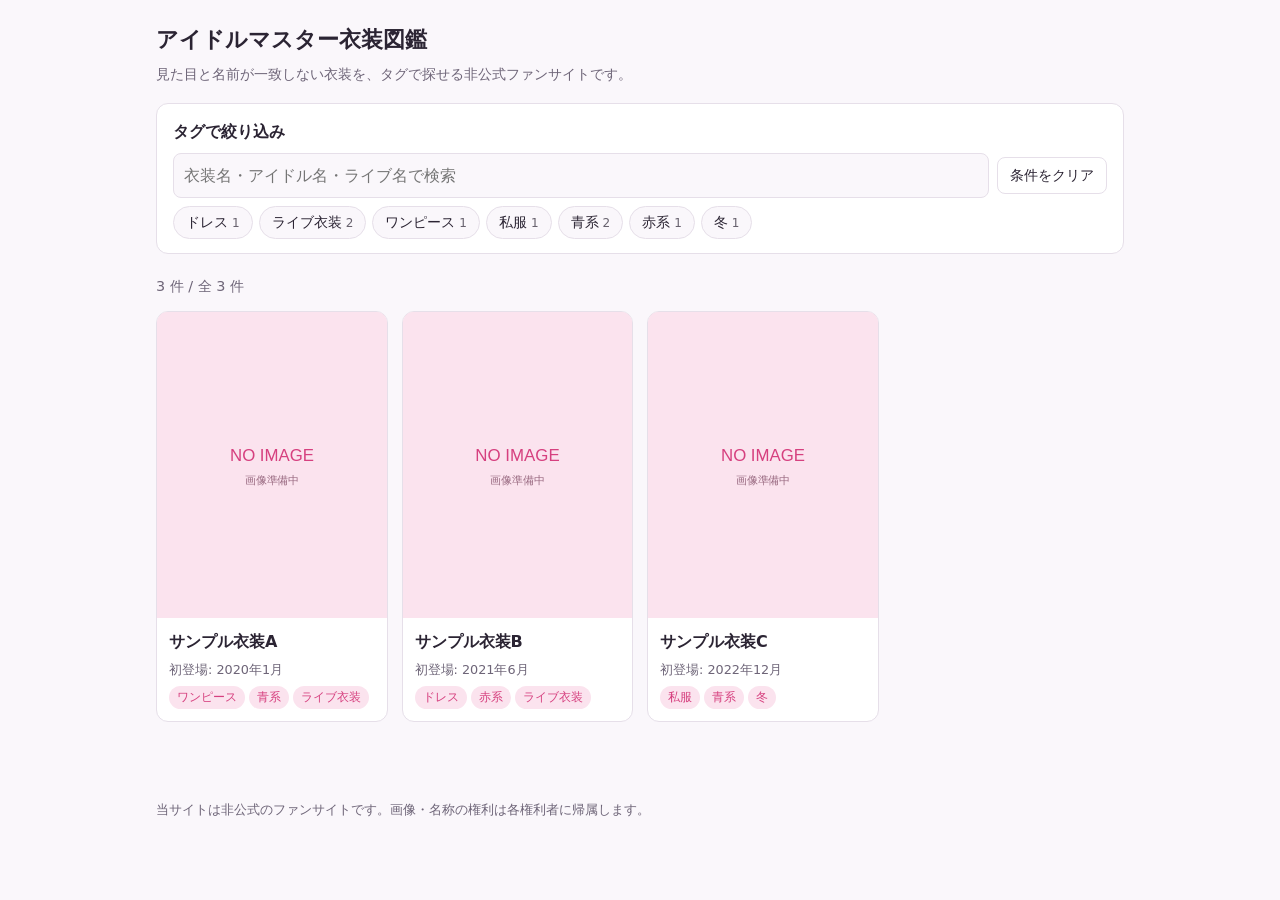
==== index.html @ 552bf9fc "ひな形の追加" ====
<!doctype html>
<html lang="ja">
<head>
  <meta charset="utf-8">
  <meta name="viewport" content="width=device-width, initial-scale=1">
  <title>アイドルマスター衣装図鑑</title>
  <link rel="stylesheet" href="css/style.css">
</head>
<body>
  <header class="site">
    <h1><a href="index.html">アイドルマスター衣装図鑑</a></h1>
    <p>見た目と名前が一致しない衣装を、タグで探せる非公式ファンサイトです。</p>
  </header>

  <main id="app">
    <section class="filter" aria-label="絞り込み">
      <h2>タグで絞り込み</h2>
      <div class="row">
        <input id="search" type="search" placeholder="衣装名・アイドル名・ライブ名で検索">
        <button id="clear" class="btn" type="button">条件をクリア</button>
      </div>
      <div id="chips" class="chips"></div>
    </section>

    <p id="count" class="count"></p>
    <div id="grid" class="grid"></div>
  </main>

  <footer>
    <p>当サイトは非公式のファンサイトです。画像・名称の権利は各権利者に帰属します。</p>
  </footer>

  <script src="js/common.js"></script>
  <script src="js/index.js"></script>
</body>
</html>
---- css/style.css ----
/* アイドルマスター衣装紹介サイト 共通スタイル */
:root {
  --bg: #faf7fb;
  --fg: #2b2433;
  --muted: #6e6578;
  --card: #ffffff;
  --accent: #d6407f;
  --accent-soft: #fbe3ee;
  --border: #e6dfe9;
}
@media (prefers-color-scheme: dark) {
  :root {
    --bg: #19151e;
    --fg: #f0eaf3;
    --muted: #a89fb2;
    --card: #241f2b;
    --accent: #ff6fa5;
    --accent-soft: #3a2332;
    --border: #3a3344;
  }
}
* { box-sizing: border-box; }
body {
  margin: 0;
  background: var(--bg);
  color: var(--fg);
  font-family: "Hiragino Sans", "Yu Gothic", "Noto Sans JP", system-ui, sans-serif;
  line-height: 1.7;
}
a { color: var(--accent); }
header.site {
  padding: 20px 16px 8px;
  max-width: 1000px;
  margin: 0 auto;
}
header.site h1 { margin: 0; font-size: 1.4rem; }
header.site h1 a { color: inherit; text-decoration: none; }
header.site p { margin: 4px 0 0; color: var(--muted); font-size: .9rem; }
main { max-width: 1000px; margin: 0 auto; padding: 8px 16px 48px; }
footer { max-width: 1000px; margin: 0 auto; padding: 16px; color: var(--muted); font-size: .8rem; }

/* タグ絞り込み */
.filter {
  background: var(--card);
  border: 1px solid var(--border);
  border-radius: 12px;
  padding: 14px 16px;
  margin-bottom: 20px;
}
.filter h2 { margin: 0 0 8px; font-size: 1rem; }
.filter .row { display: flex; gap: 8px; flex-wrap: wrap; align-items: center; margin-bottom: 8px; }
.filter input[type="search"] {
  flex: 1; min-width: 180px; padding: 8px 10px;
  border: 1px solid var(--border); border-radius: 8px;
  background: var(--bg); color: var(--fg); font: inherit;
}
.chips { display: flex; flex-wrap: wrap; gap: 6px; }
.chip {
  border: 1px solid var(--border); background: var(--bg); color: var(--fg);
  border-radius: 999px; padding: 4px 12px; font: inherit; font-size: .85rem; cursor: pointer;
}
.chip[aria-pressed="true"] { background: var(--accent); border-color: var(--accent); color: #fff; }
.chip .n { opacity: .7; margin-left: 4px; font-size: .75rem; }
.btn {
  border: 1px solid var(--border); background: var(--card); color: var(--fg);
  border-radius: 8px; padding: 6px 12px; font: inherit; font-size: .85rem; cursor: pointer;
}
.count { color: var(--muted); font-size: .9rem; margin: 0 0 12px; }

/* 一覧 */
.grid { display: grid; grid-template-columns: repeat(auto-fill, minmax(200px, 1fr)); gap: 14px; }
.card {
  display: block; text-decoration: none; color: inherit;
  background: var(--card); border: 1px solid var(--border); border-radius: 12px; overflow: hidden;
  transition: transform .15s, box-shadow .15s;
}
.card:hover { transform: translateY(-2px); box-shadow: 0 6px 16px rgba(0,0,0,.12); }
.card img { width: 100%; aspect-ratio: 3 / 4; object-fit: cover; display: block; background: var(--accent-soft); }
.card .body { padding: 10px 12px 12px; }
.card .name { font-weight: 700; margin: 0 0 4px; }
.card .meta { font-size: .8rem; color: var(--muted); margin: 0 0 6px; }
.tags { display: flex; flex-wrap: wrap; gap: 4px; }
.tag {
  font-size: .75rem; background: var(--accent-soft); color: var(--accent);
  border-radius: 999px; padding: 1px 8px; text-decoration: none;
}
.empty { padding: 32px; text-align: center; color: var(--muted); }

/* 衣装紹介ページ */
.back { display: inline-block; margin: 8px 0 12px; }
.costume h2.title { font-size: 1.6rem; margin: 0 0 16px; }
.costume .illust {
  text-align: center; background: var(--card); border: 1px solid var(--border);
  border-radius: 12px; padding: 16px; margin-bottom: 24px;
}
.costume .illust img { max-width: 100%; max-height: 70vh; }
.costume section { margin-bottom: 28px; }
.costume section h3 { border-left: 4px solid var(--accent); padding-left: 10px; font-size: 1.1rem; }
table.data { width: 100%; border-collapse: collapse; background: var(--card); border: 1px solid var(--border); }
table.data th, table.data td { text-align: left; padding: 10px 12px; border-bottom: 1px solid var(--border); vertical-align: top; }
table.data th { width: 9em; color: var(--muted); font-weight: 600; white-space: nowrap; }
ul.plain { margin: 0; padding-left: 1.2em; }
.tweets { display: flex; flex-wrap: wrap; gap: 16px; }
.muted { color: var(--muted); }

/* ===== アニメーション ===== */
@keyframes fade-down { from { opacity: 0; transform: translateY(-10px); } to { opacity: 1; transform: none; } }
@keyframes rise      { from { opacity: 0; transform: translateY(16px); }  to { opacity: 1; transform: none; } }
@keyframes pop-in    { 0% { opacity: 0; transform: translateY(14px) scale(.92); }
                       70% { opacity: 1; transform: translateY(-2px) scale(1.02); }
                       100% { opacity: 1; transform: none; } }
@keyframes chip-pop  { 0% { transform: scale(1); } 40% { transform: scale(1.18); } 100% { transform: scale(1); } }
@keyframes bump      { 0% { transform: scale(1); } 40% { transform: scale(1.12); color: var(--accent); } 100% { transform: scale(1); } }
@keyframes tag-pop   { from { opacity: 0; transform: scale(.7); } to { opacity: 1; transform: none; } }

/* ヘッダーとフィルターは上から */
header.site { animation: fade-down .45s ease-out both; }
.filter { animation: rise .45s .08s ease-out both; }

/* 一覧カード: 順番にポップイン(--i は js/index.js が付与) */
.card {
  animation: pop-in .5s calc(var(--i, 0) * 45ms) cubic-bezier(.2, .8, .3, 1) both;
}
.card:hover { transform: translateY(-4px) rotate(-.4deg); box-shadow: 0 10px 22px rgba(0,0,0,.16); }
.card:active { transform: scale(.97); transition-duration: .08s; }
.card img { transition: transform .35s ease; }
.card:hover img { transform: scale(1.05); }
.card { overflow: hidden; }

/* タグボタン */
.chip { transition: transform .15s, background .2s, color .2s, border-color .2s; }
.chip:hover { transform: translateY(-2px); border-color: var(--accent); }
.chip:active { transform: scale(.94); }
.chip.pop { animation: chip-pop .3s ease-out; }
.btn { transition: transform .15s, border-color .2s; }
.btn:hover { transform: translateY(-1px); border-color: var(--accent); }
.btn:active { transform: scale(.95); }

/* 件数が変わったときに軽く跳ねる */
.count.bump { animation: bump .3s ease-out; display: inline-block; }

/* 衣装紹介ページ: 上から順にふわっと表示 */
.costume > * { animation: rise .55s ease-out both; }
.costume > :nth-child(1) { animation-delay: .05s; }
.costume > :nth-child(2) { animation-delay: .15s; }
.costume > :nth-child(3) { animation-delay: .27s; }
.costume > :nth-child(4) { animation-delay: .39s; }
.costume .illust img { animation: pop-in .6s .2s cubic-bezier(.2, .8, .3, 1) both; }
.costume .tags .tag { animation: tag-pop .3s ease-out both; }
.costume .tags .tag:nth-child(1) { animation-delay: .45s; }
.costume .tags .tag:nth-child(2) { animation-delay: .52s; }
.costume .tags .tag:nth-child(3) { animation-delay: .59s; }
.costume .tags .tag:nth-child(n+4) { animation-delay: .66s; }
a.tag { transition: transform .15s, background .2s, color .2s; }
a.tag:hover { transform: translateY(-2px); background: var(--accent); color: #fff; }

/* 戻るリンクの矢印が左に動く */
.back { transition: transform .2s; }
.back:hover { transform: translateX(-4px); }

/* 動きを減らす設定のときはアニメーションを止める */
@media (prefers-reduced-motion: reduce) {
  *, *::before, *::after {
    animation: none !important;
    transition: none !important;
  }
}
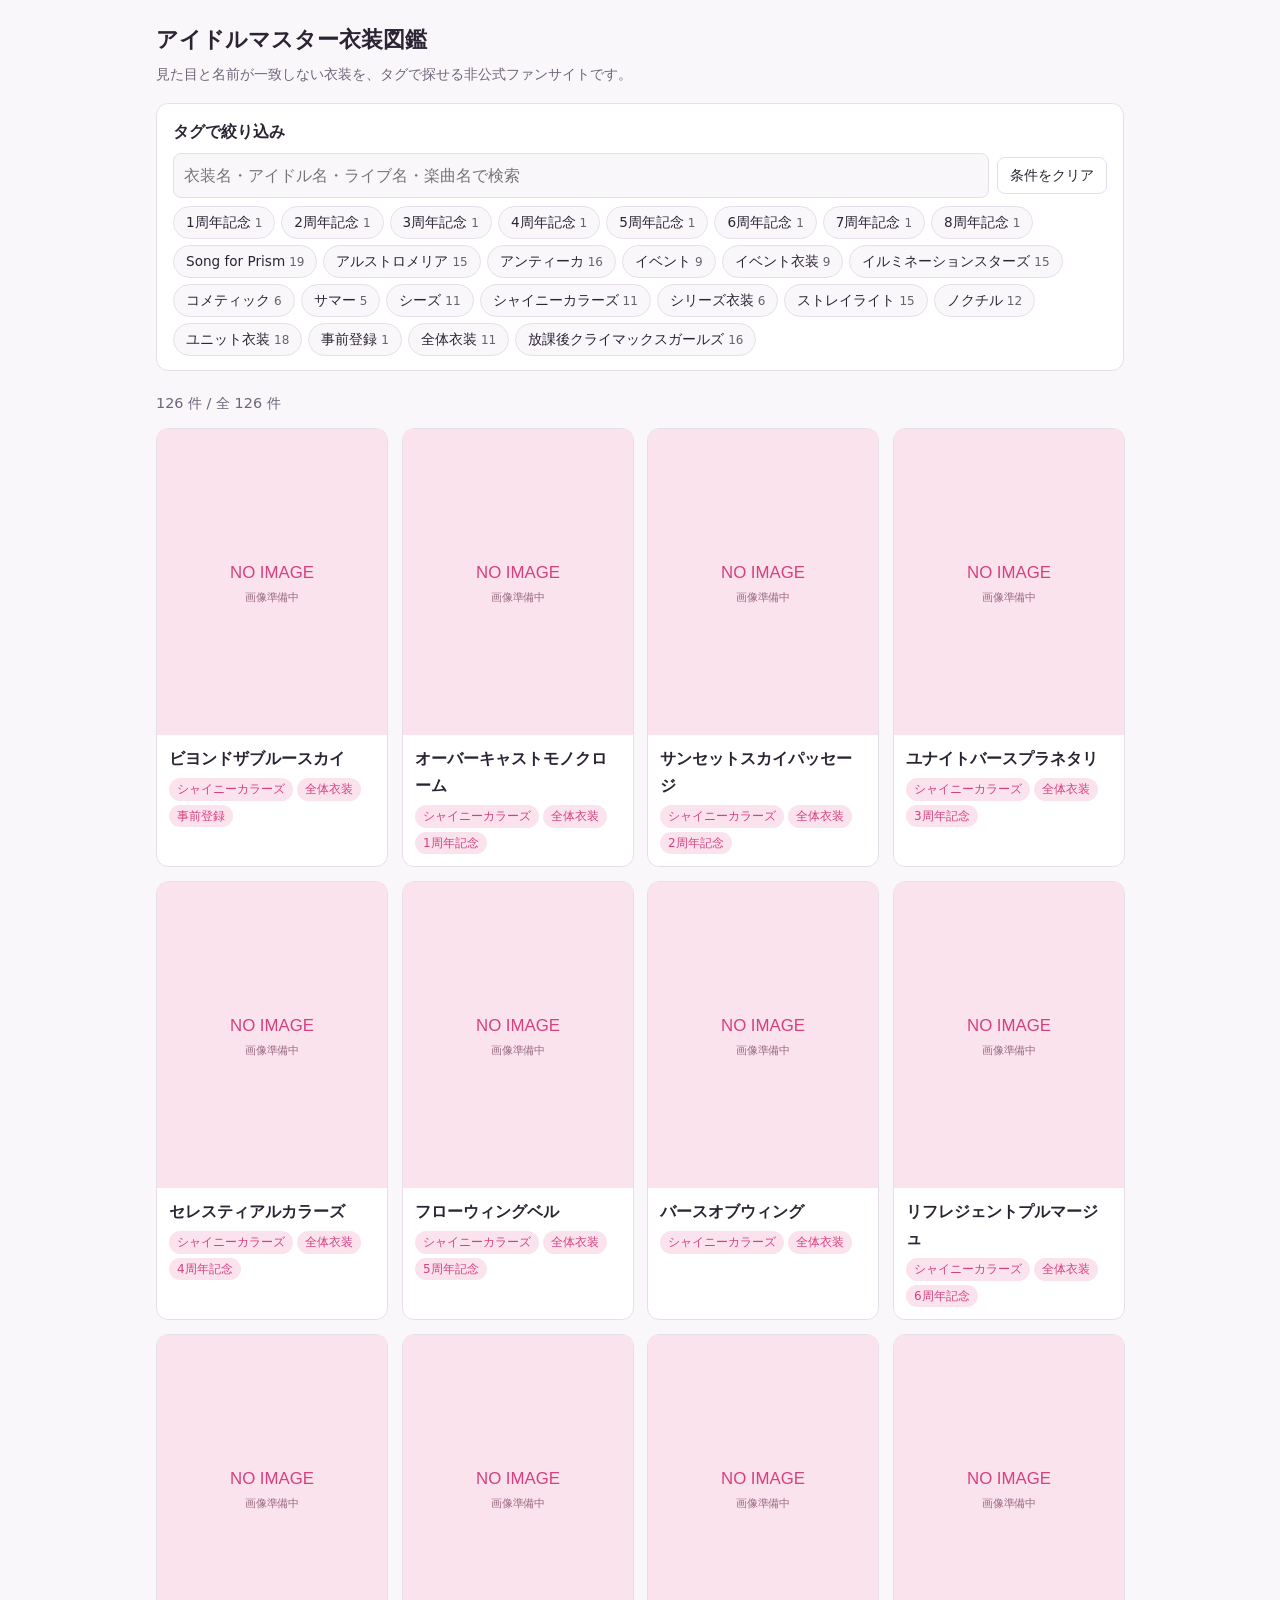
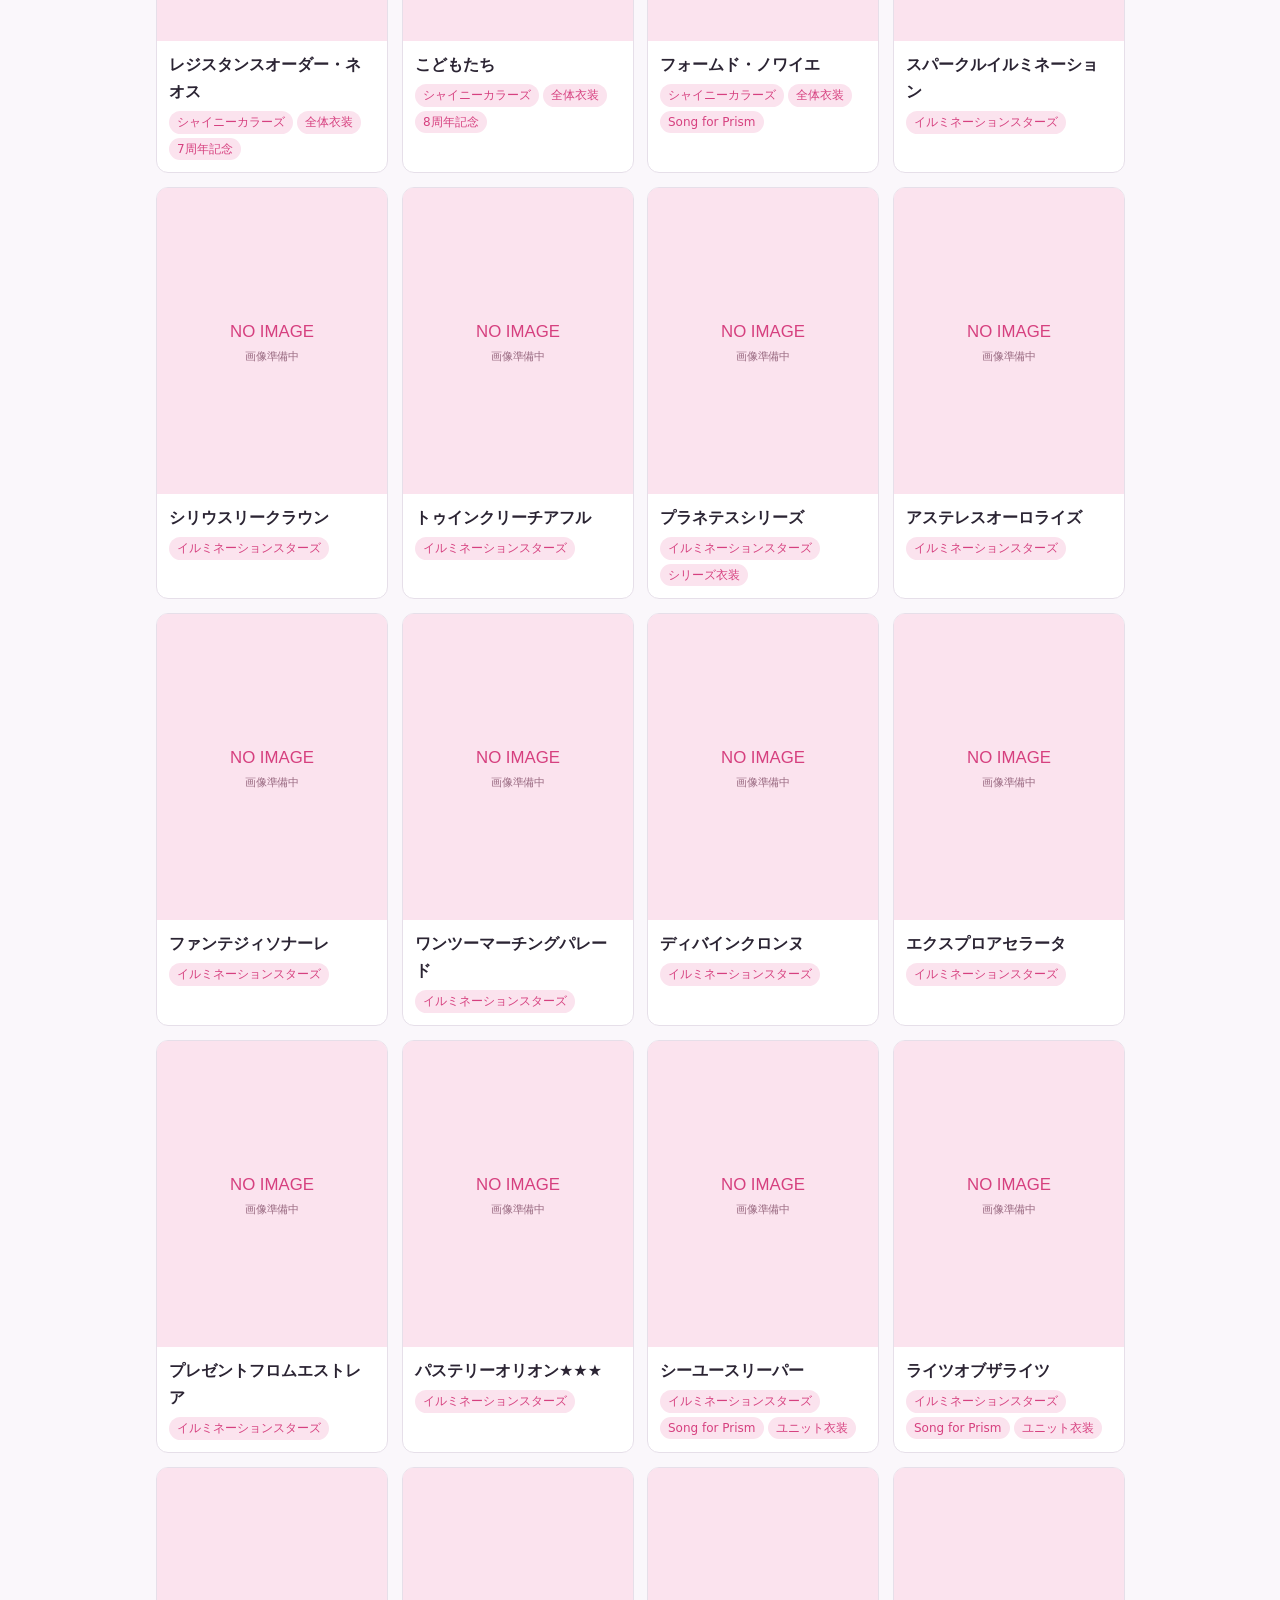
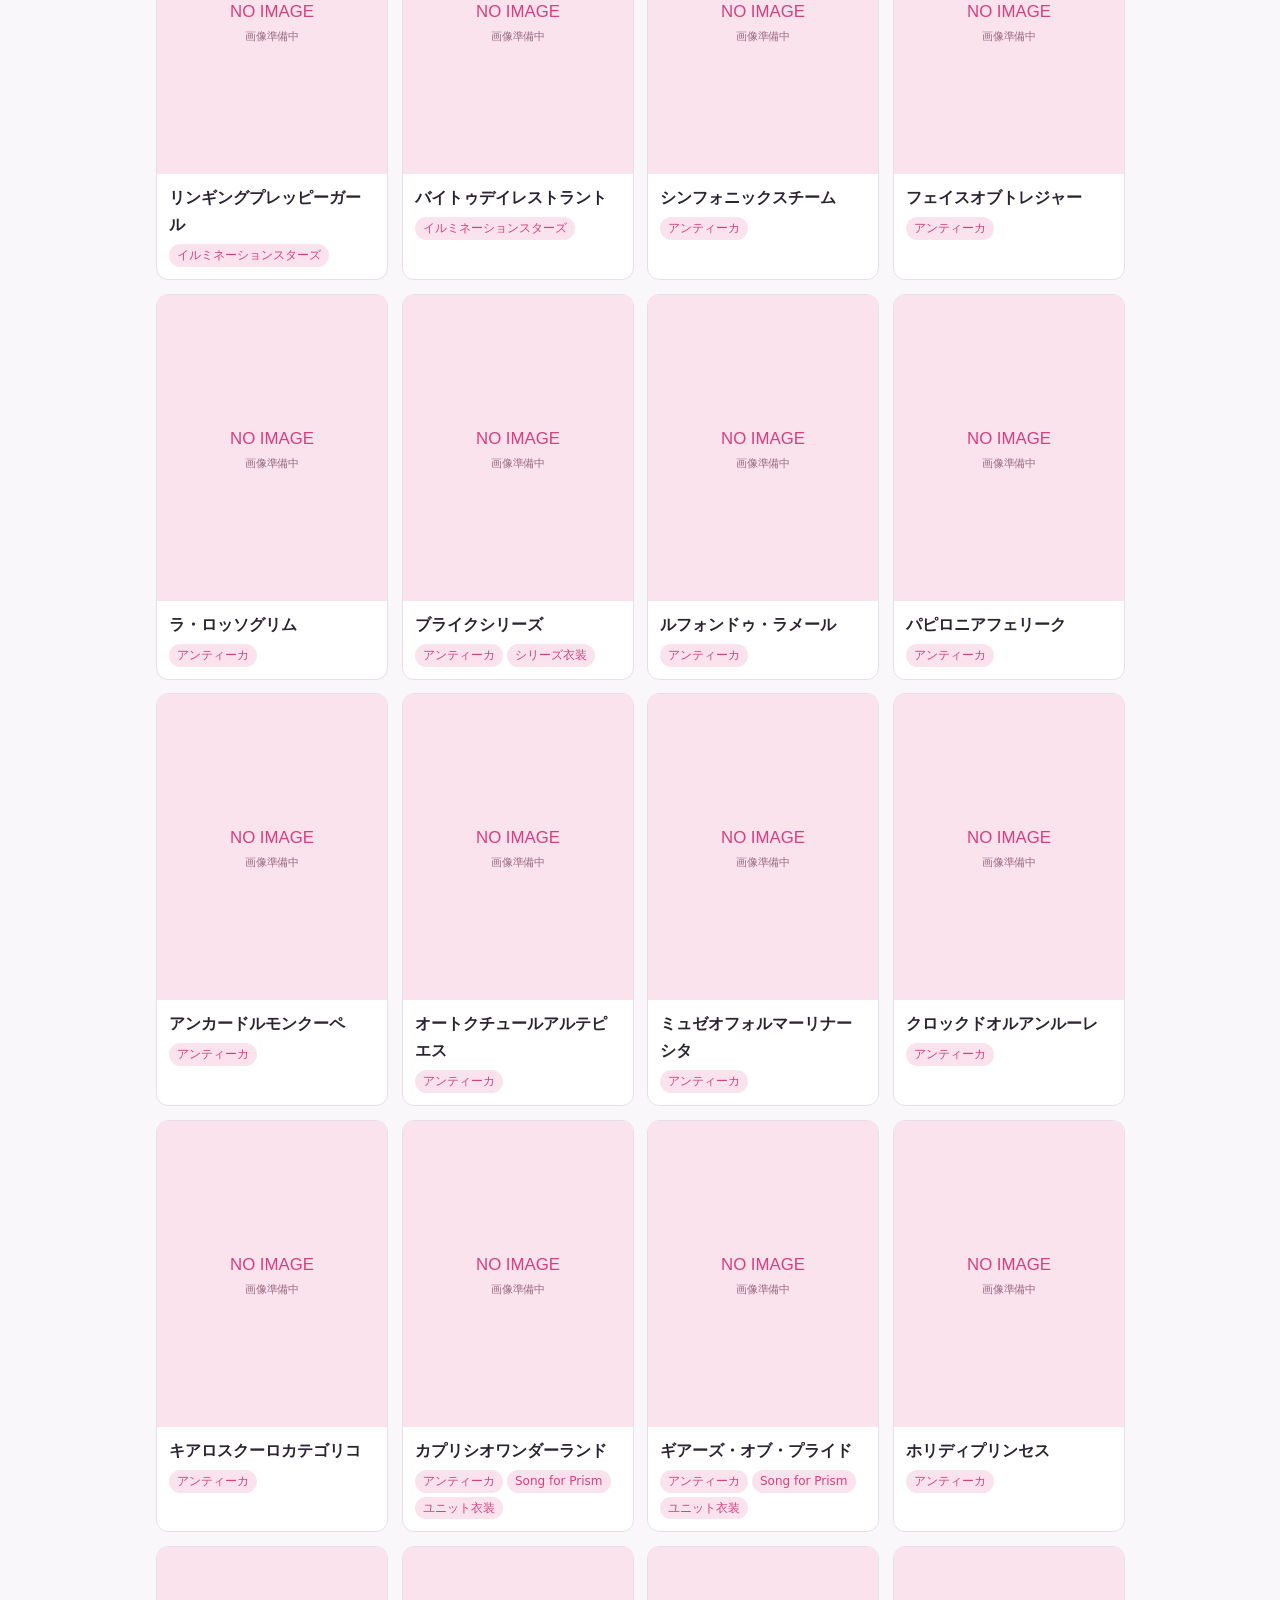
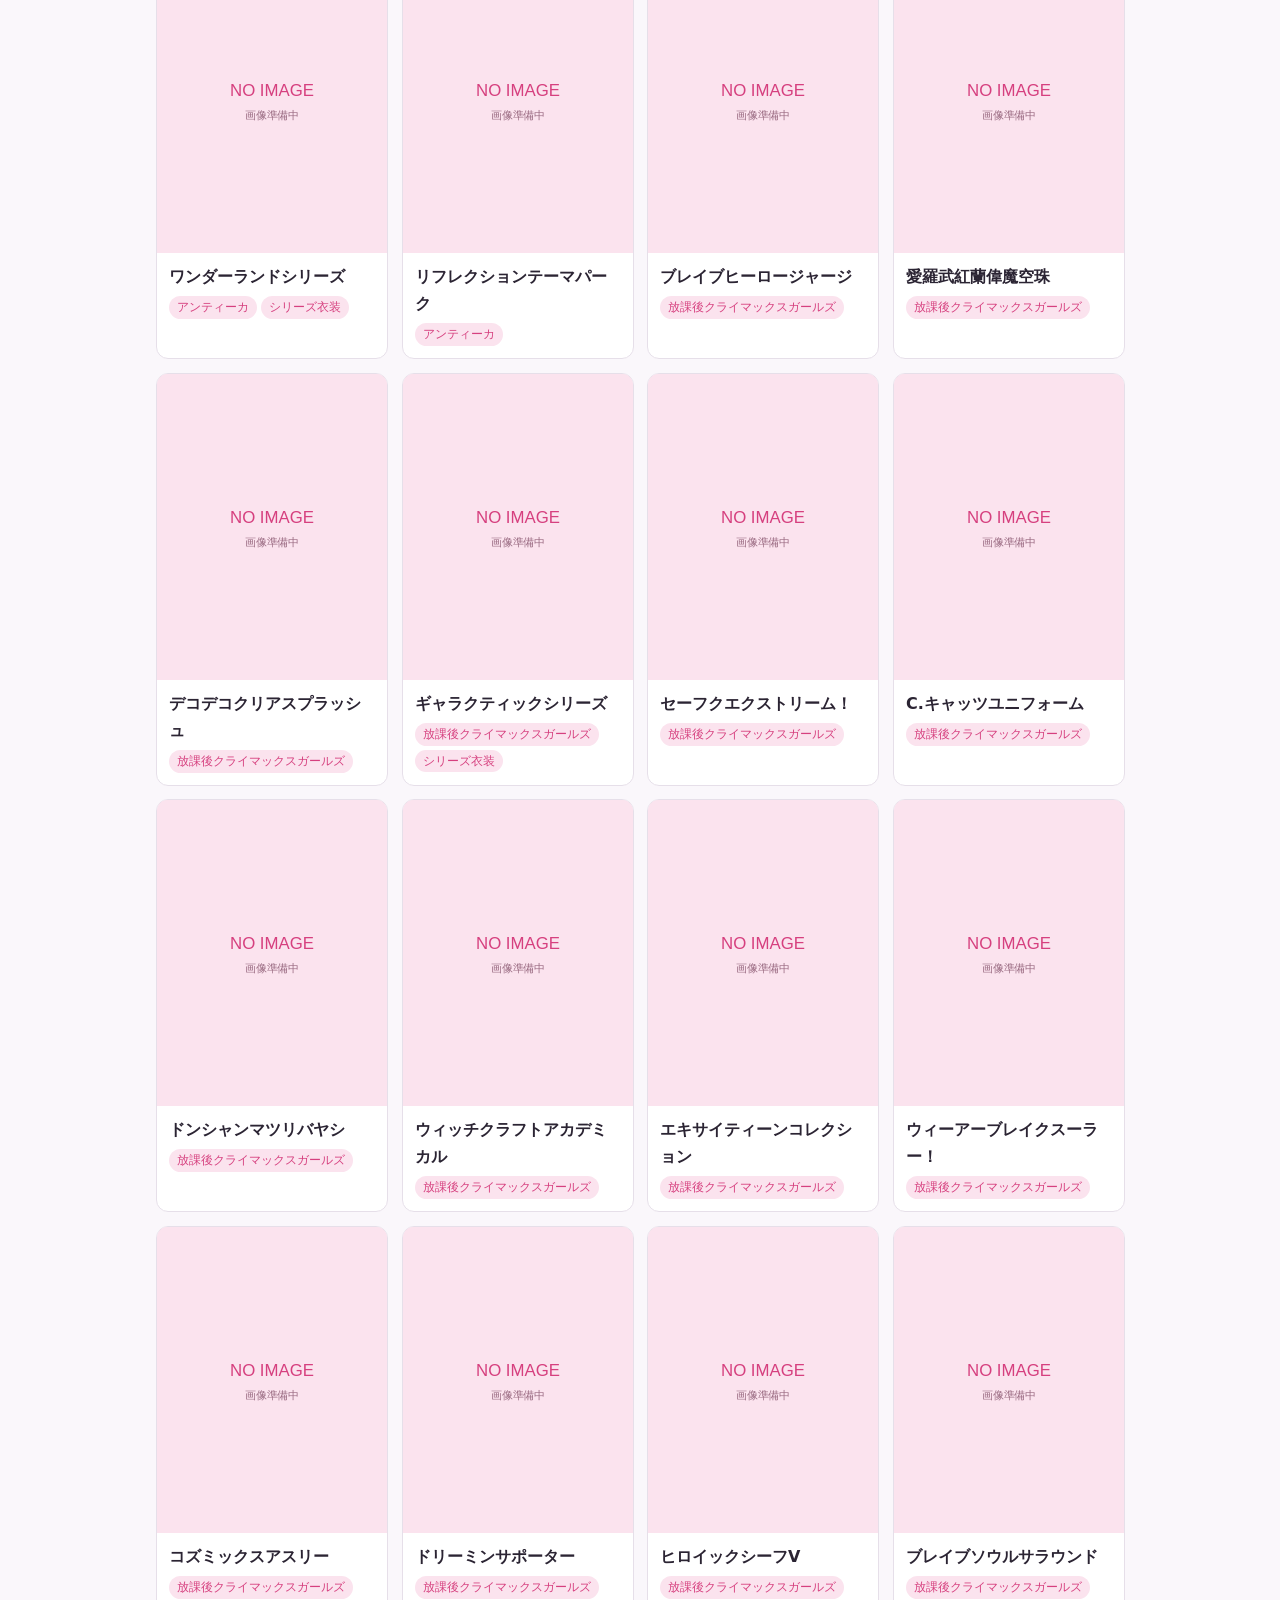
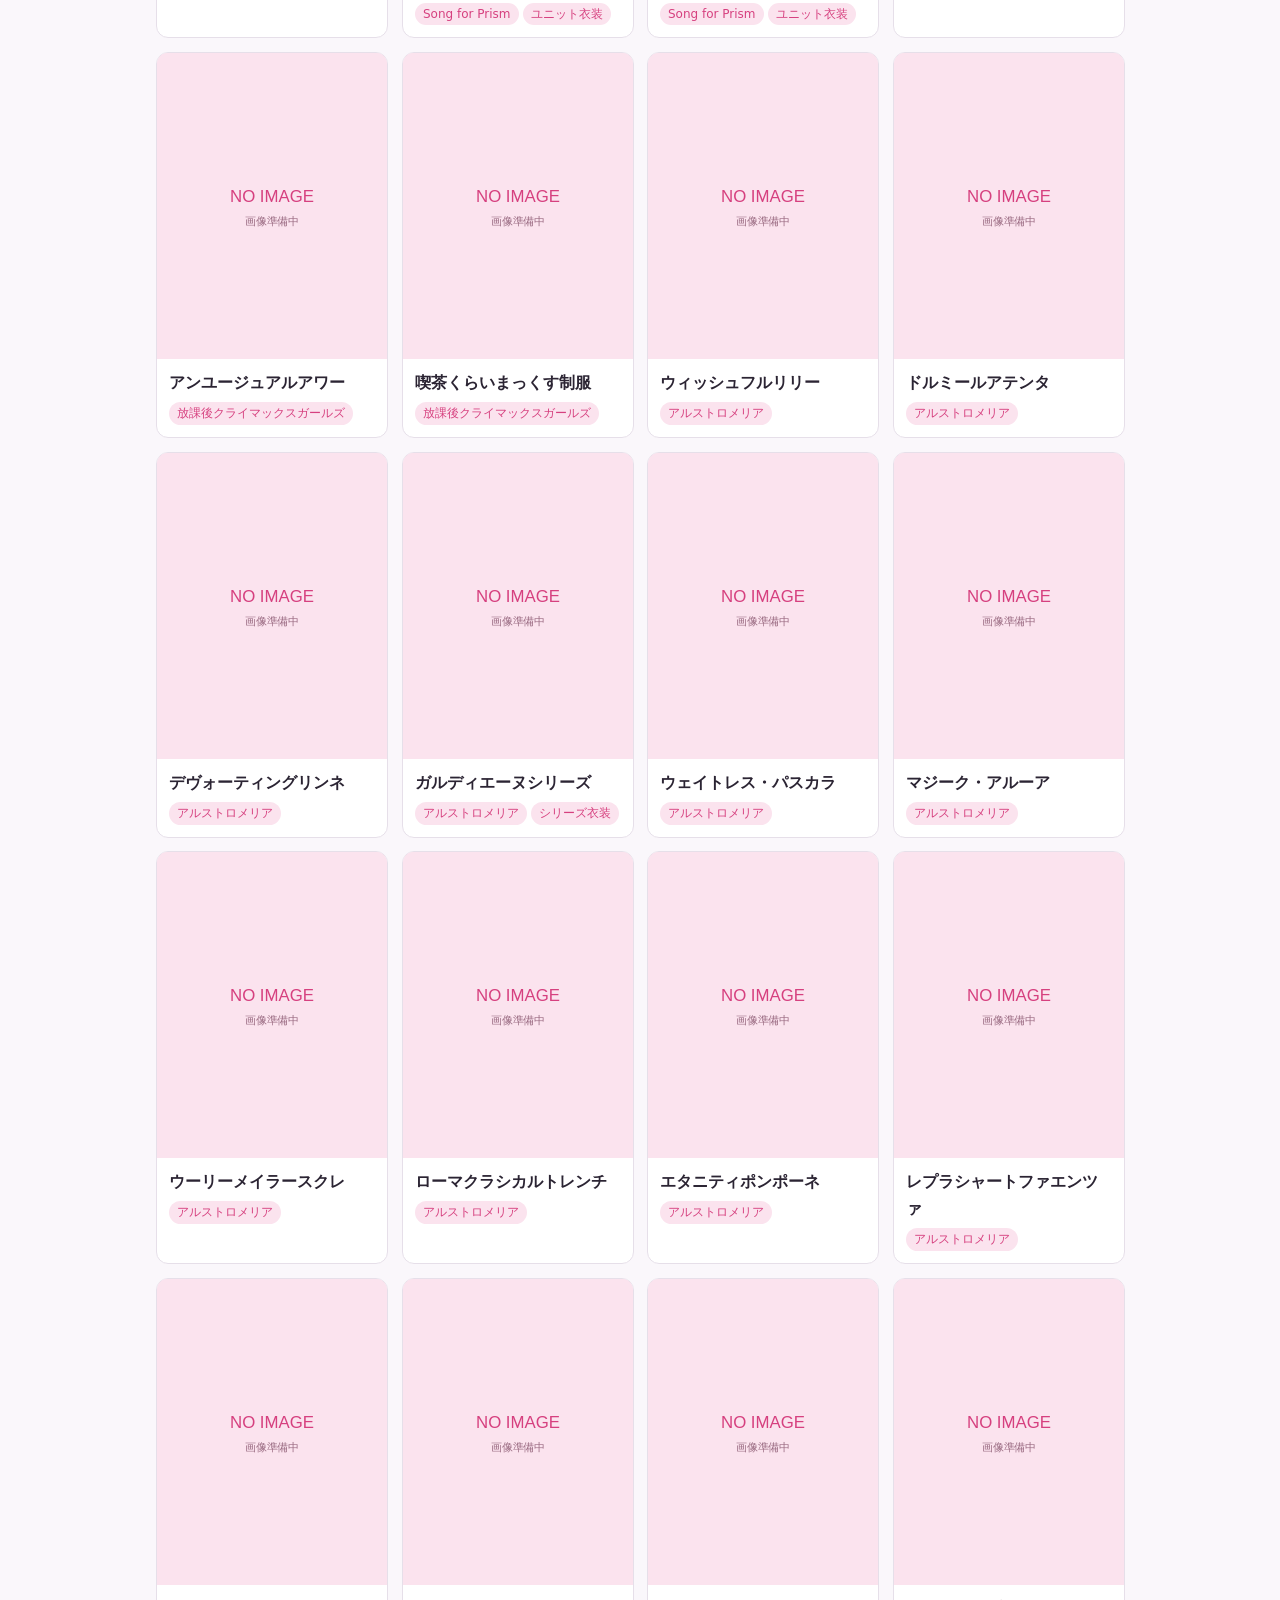
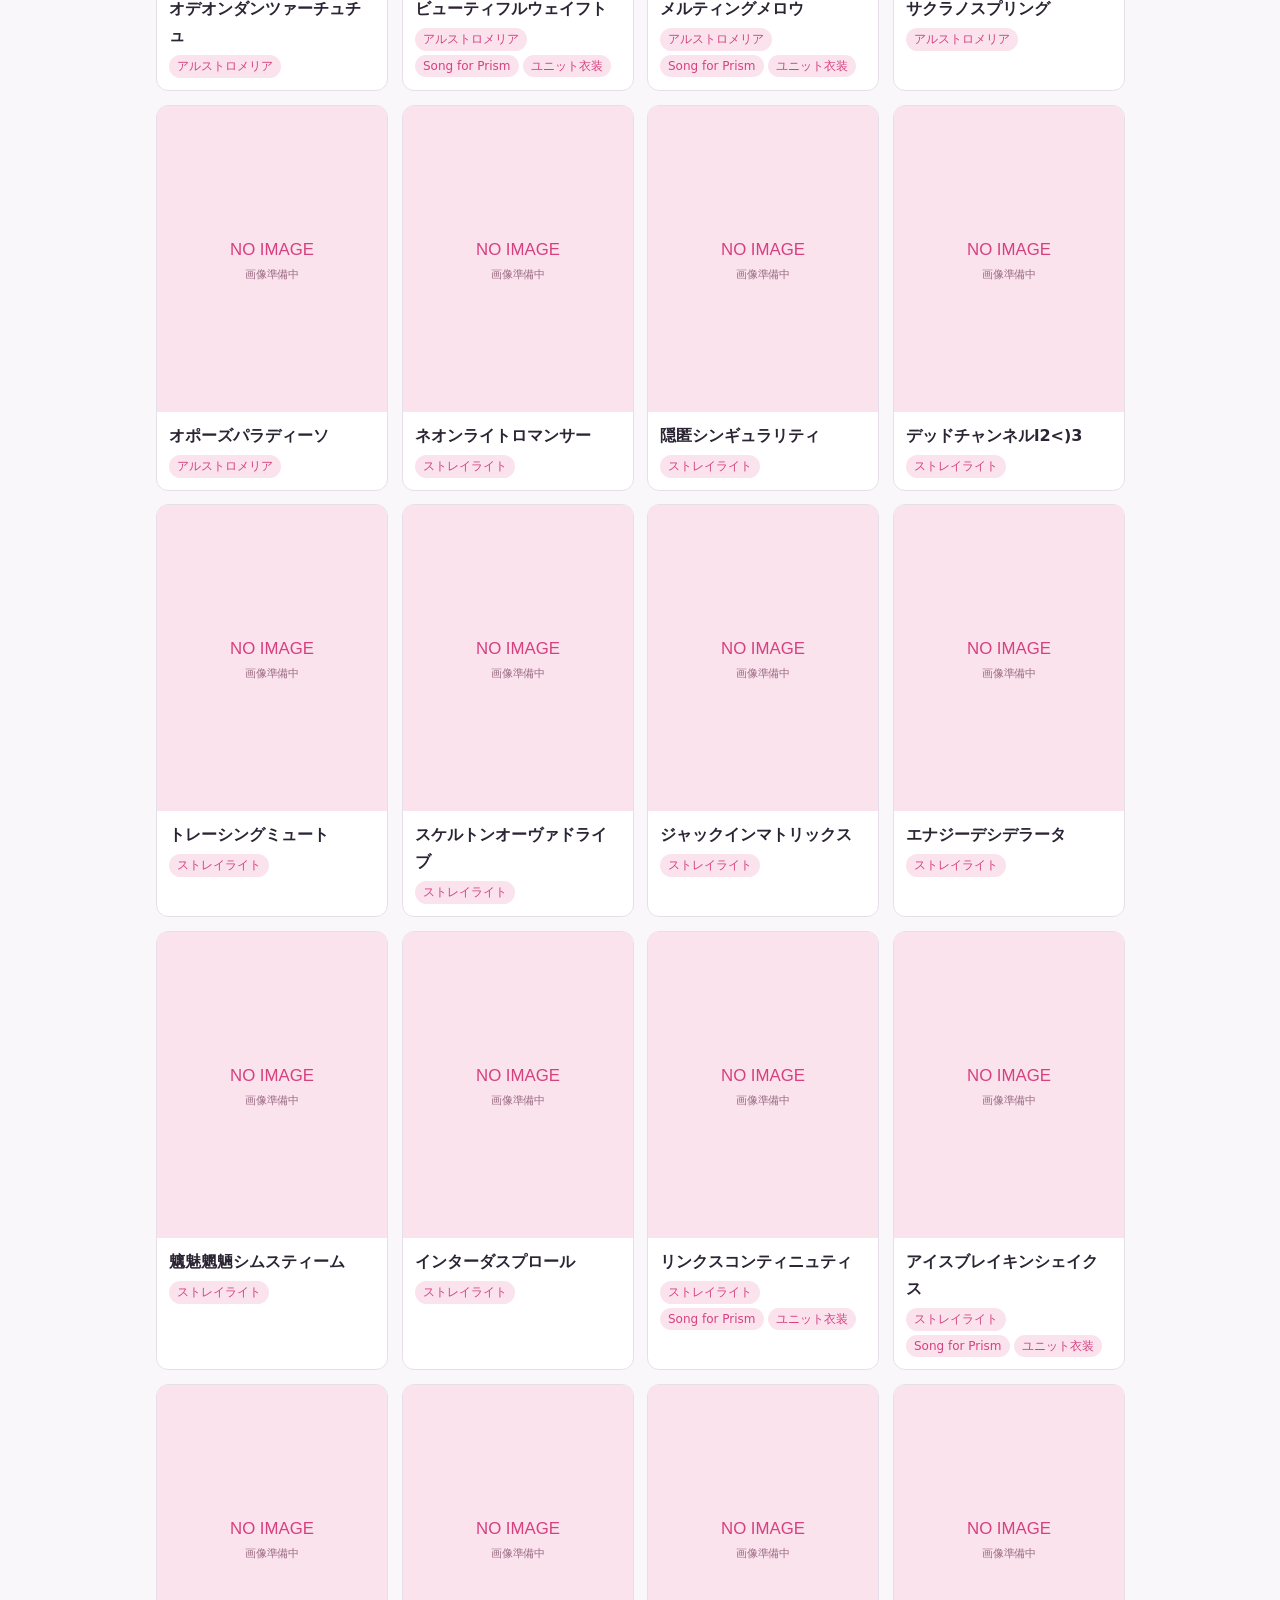
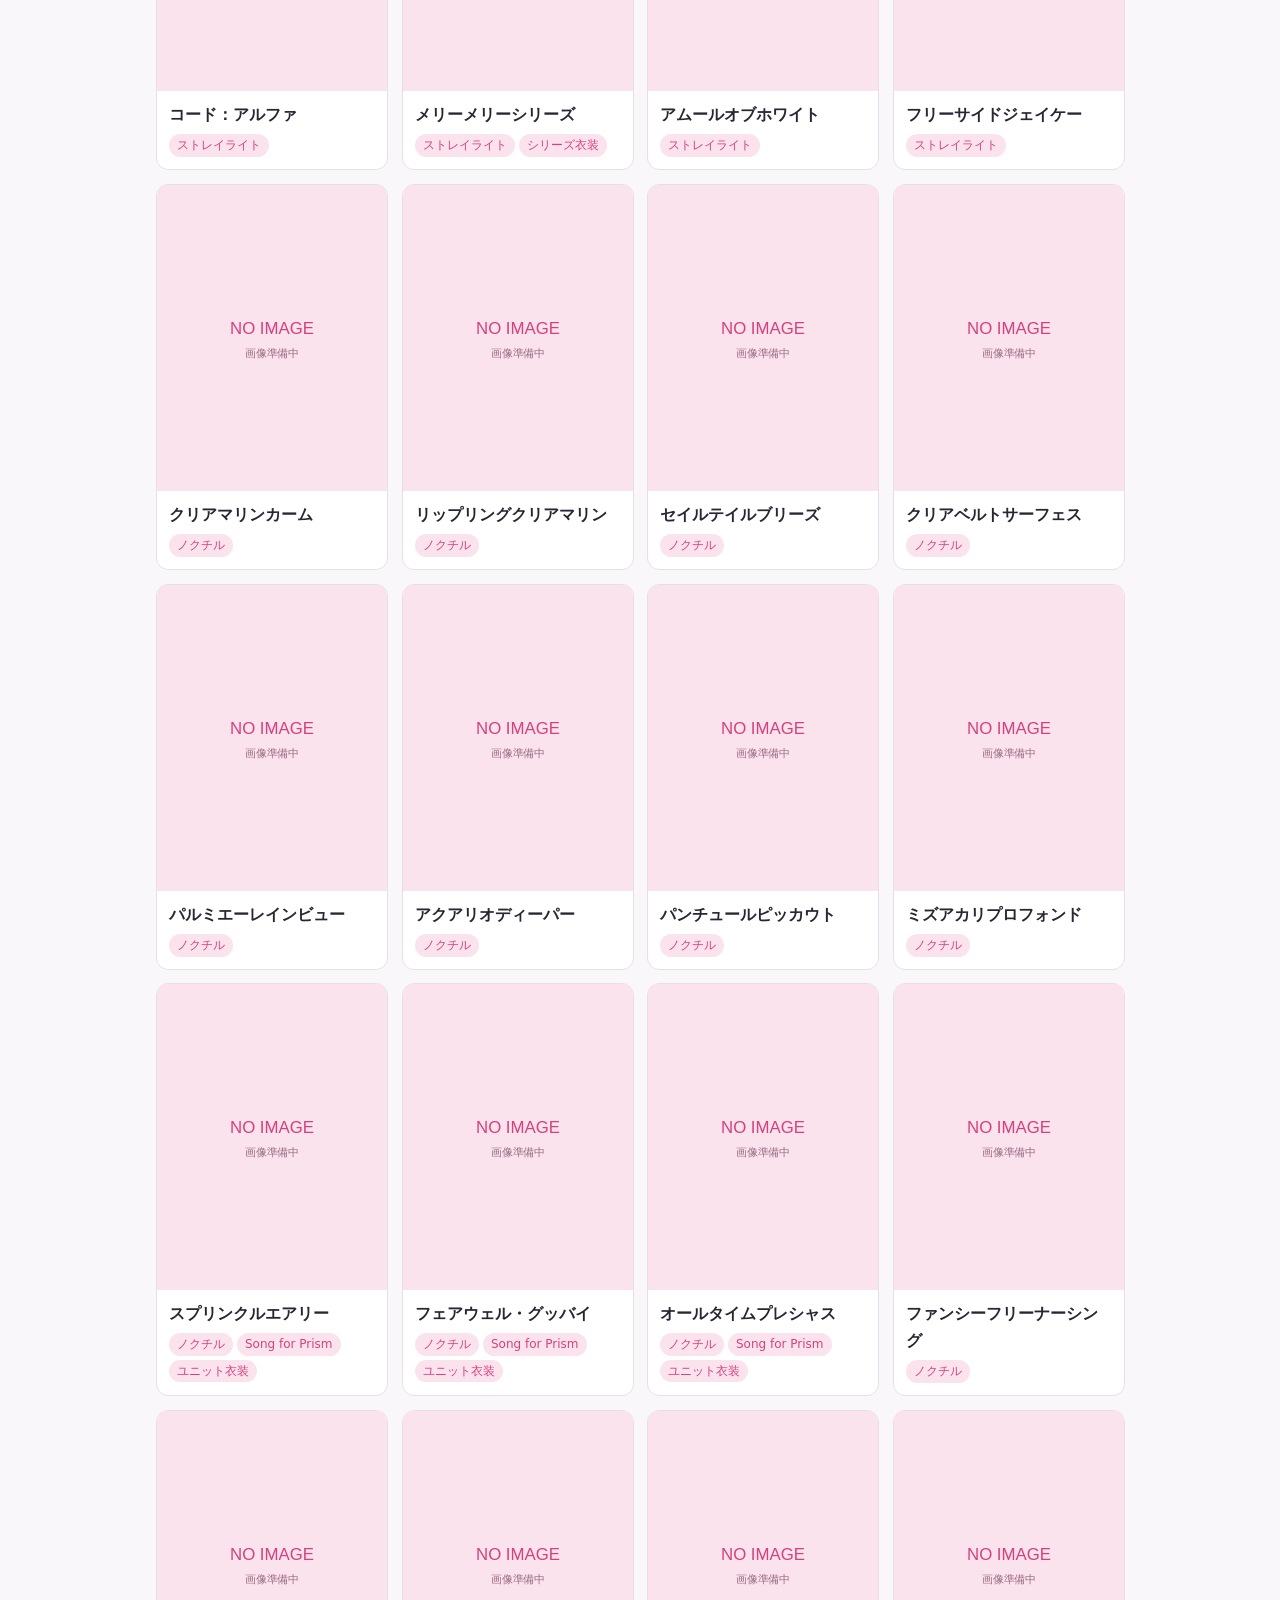
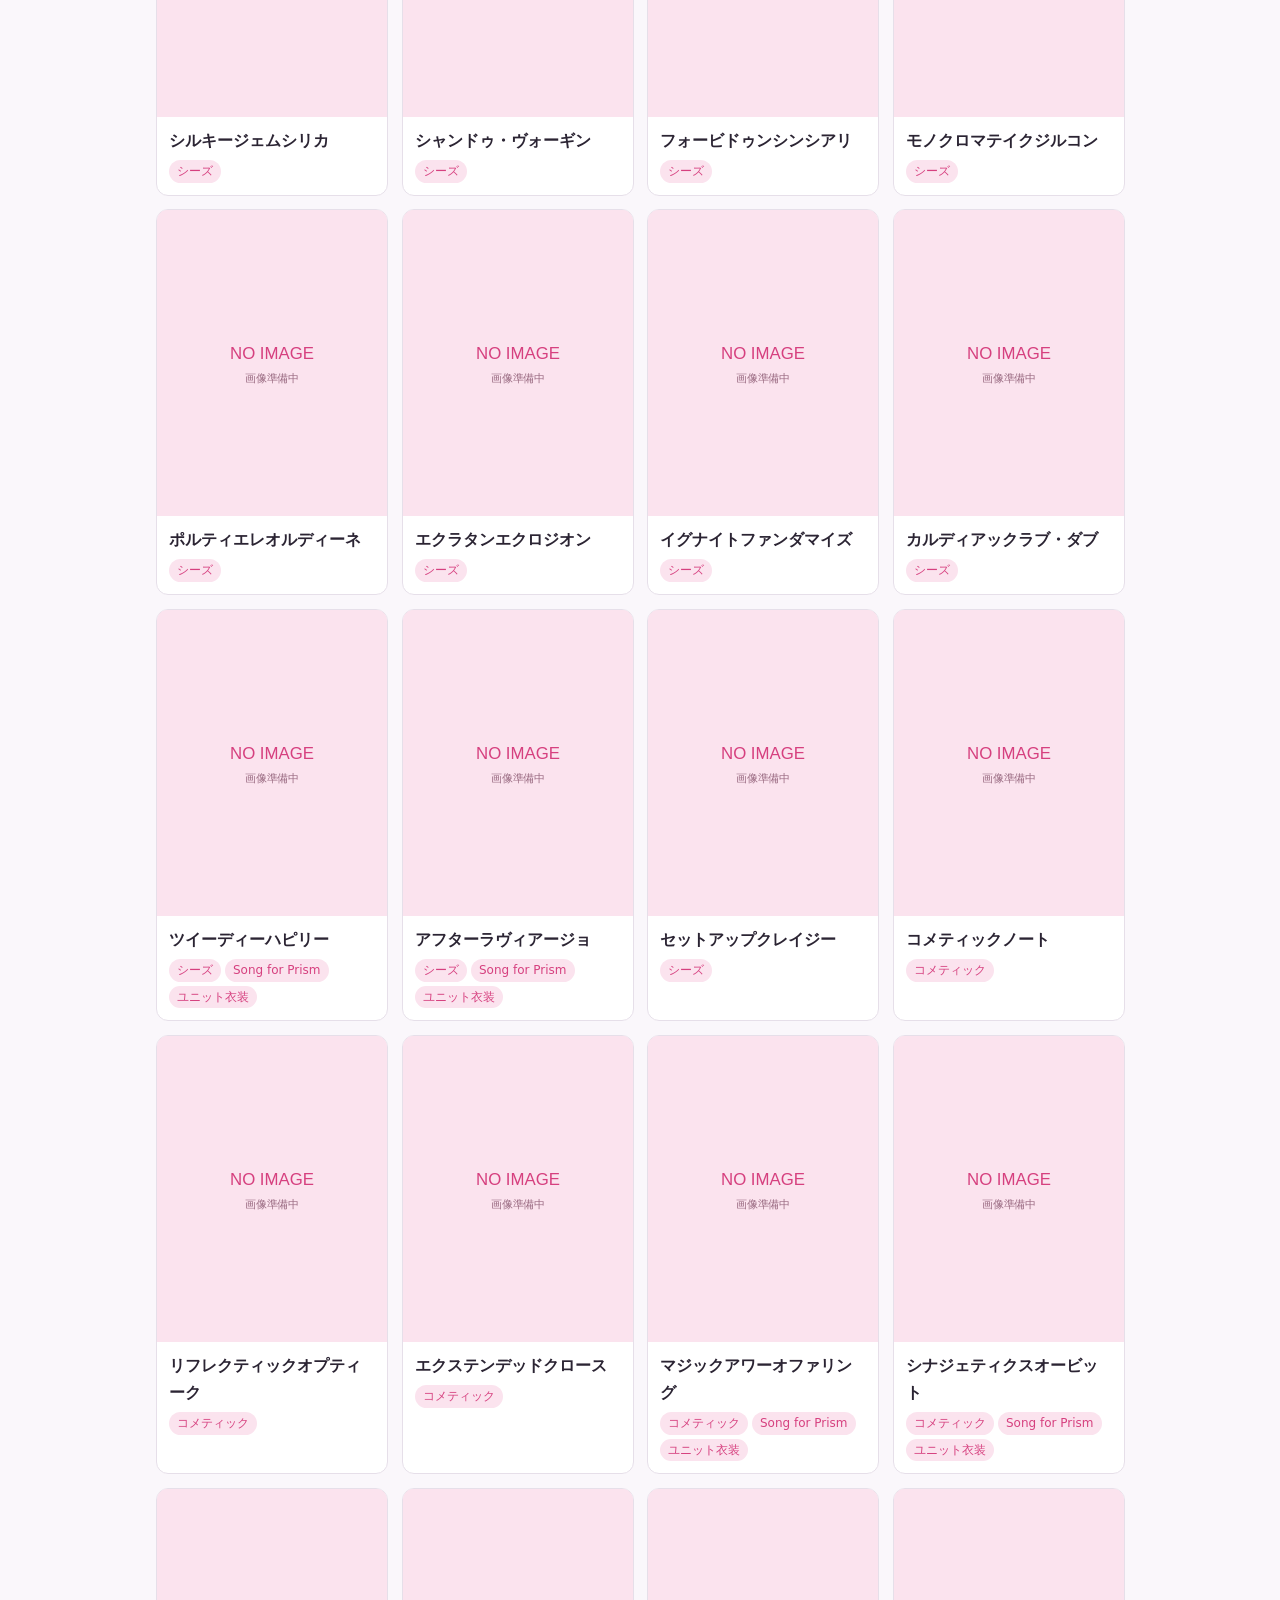
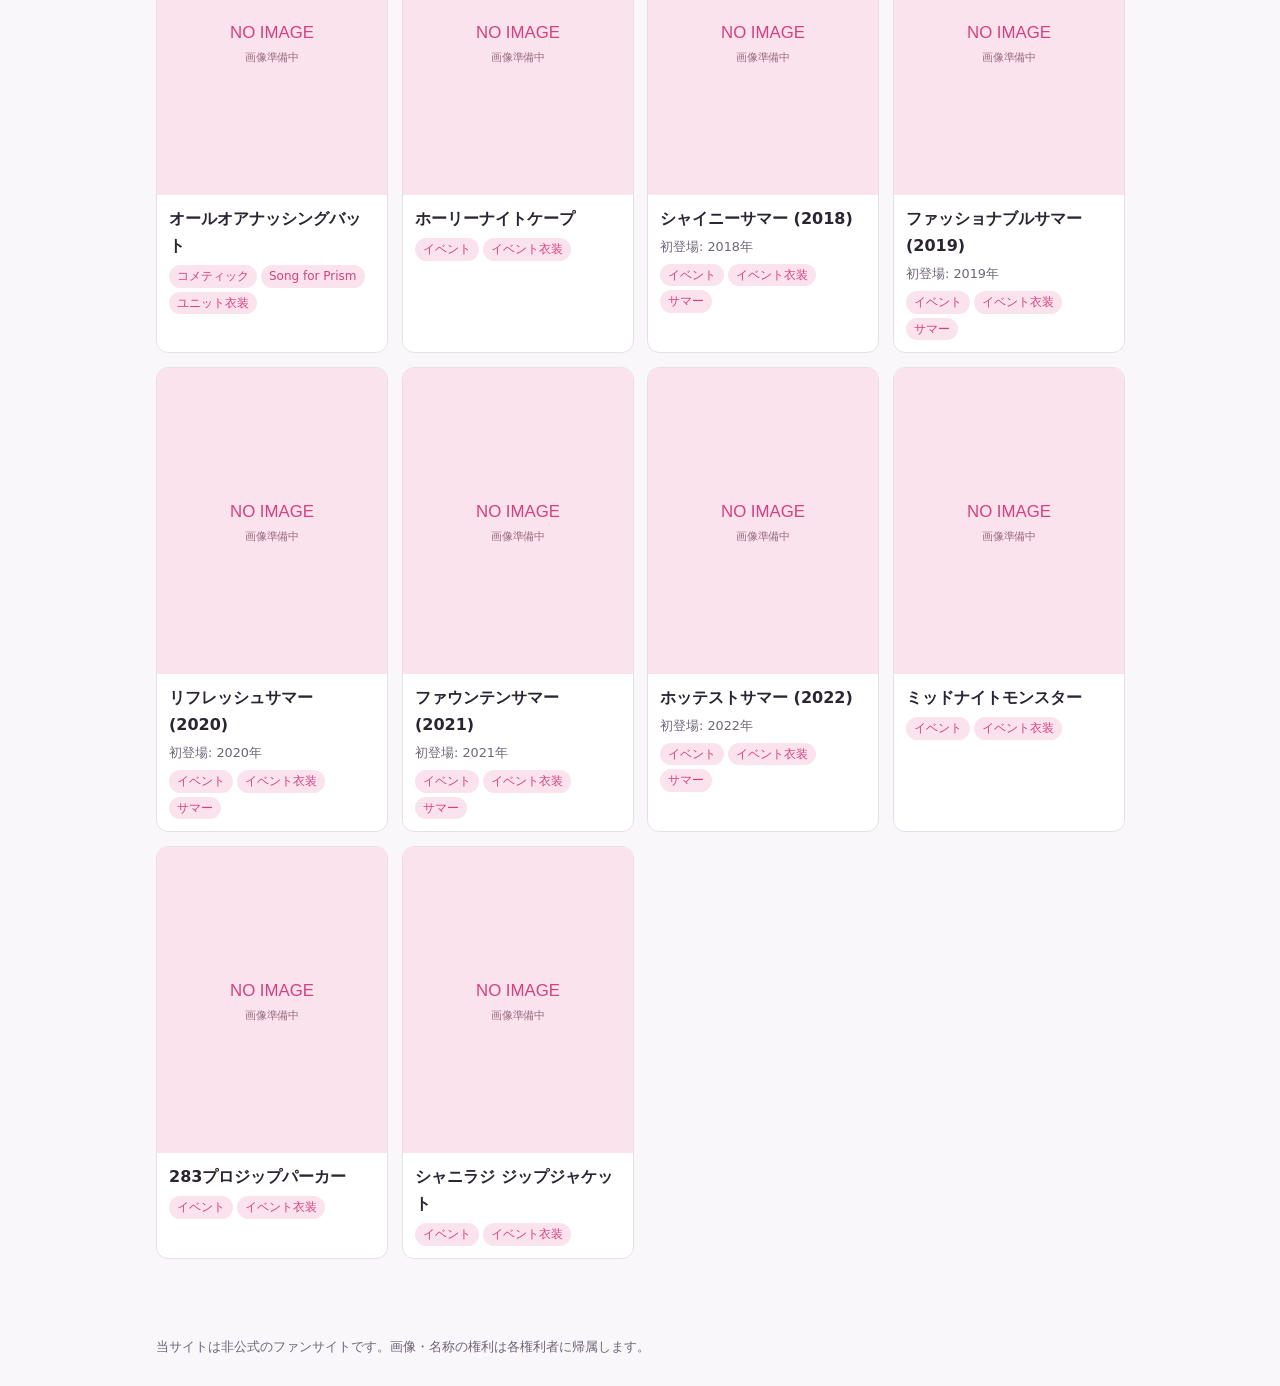
==== commit 5864a7c6: "シャニマス衣装の追加" ====
--- a/index.html
+++ b/index.html
@@ -16,7 +16,7 @@
     <section class="filter" aria-label="絞り込み">
       <h2>タグで絞り込み</h2>
       <div class="row">
-        <input id="search" type="search" placeholder="衣装名・アイドル名・ライブ名で検索">
+        <input id="search" type="search" placeholder="衣装名・アイドル名・ライブ名・楽曲名で検索">
         <button id="clear" class="btn" type="button">条件をクリア</button>
       </div>
       <div id="chips" class="chips"></div>
--- a/css/style.css
+++ b/css/style.css
@@ -109,7 +109,6 @@
 @keyframes pop-in    { 0% { opacity: 0; transform: translateY(14px) scale(.92); }
                        70% { opacity: 1; transform: translateY(-2px) scale(1.02); }
                        100% { opacity: 1; transform: none; } }
-@keyframes chip-pop  { 0% { transform: scale(1); } 40% { transform: scale(1.18); } 100% { transform: scale(1); } }
 @keyframes bump      { 0% { transform: scale(1); } 40% { transform: scale(1.12); color: var(--accent); } 100% { transform: scale(1); } }
 @keyframes tag-pop   { from { opacity: 0; transform: scale(.7); } to { opacity: 1; transform: none; } }
 
@@ -128,10 +127,9 @@
 .card { overflow: hidden; }
 
 /* タグボタン */
-.chip { transition: transform .15s, background .2s, color .2s, border-color .2s; }
-.chip:hover { transform: translateY(-2px); border-color: var(--accent); }
-.chip:active { transform: scale(.94); }
-.chip.pop { animation: chip-pop .3s ease-out; }
+/* タグボタンは動かさない(色の変化のみ) */
+.chip { transition: none; }
+.chip:hover { border-color: var(--accent); }
 .btn { transition: transform .15s, border-color .2s; }
 .btn:hover { transform: translateY(-1px); border-color: var(--accent); }
 .btn:active { transform: scale(.95); }
@@ -158,6 +156,59 @@
 .back { transition: transform .2s; }
 .back:hover { transform: translateX(-4px); }
 
+/* ===== レスポンシブ ===== */
+img { max-width: 100%; }
+.tweets > *, .twitter-tweet { max-width: 100%; }
+
+/* タブレット */
+@media (max-width: 900px) {
+  .grid { grid-template-columns: repeat(auto-fill, minmax(170px, 1fr)); }
+}
+
+/* スマホ */
+@media (max-width: 600px) {
+  header.site { padding: 14px 12px 4px; }
+  header.site h1 { font-size: 1.15rem; }
+  header.site p { font-size: .8rem; }
+  main { padding: 8px 12px 36px; }
+  footer { padding: 12px; }
+
+  /* フィルター: 縦積み、タグは高さ制限してスクロール */
+  .filter { padding: 12px; border-radius: 10px; }
+  .filter .row { flex-direction: column; align-items: stretch; }
+  .filter input[type="search"] { min-width: 0; font-size: 16px; } /* iOSの自動ズーム防止 */
+  .chips { max-height: 9.5rem; overflow-y: auto; -webkit-overflow-scrolling: touch; }
+  .chip { padding: 6px 12px; }
+  .btn { padding: 10px 12px; }
+
+  /* 一覧: 2列 */
+  .grid { grid-template-columns: repeat(2, 1fr); gap: 10px; }
+  .card .body { padding: 8px 10px 10px; }
+  .card .name { font-size: .9rem; }
+
+  /* 衣装紹介ページ */
+  .back { padding: 8px 0; }
+  .costume h2.title { font-size: 1.3rem; }
+  .costume .illust { padding: 8px; }
+  table.data, table.data tbody, table.data tr, table.data th, table.data td {
+    display: block; width: 100%;
+  }
+  table.data th { padding: 8px 12px 0; border-bottom: none; font-size: .8rem; }
+  table.data td { padding: 2px 12px 10px; }
+}
+
+/* 極小画面は1列 */
+@media (max-width: 360px) {
+  .grid { grid-template-columns: 1fr; }
+}
+
+/* タッチ端末ではホバー演出を無効化(タップ後に残るのを防ぐ) */
+@media (hover: none) {
+  .card:hover { transform: none; box-shadow: none; }
+  .card:hover img { transform: none; }
+  .chip:hover, .btn:hover, a.tag:hover, .back:hover { transform: none; }
+}
+
 /* 動きを減らす設定のときはアニメーションを止める */
 @media (prefers-reduced-motion: reduce) {
   *, *::before, *::after {
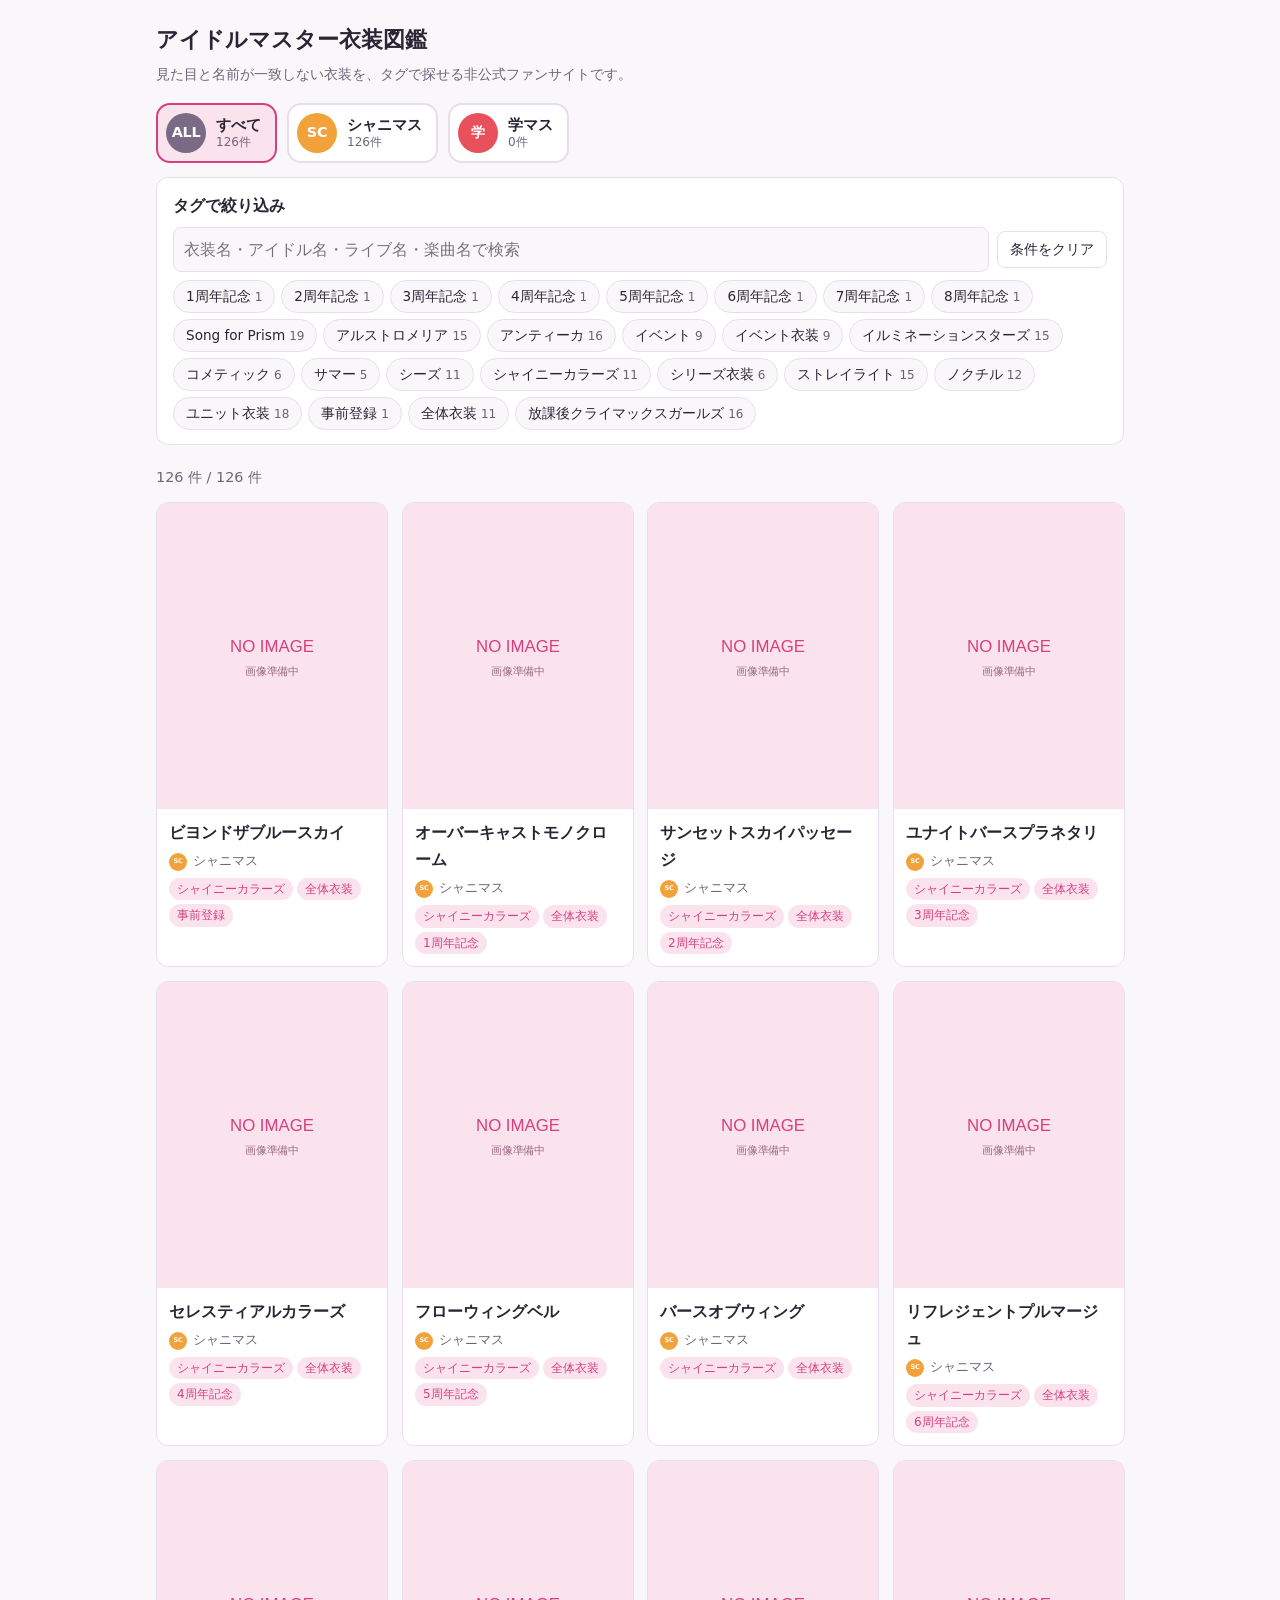
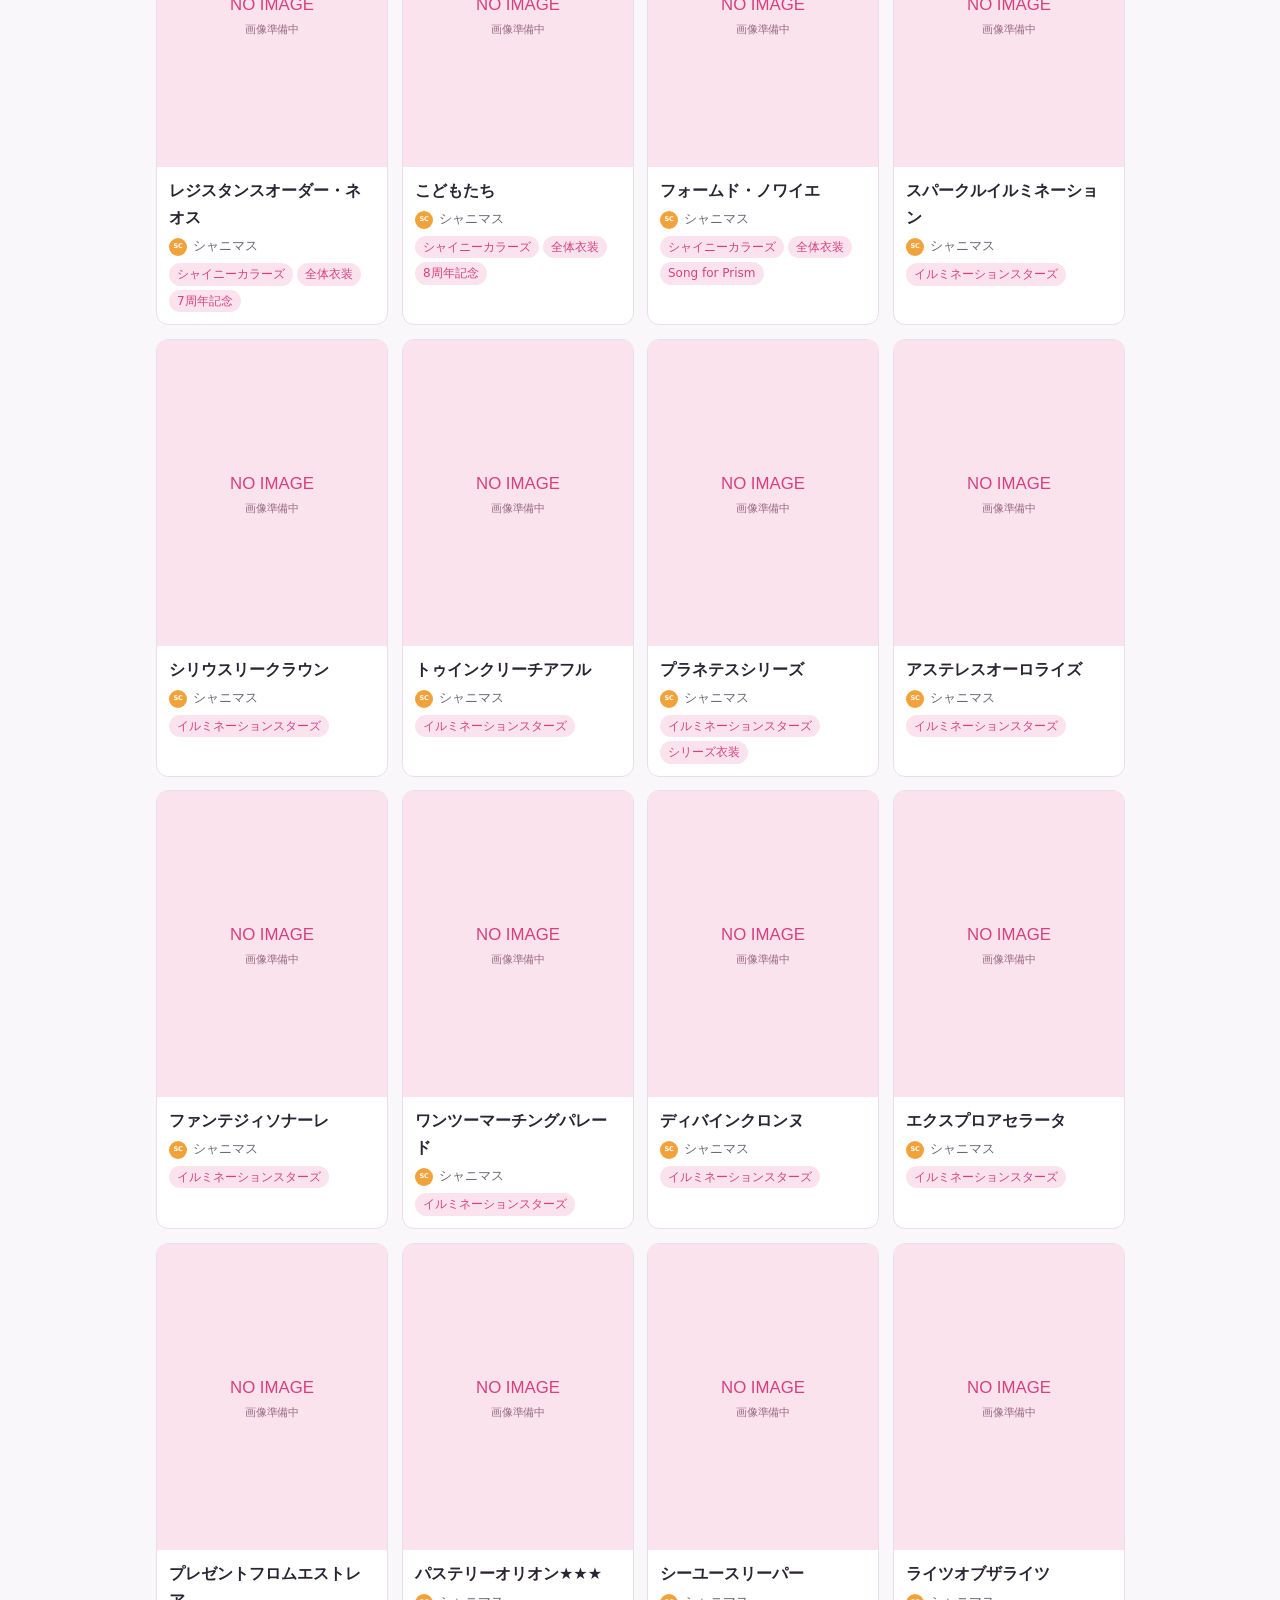
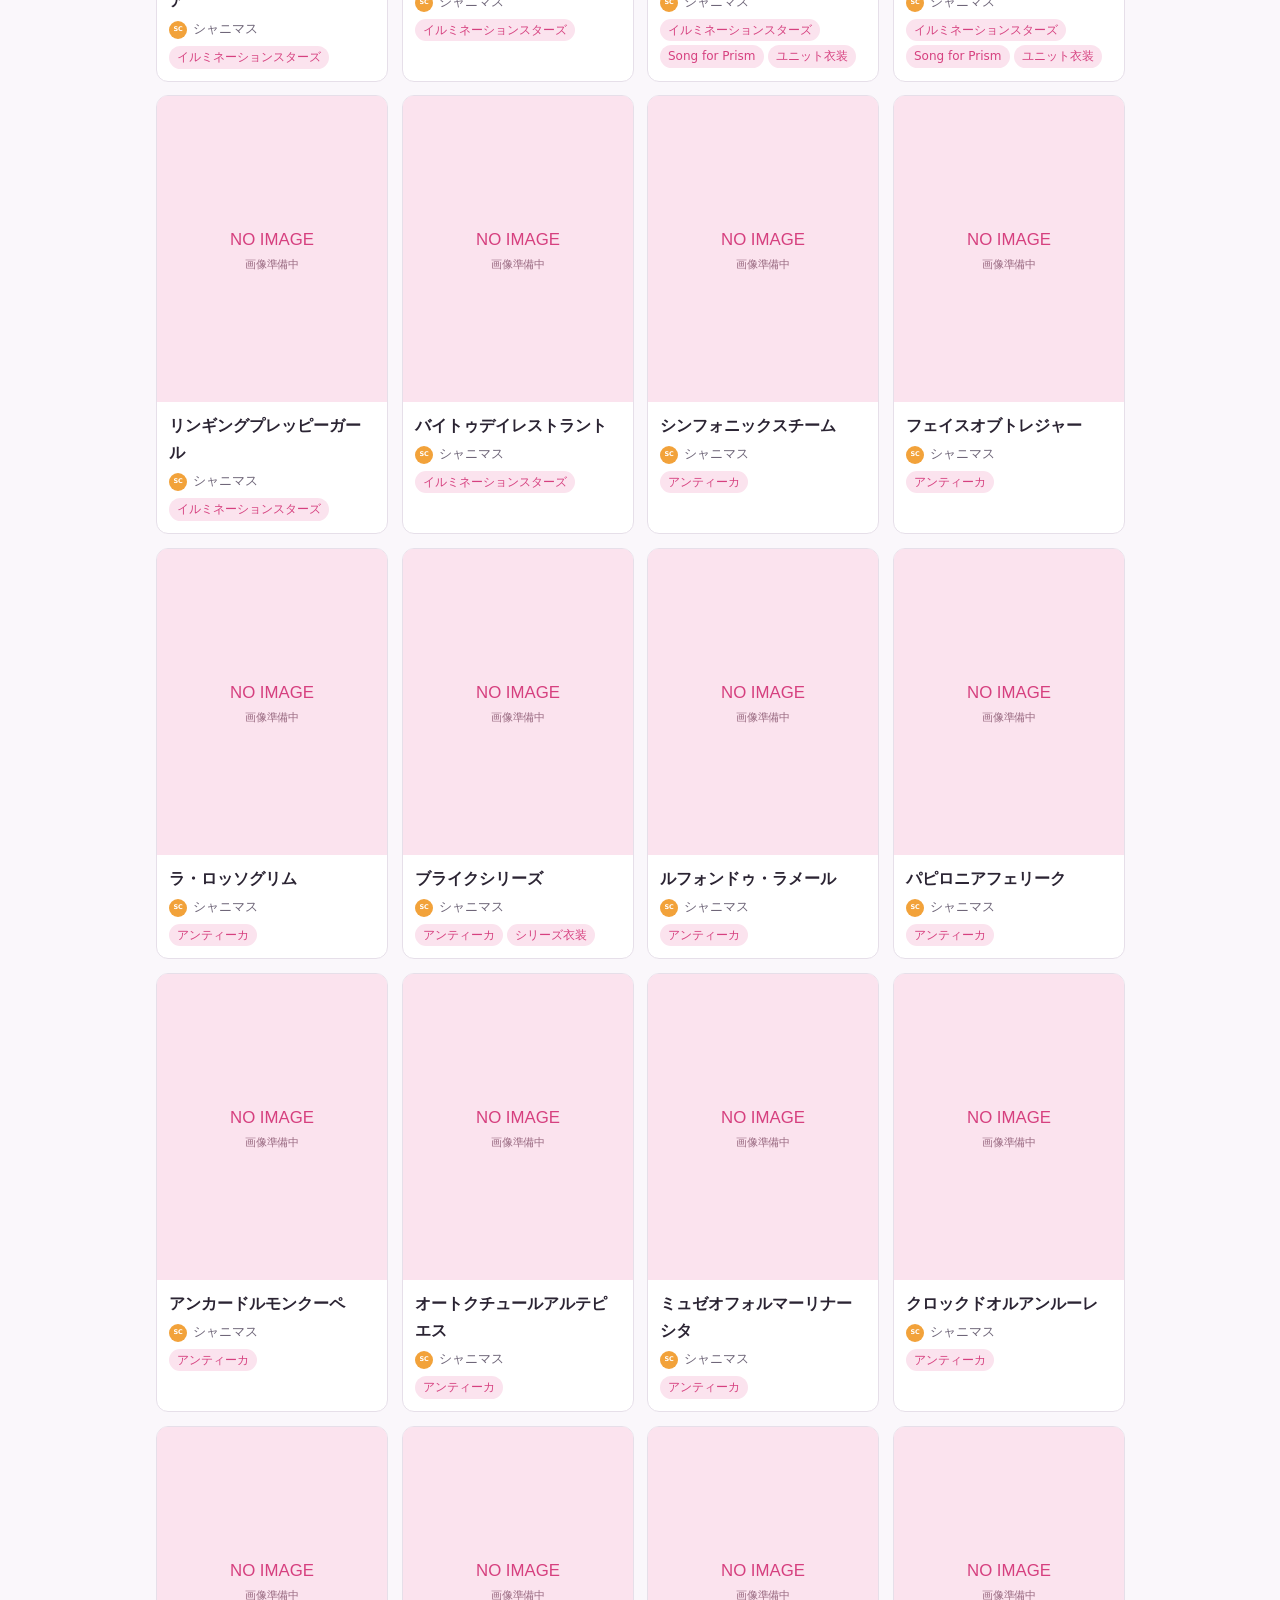
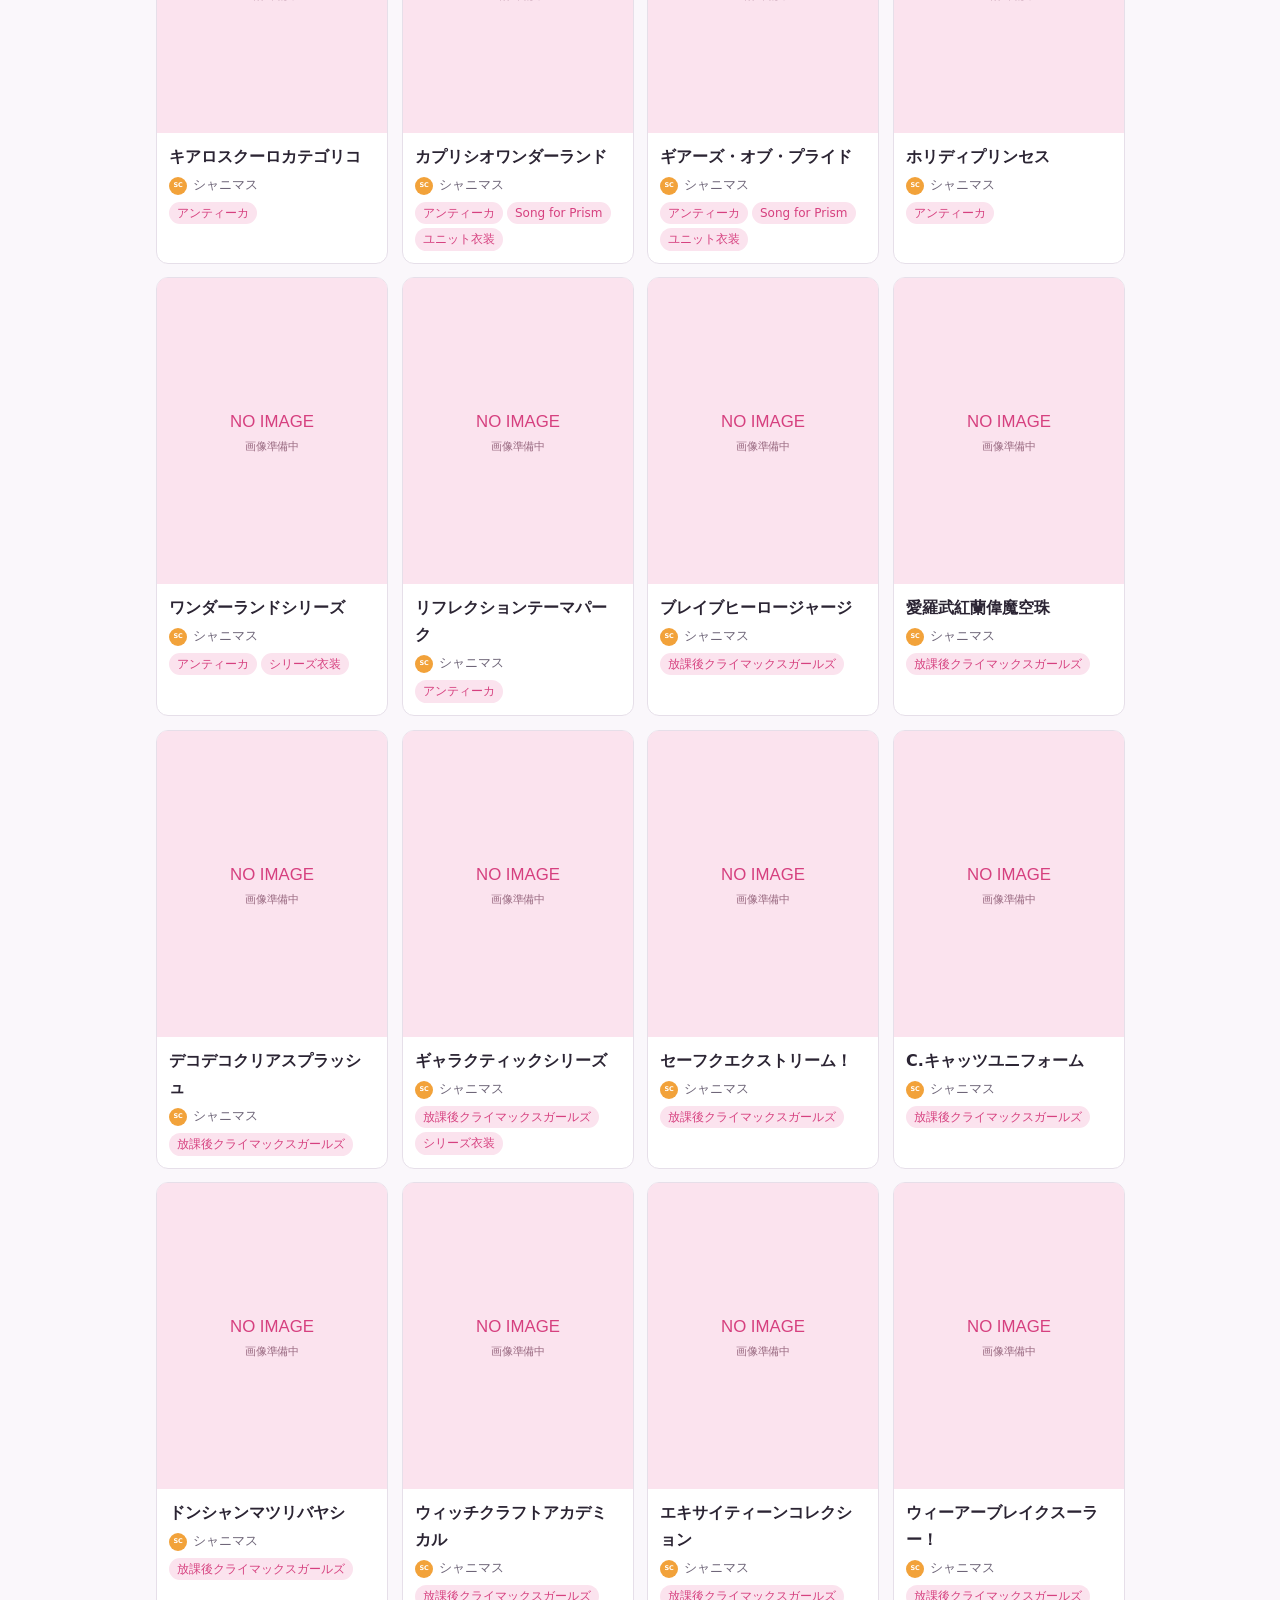
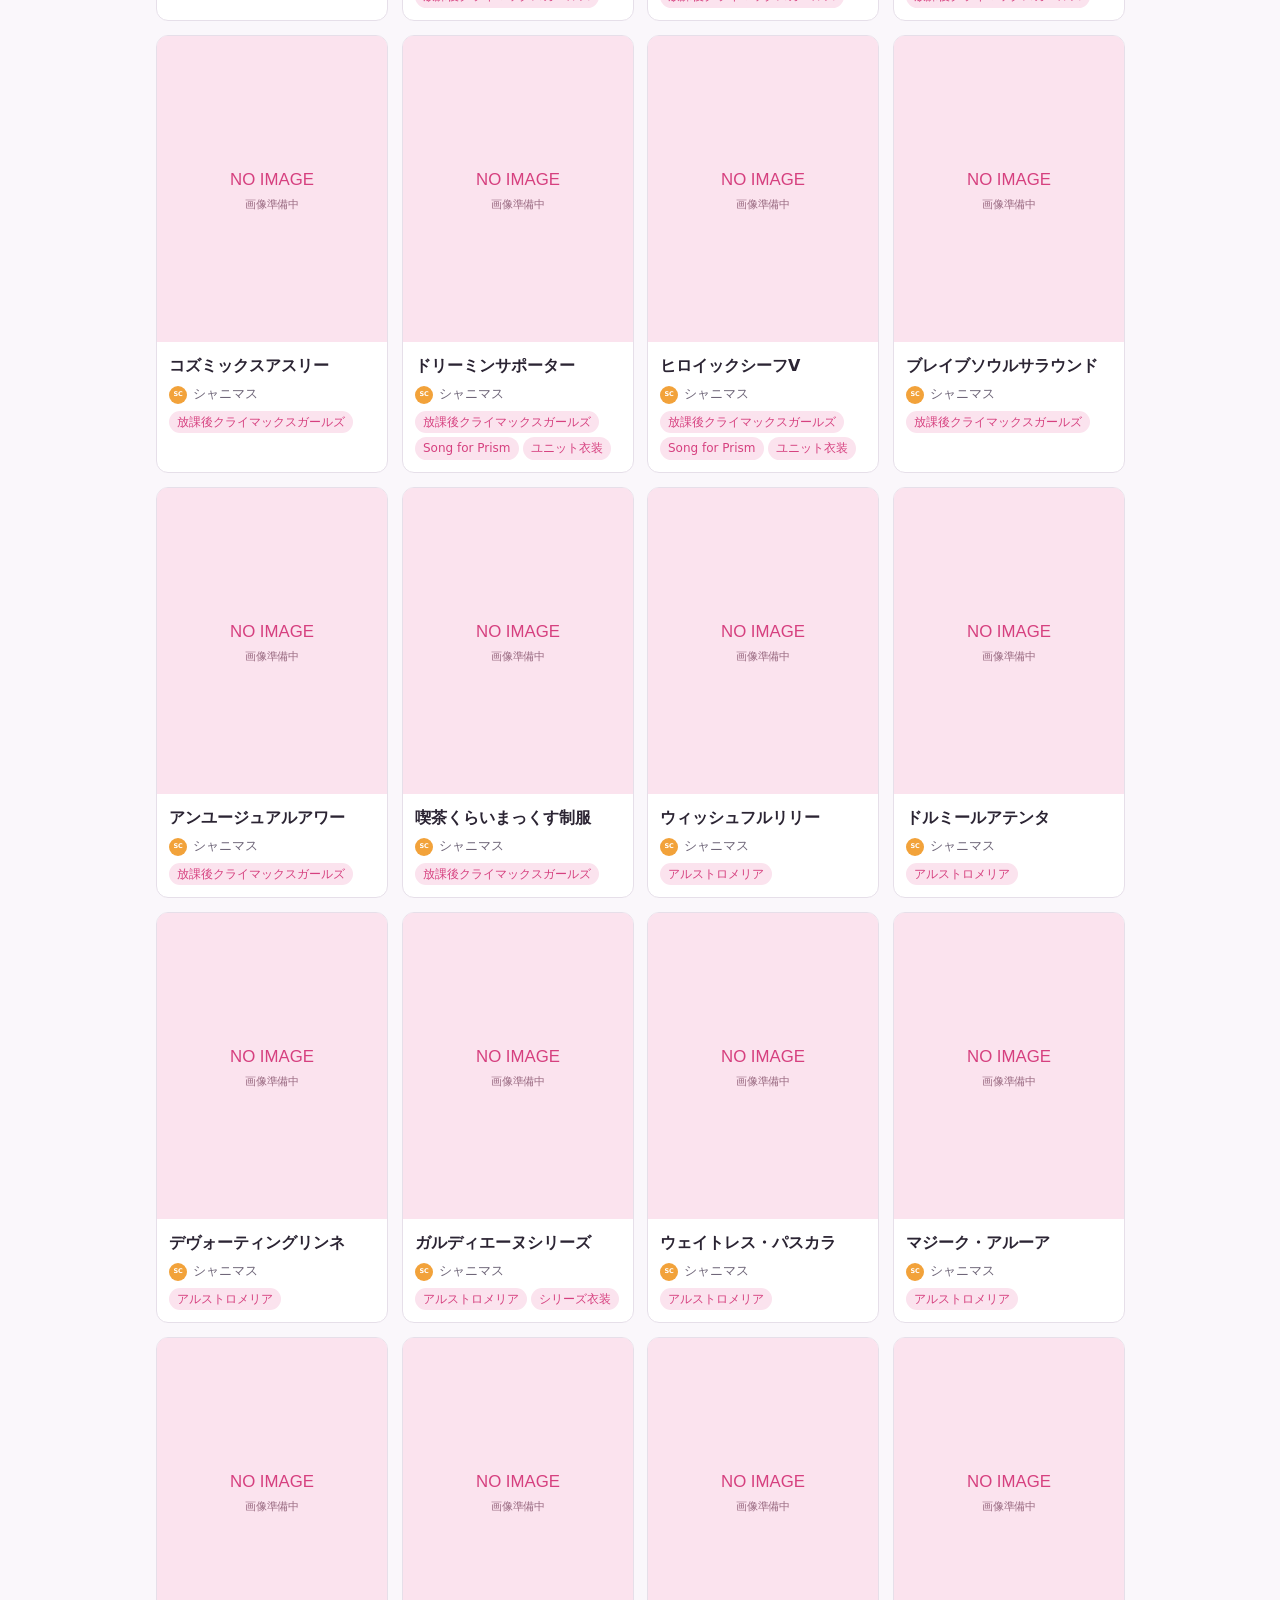
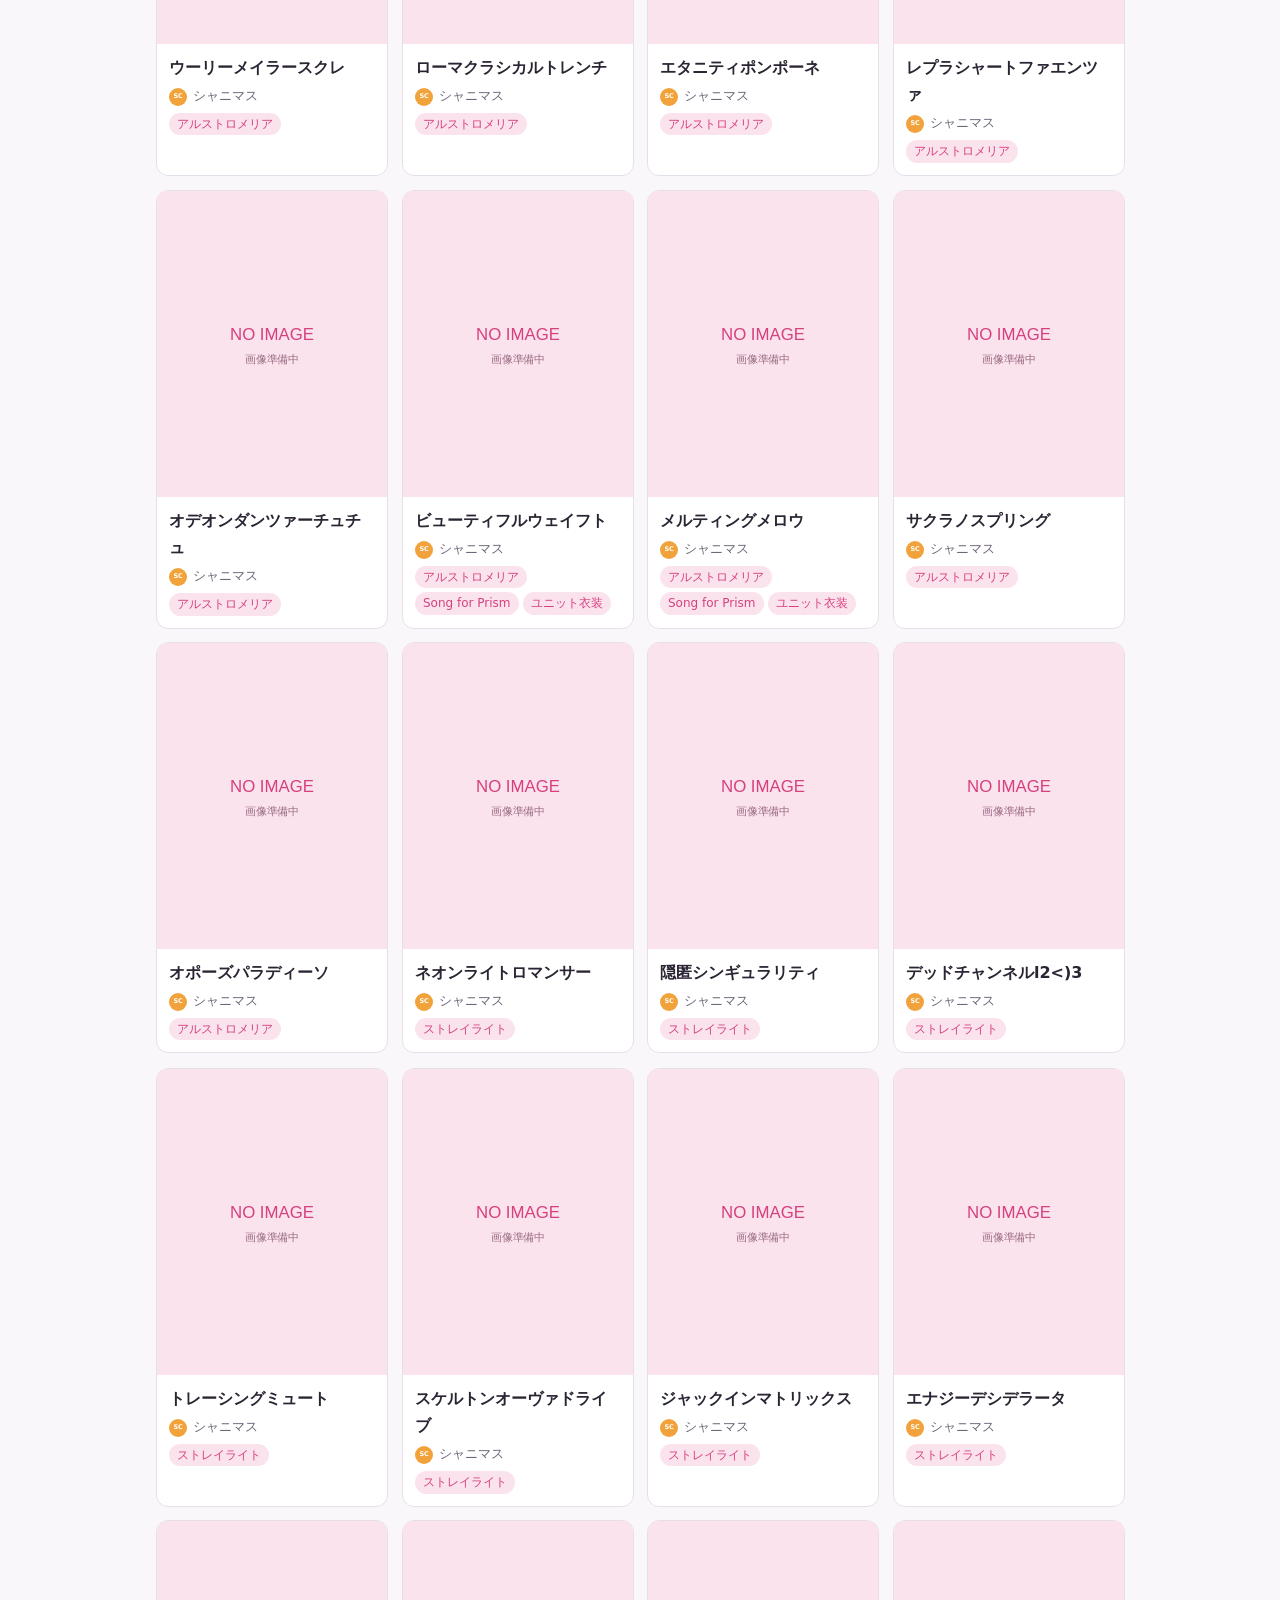
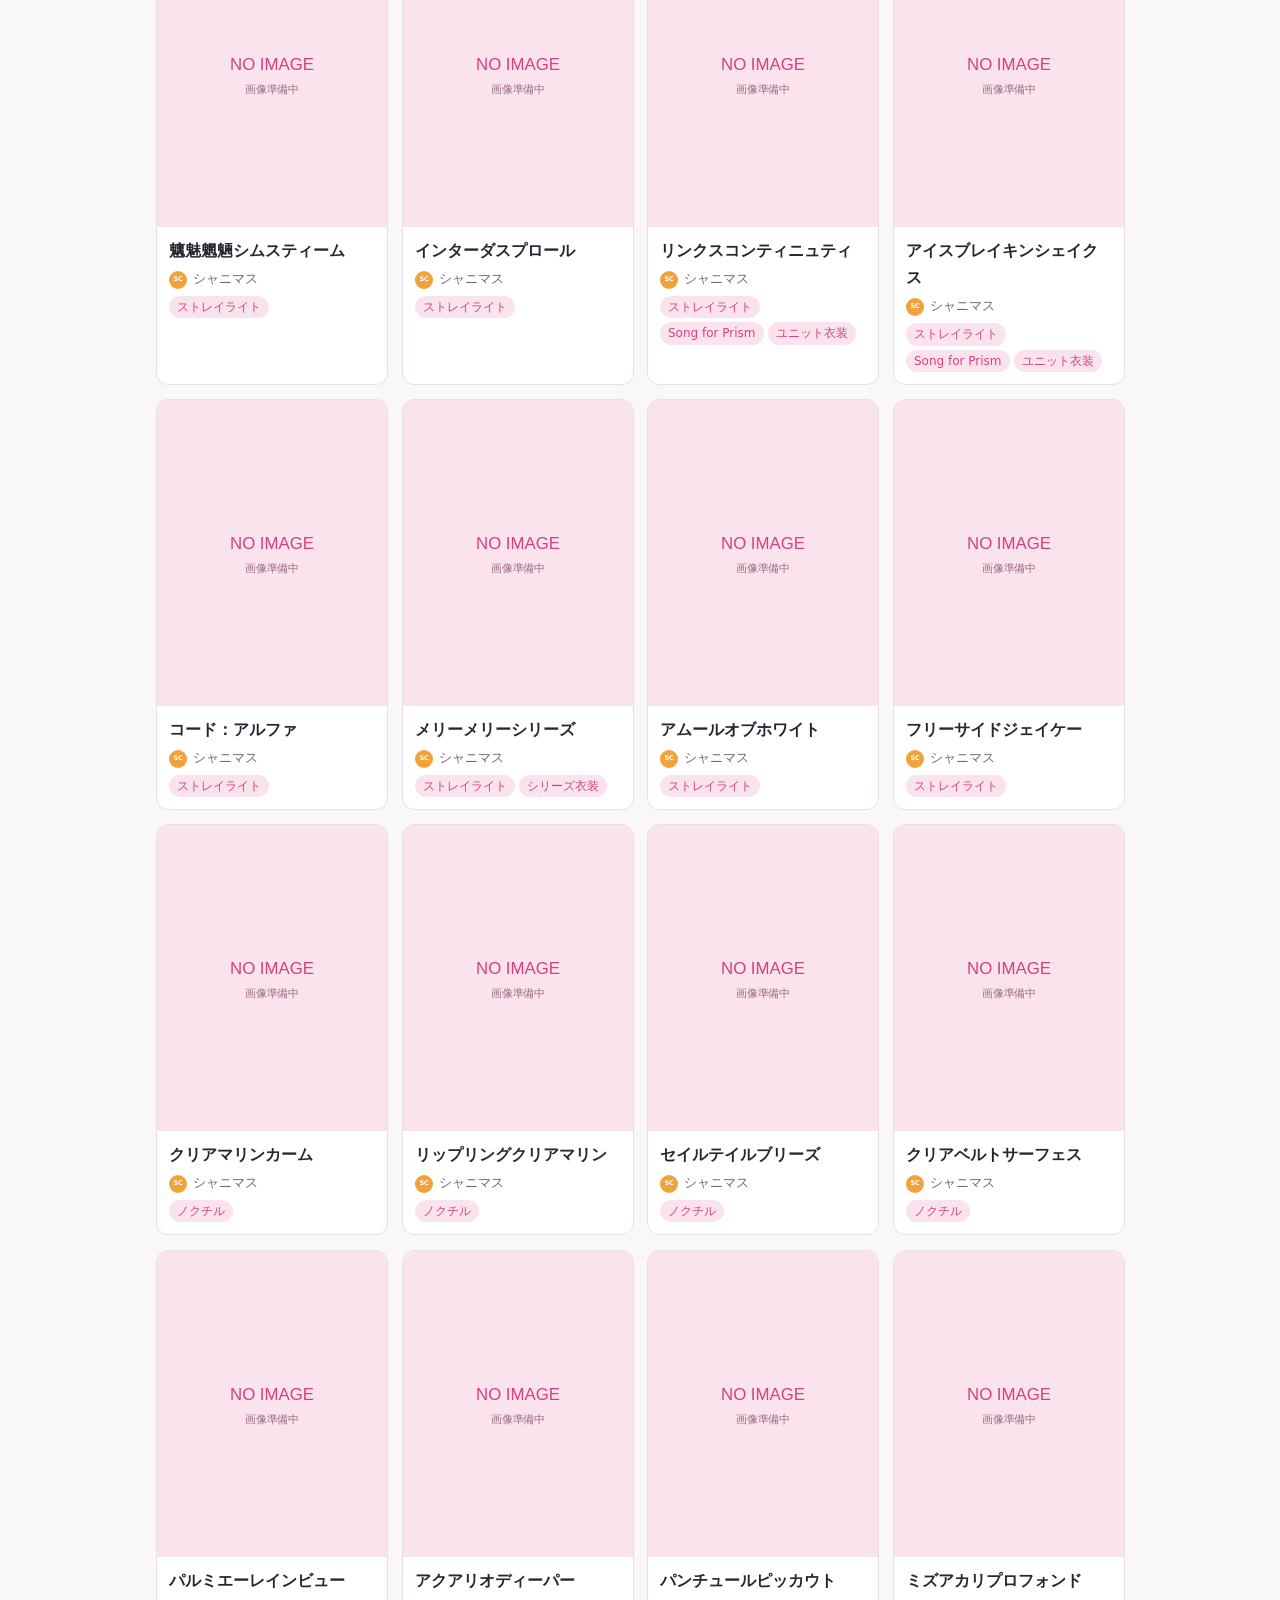
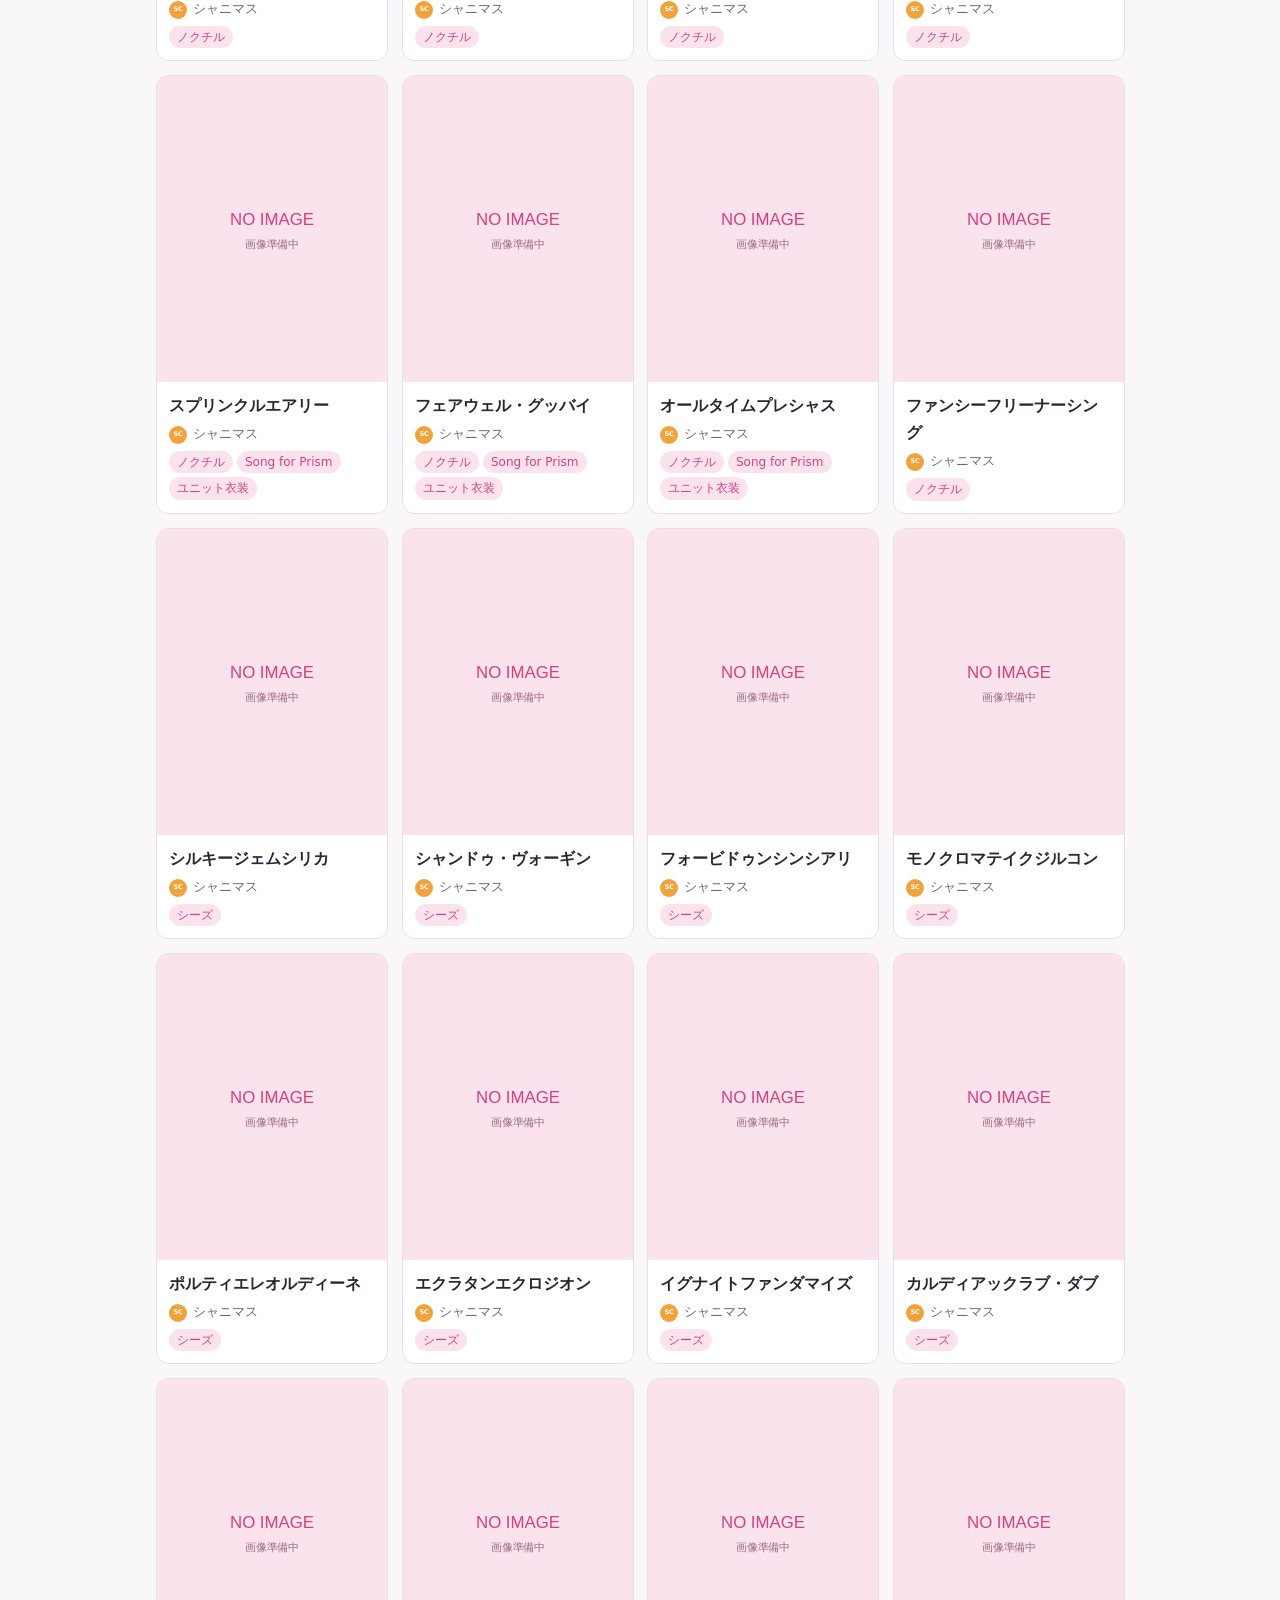
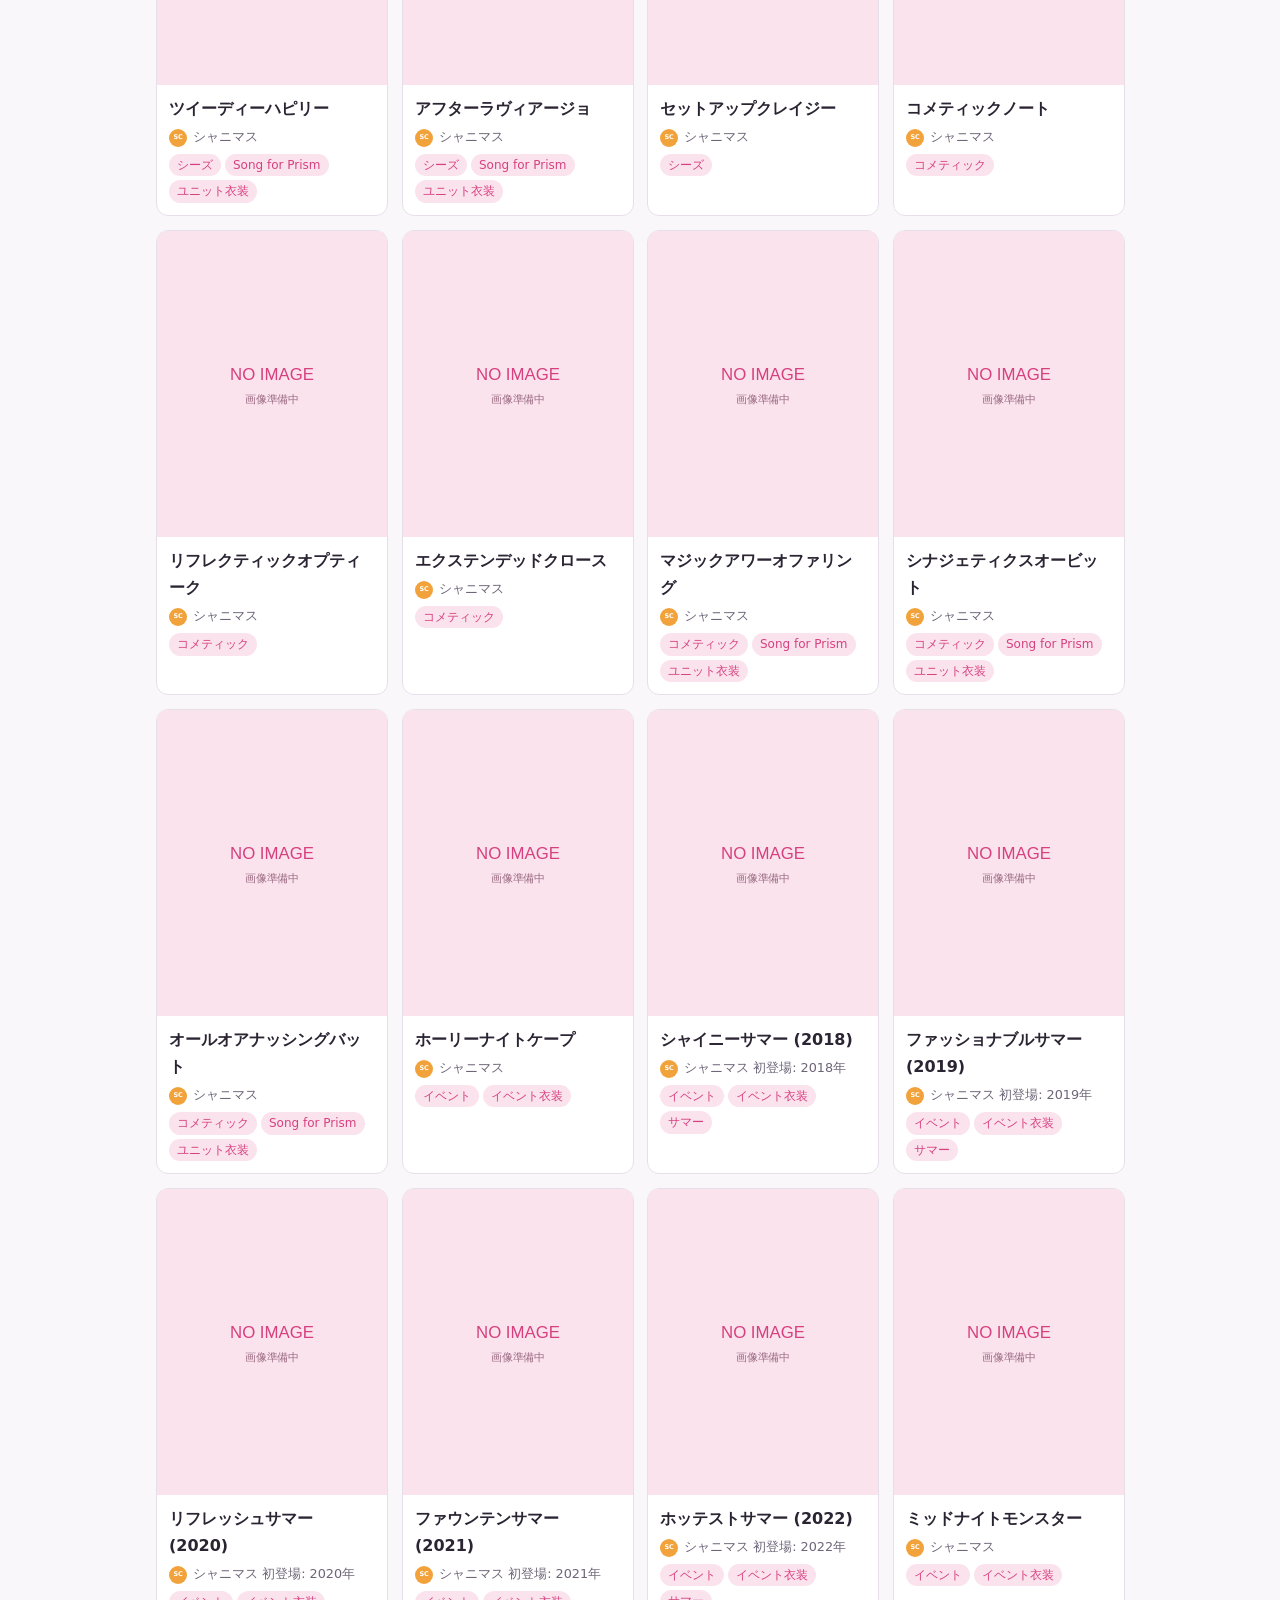
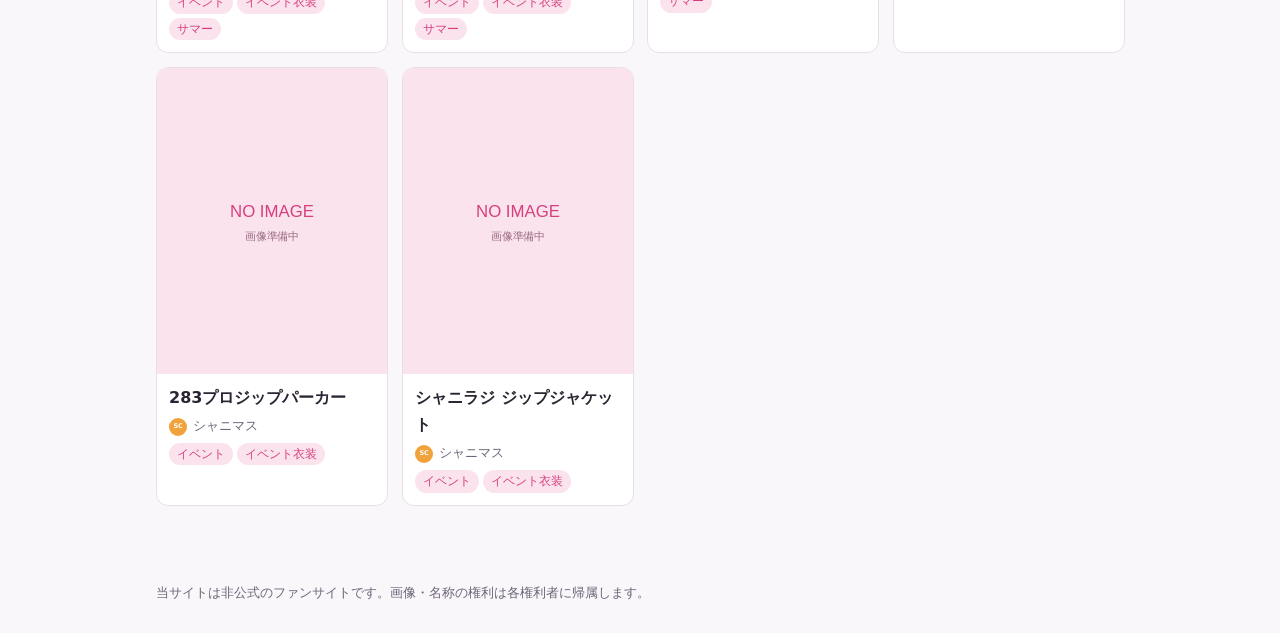
==== commit 3a7e9897: "ブランド変更用の機能追加" ====
--- a/index.html
+++ b/index.html
@@ -13,6 +13,8 @@
   </header>
 
   <main id="app">
+    <nav id="series" class="series" aria-label="作品の切り替え"></nav>
+
     <section class="filter" aria-label="絞り込み">
       <h2>タグで絞り込み</h2>
       <div class="row">
--- a/css/style.css
+++ b/css/style.css
@@ -102,6 +102,31 @@
 ul.plain { margin: 0; padding-left: 1.2em; }
 .tweets { display: flex; flex-wrap: wrap; gap: 16px; }
 .muted { color: var(--muted); }
+
+/* ===== 作品切り替え ===== */
+.series { display: flex; gap: 10px; flex-wrap: wrap; margin-bottom: 14px; }
+.s-btn {
+  display: flex; align-items: center; gap: 10px;
+  background: var(--card); color: var(--fg);
+  border: 2px solid var(--border); border-radius: 14px;
+  padding: 8px 14px 8px 8px; font: inherit; cursor: pointer;
+  transition: border-color .2s, background .2s, transform .15s;
+}
+.s-btn:hover { border-color: var(--accent); }
+.s-btn:active { transform: scale(.97); }
+.s-btn[aria-pressed="true"] { border-color: var(--accent); background: var(--accent-soft); }
+.s-label { display: flex; flex-direction: column; align-items: flex-start; line-height: 1.25; }
+.s-name { font-weight: 700; font-size: .95rem; }
+.s-count { font-size: .75rem; color: var(--muted); }
+.s-badge {
+  --size: 40px;
+  display: inline-flex; align-items: center; justify-content: center; flex: none;
+  width: var(--size); height: var(--size); border-radius: 50%;
+  color: #fff; font-weight: 800; font-size: calc(var(--size) * .36);
+  letter-spacing: -.02em; vertical-align: middle;
+}
+.card .meta .s-badge { margin-right: 2px; }
+.costume .series-line { display: flex; align-items: center; gap: 8px; margin: 0 0 6px; color: var(--muted); font-size: .9rem; }
 
 /* ===== アニメーション ===== */
 @keyframes fade-down { from { opacity: 0; transform: translateY(-10px); } to { opacity: 1; transform: none; } }
@@ -181,6 +206,11 @@
   .chip { padding: 6px 12px; }
   .btn { padding: 10px 12px; }
 
+  /* 作品切り替え: 横並びを均等に */
+  .series { gap: 8px; }
+  .s-btn { flex: 1 1 0; padding: 6px 10px 6px 6px; }
+  .s-btn .s-badge { --size: 32px !important; }
+
   /* 一覧: 2列 */
   .grid { grid-template-columns: repeat(2, 1fr); gap: 10px; }
   .card .body { padding: 8px 10px 10px; }
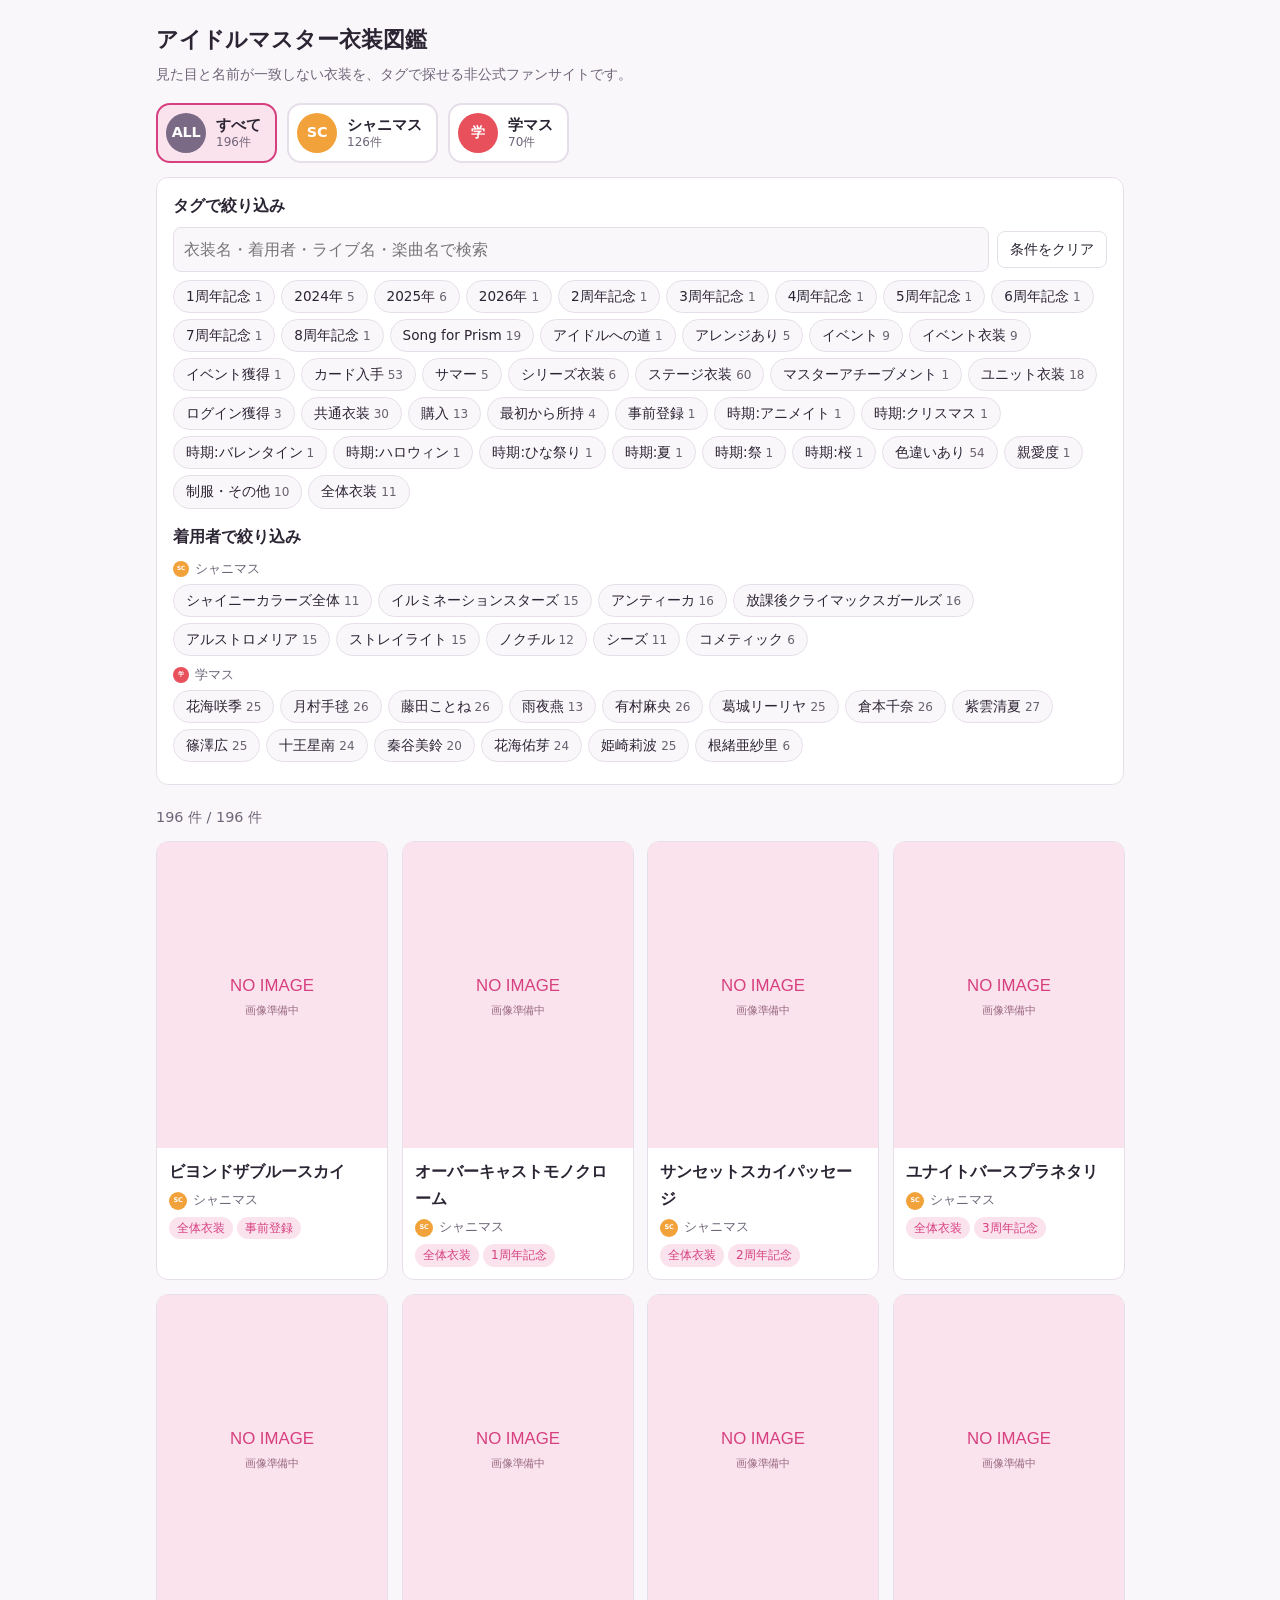
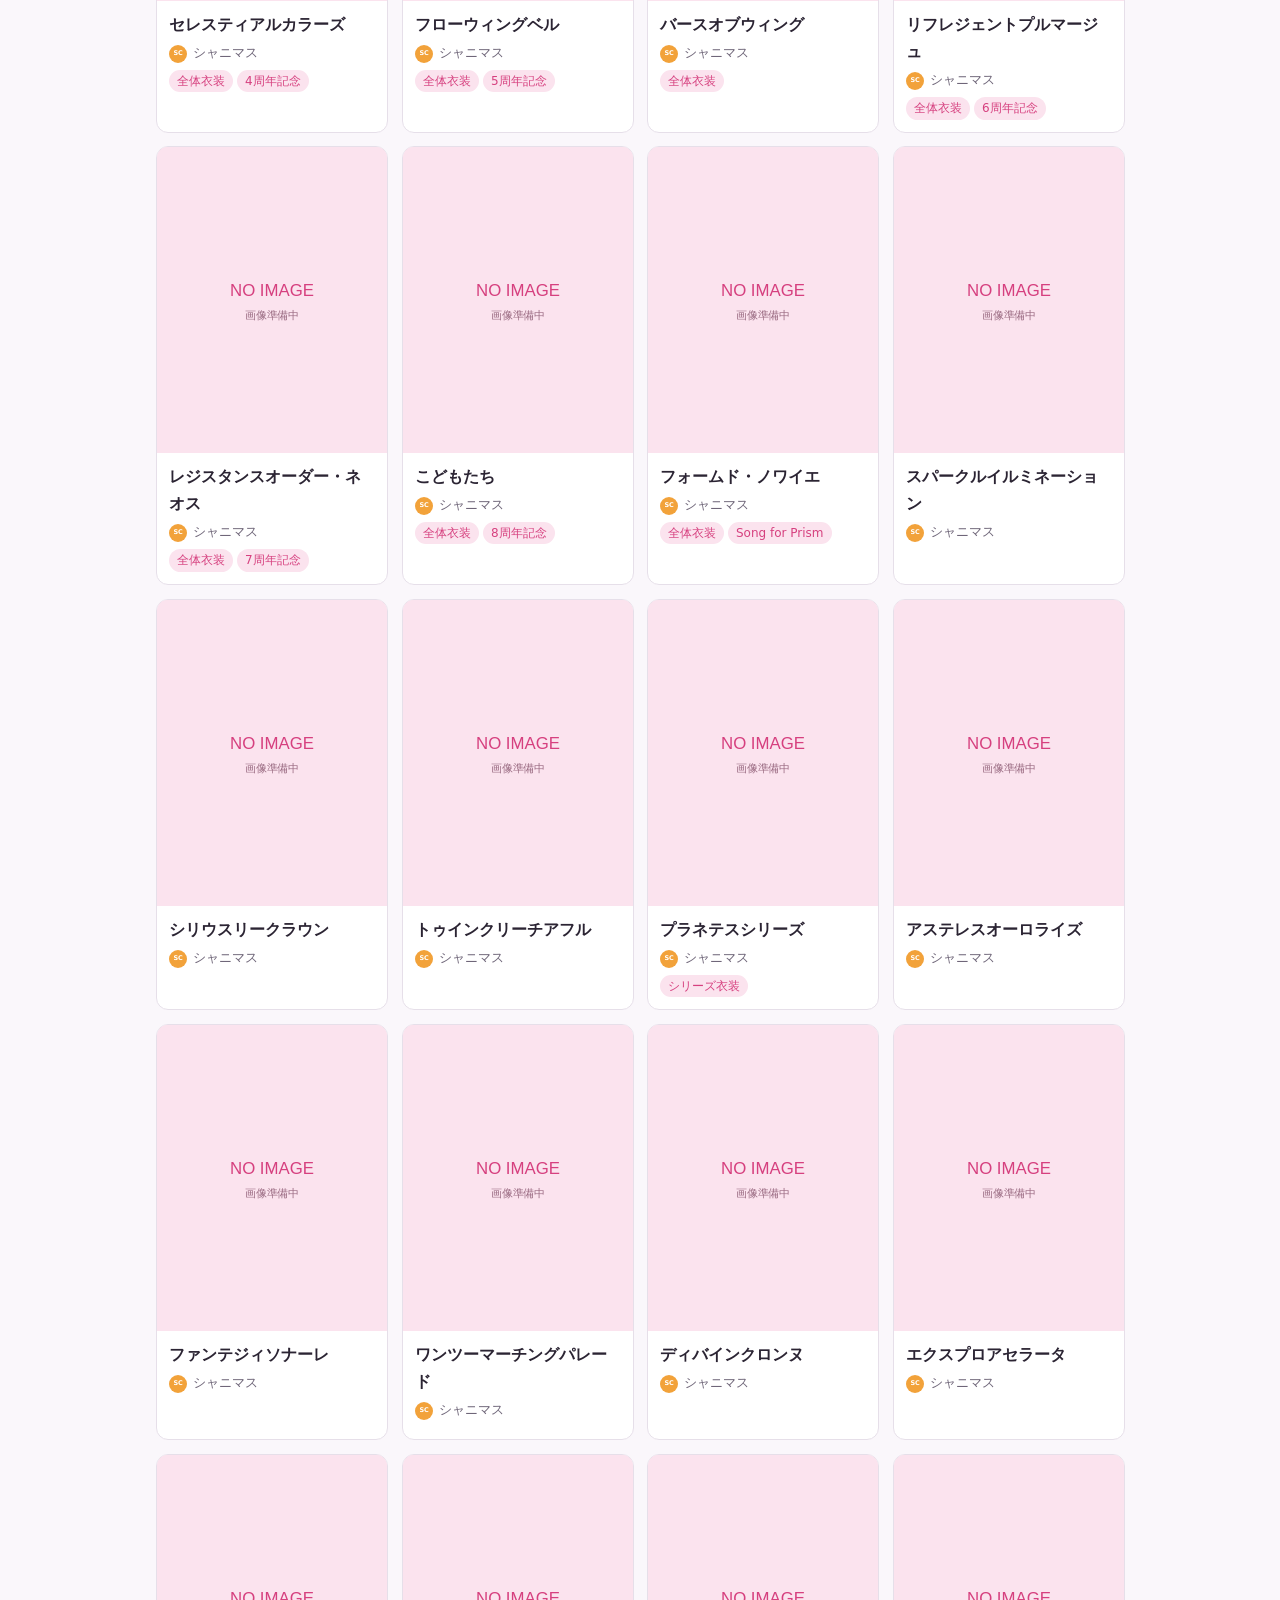
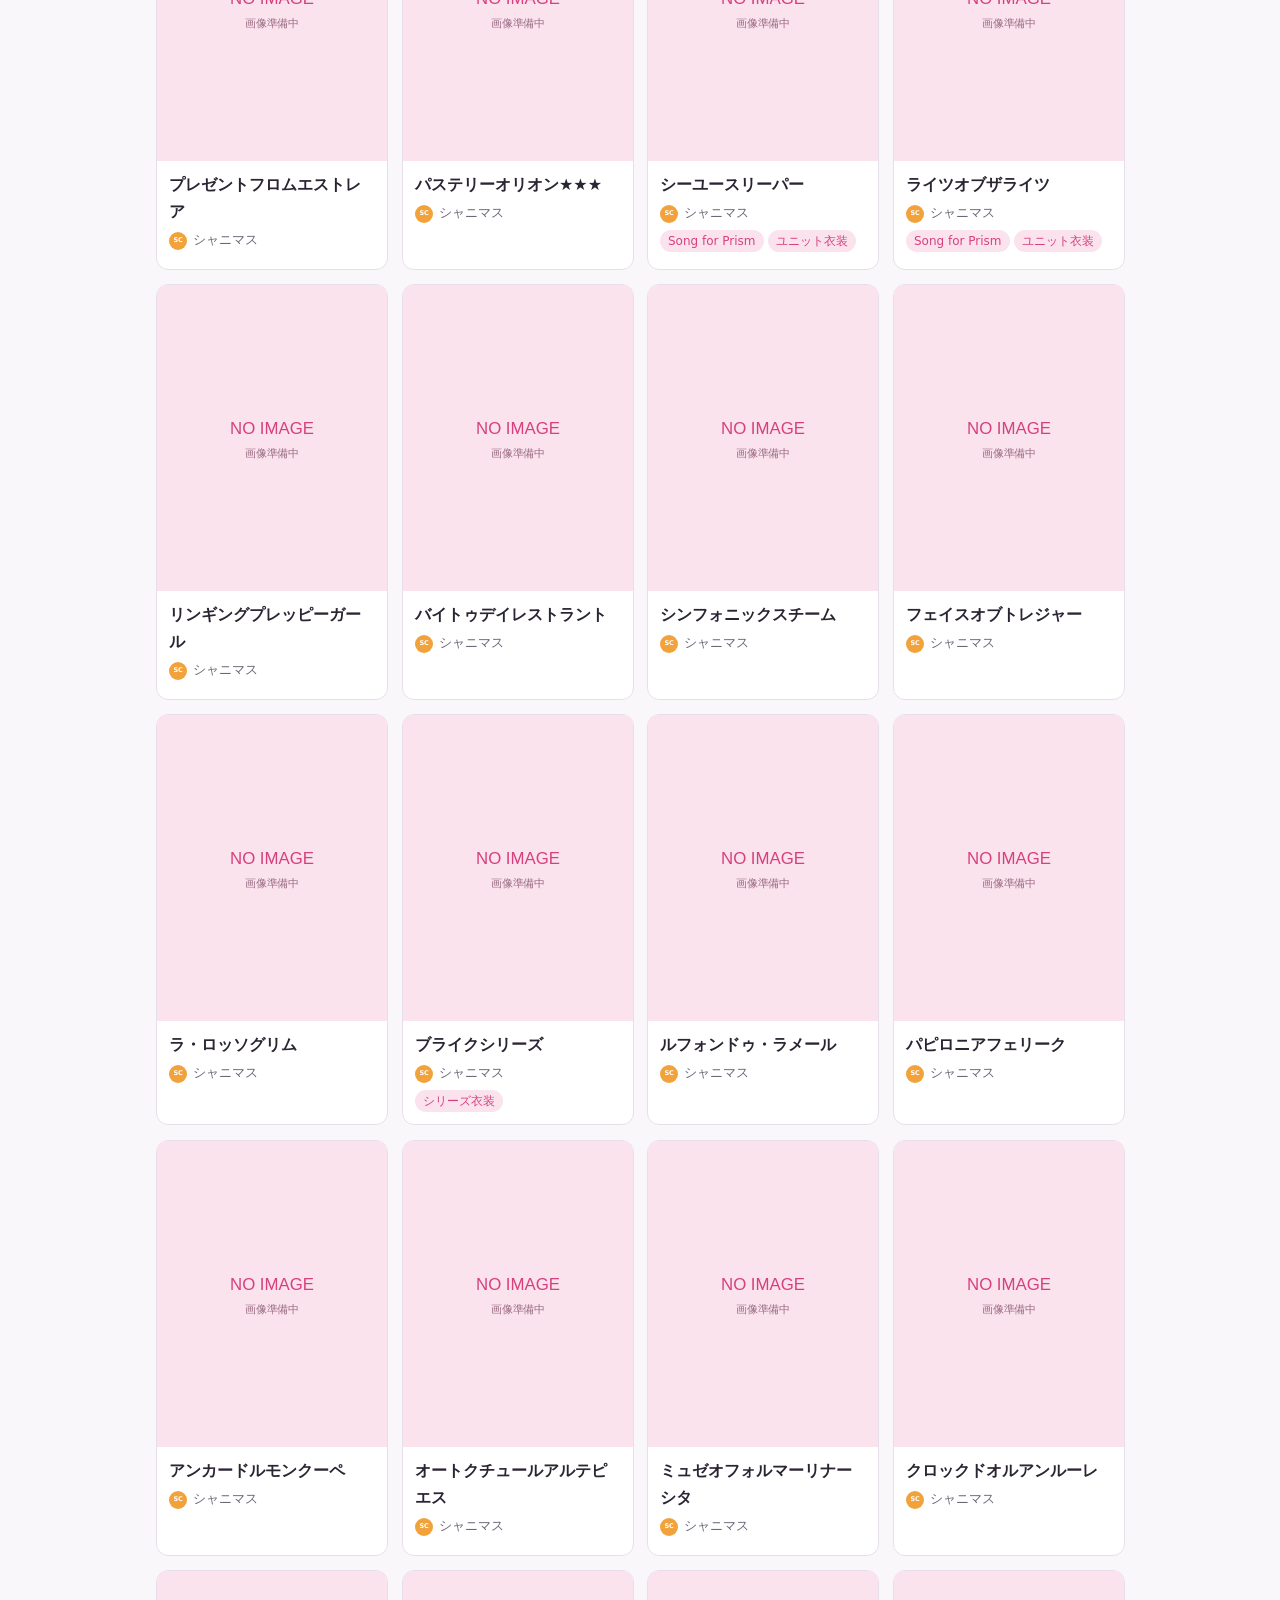
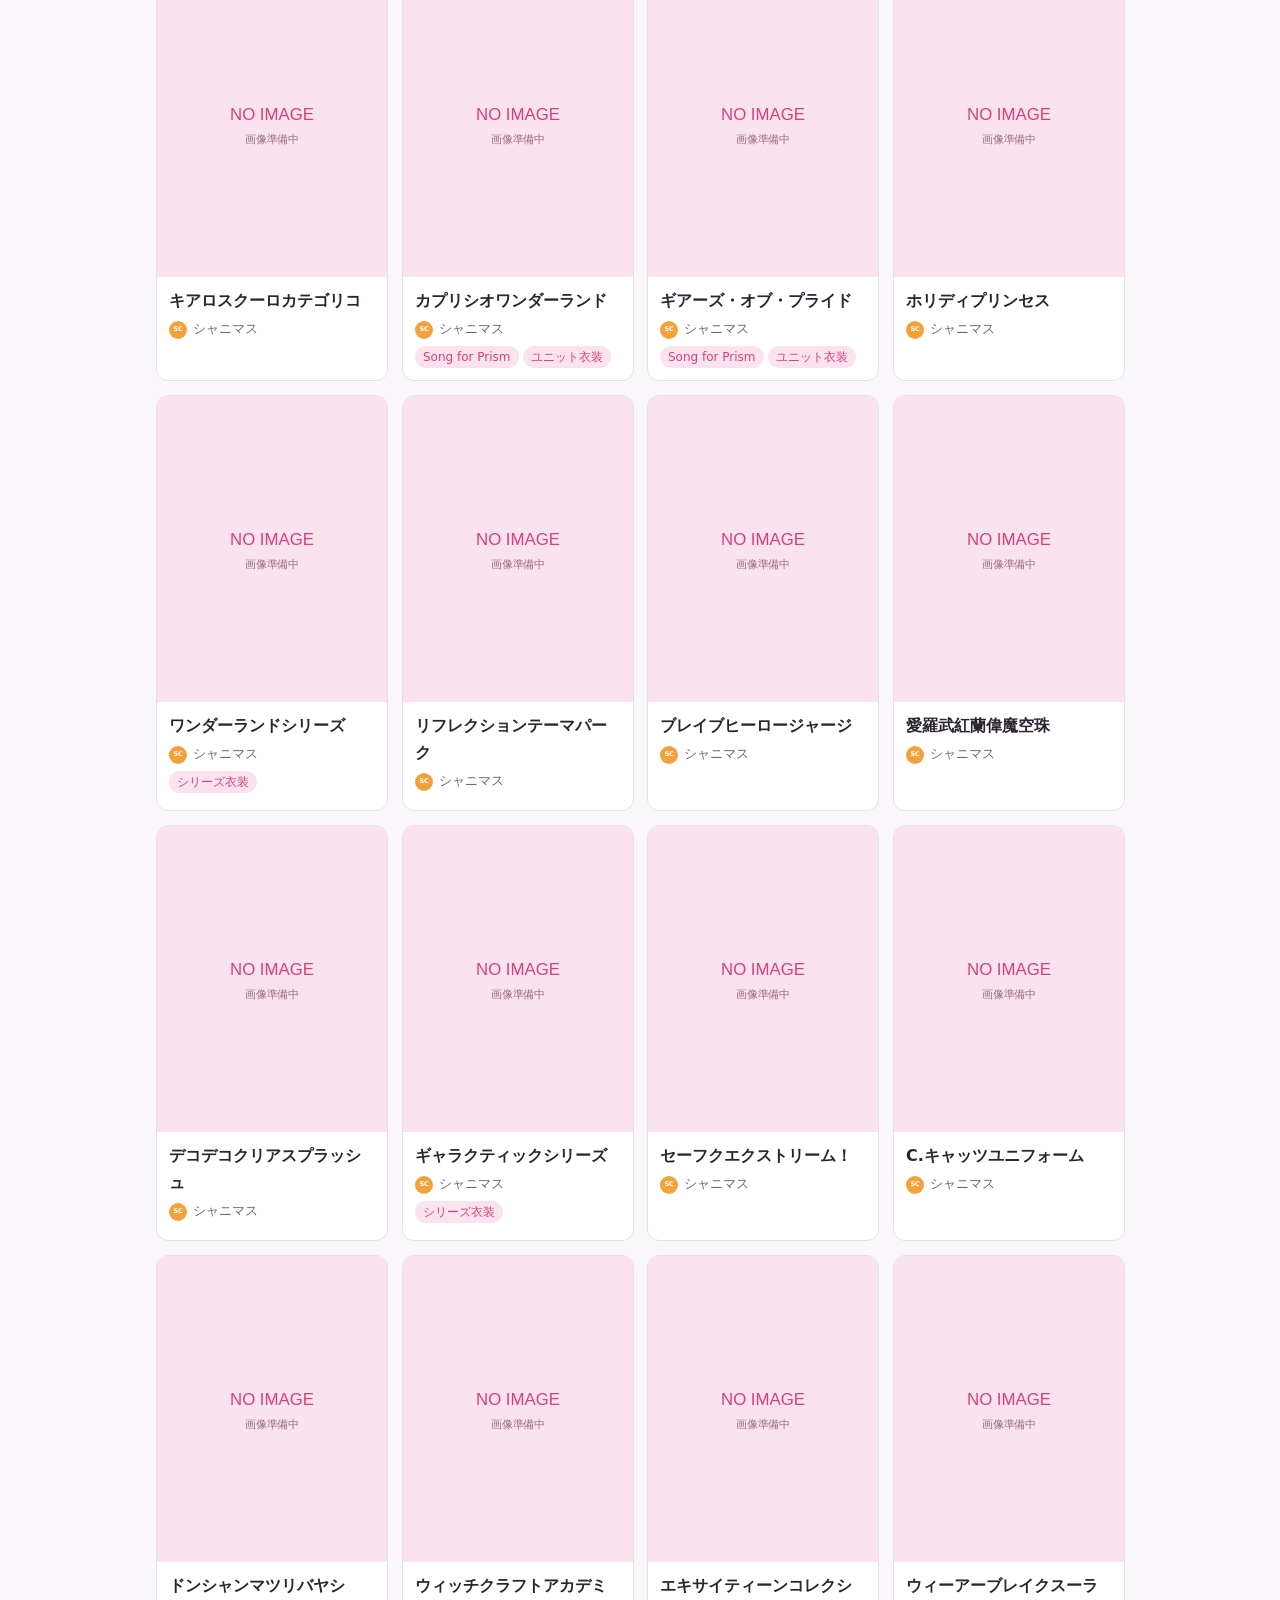
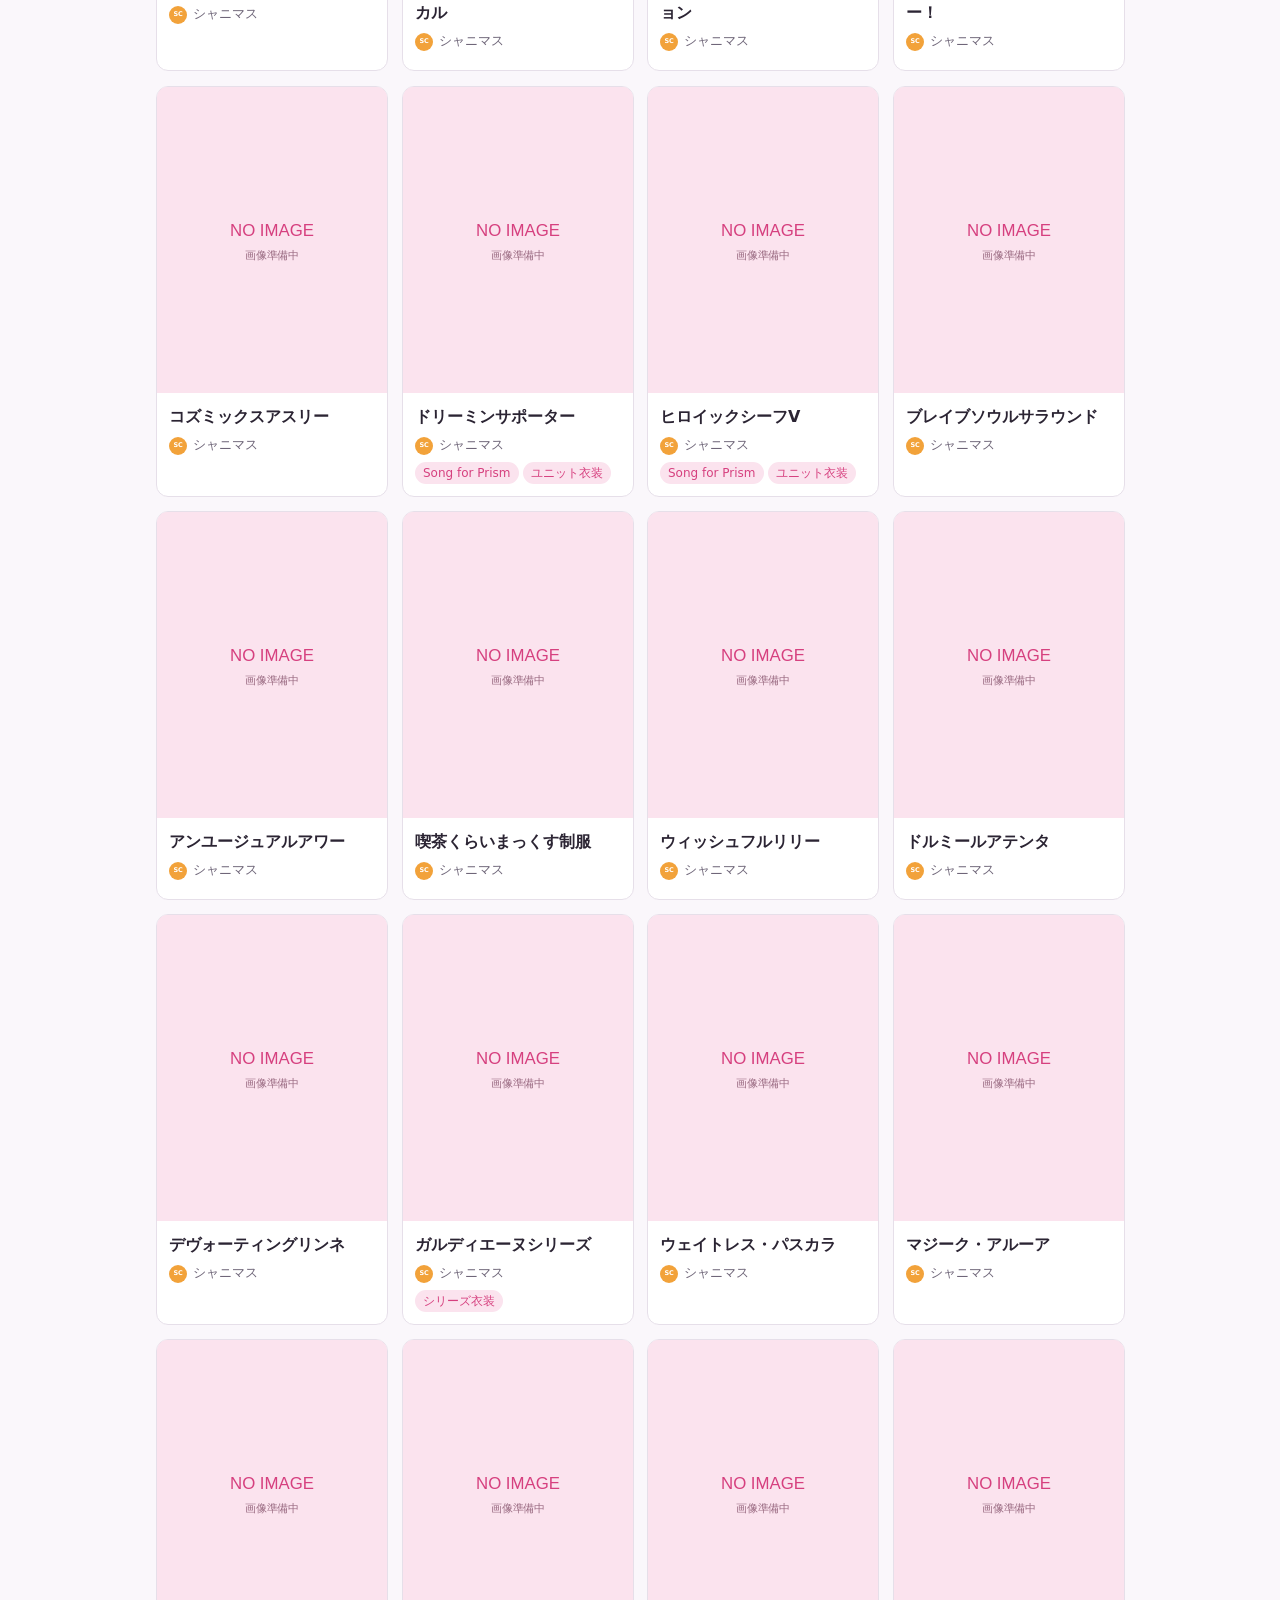
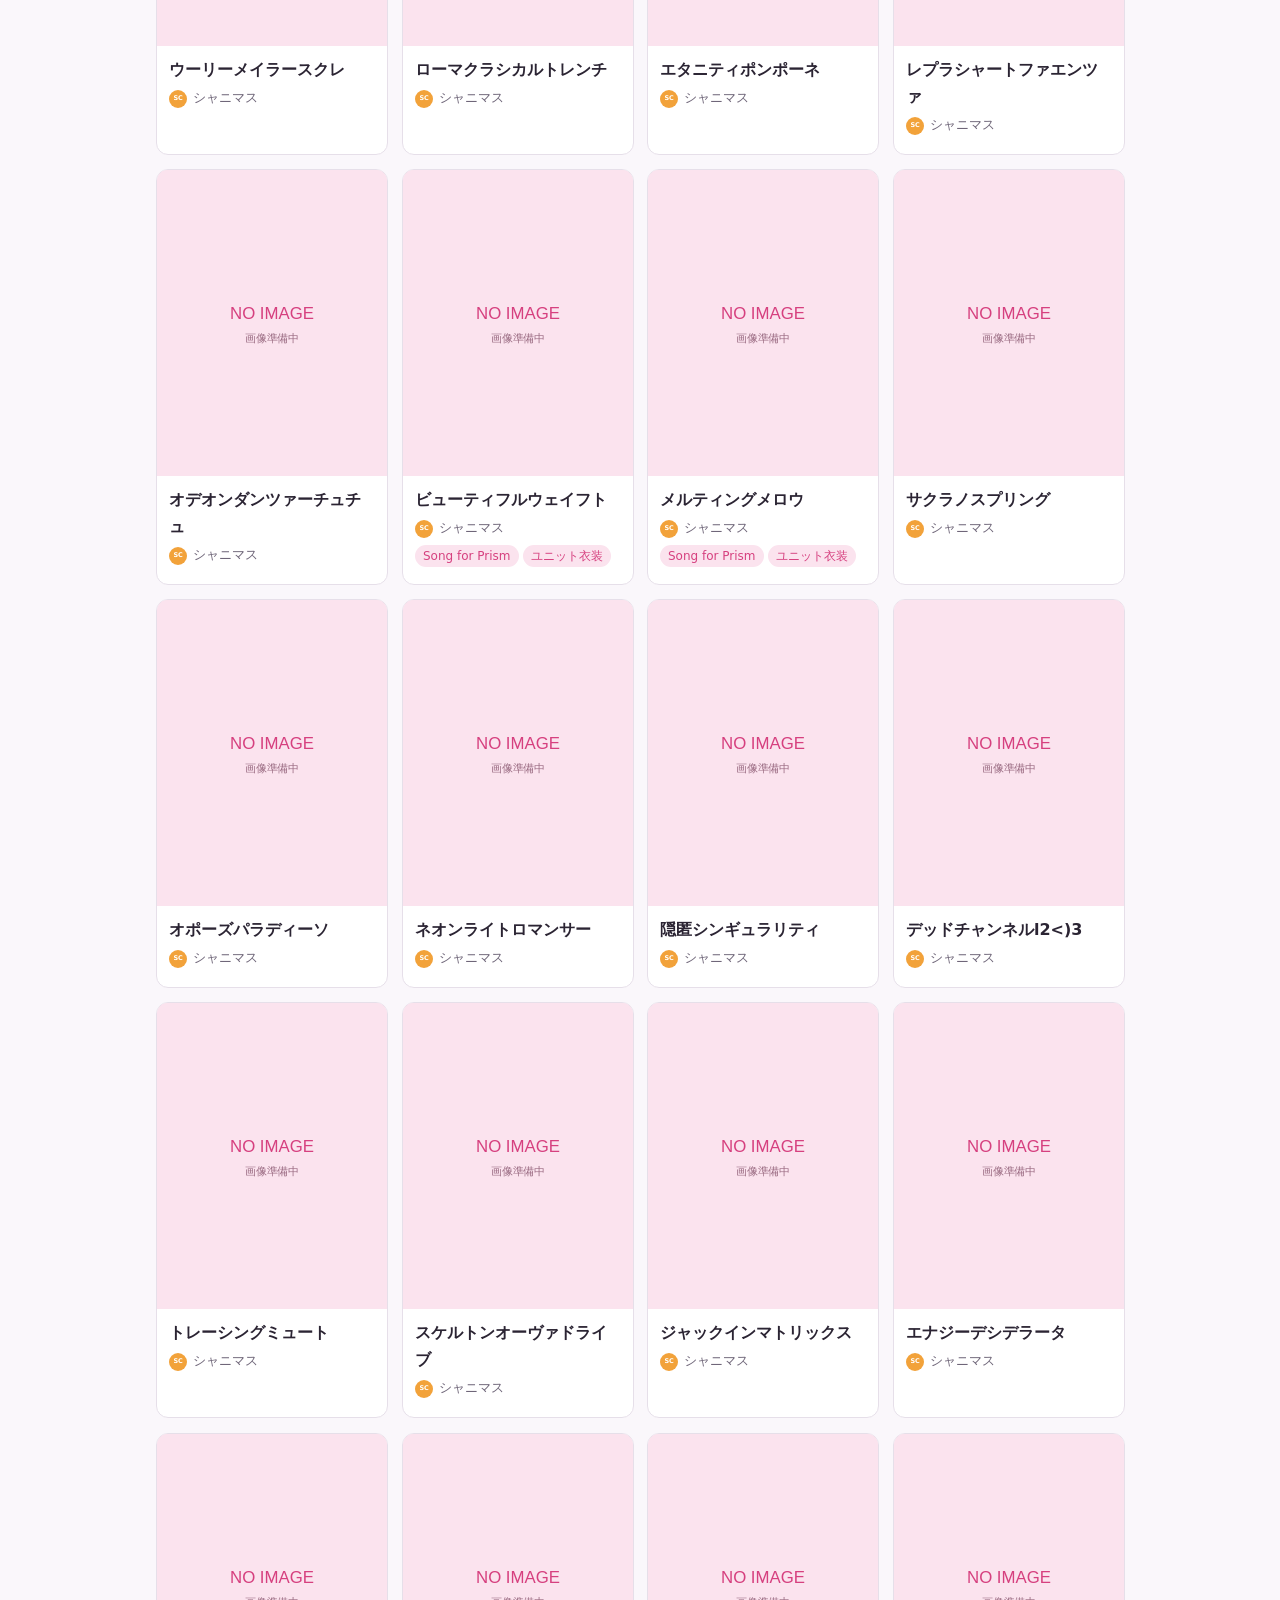
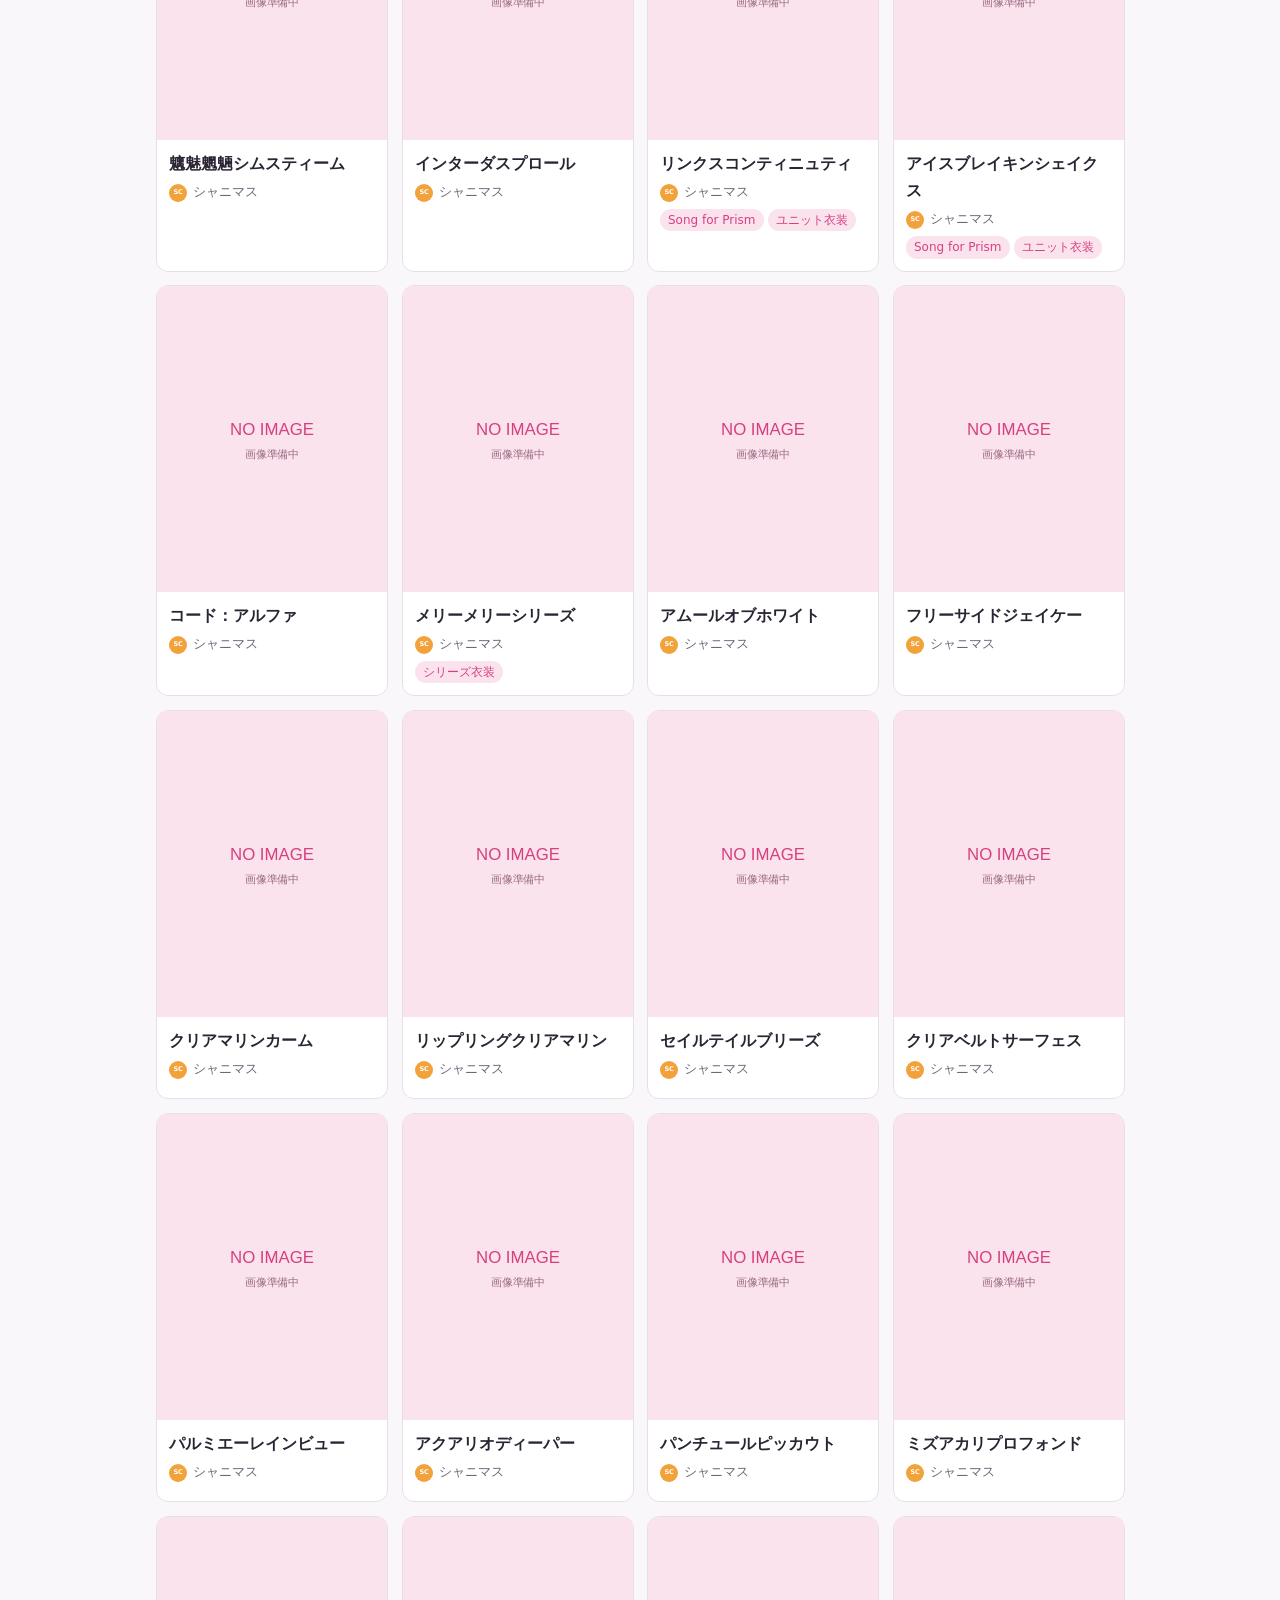
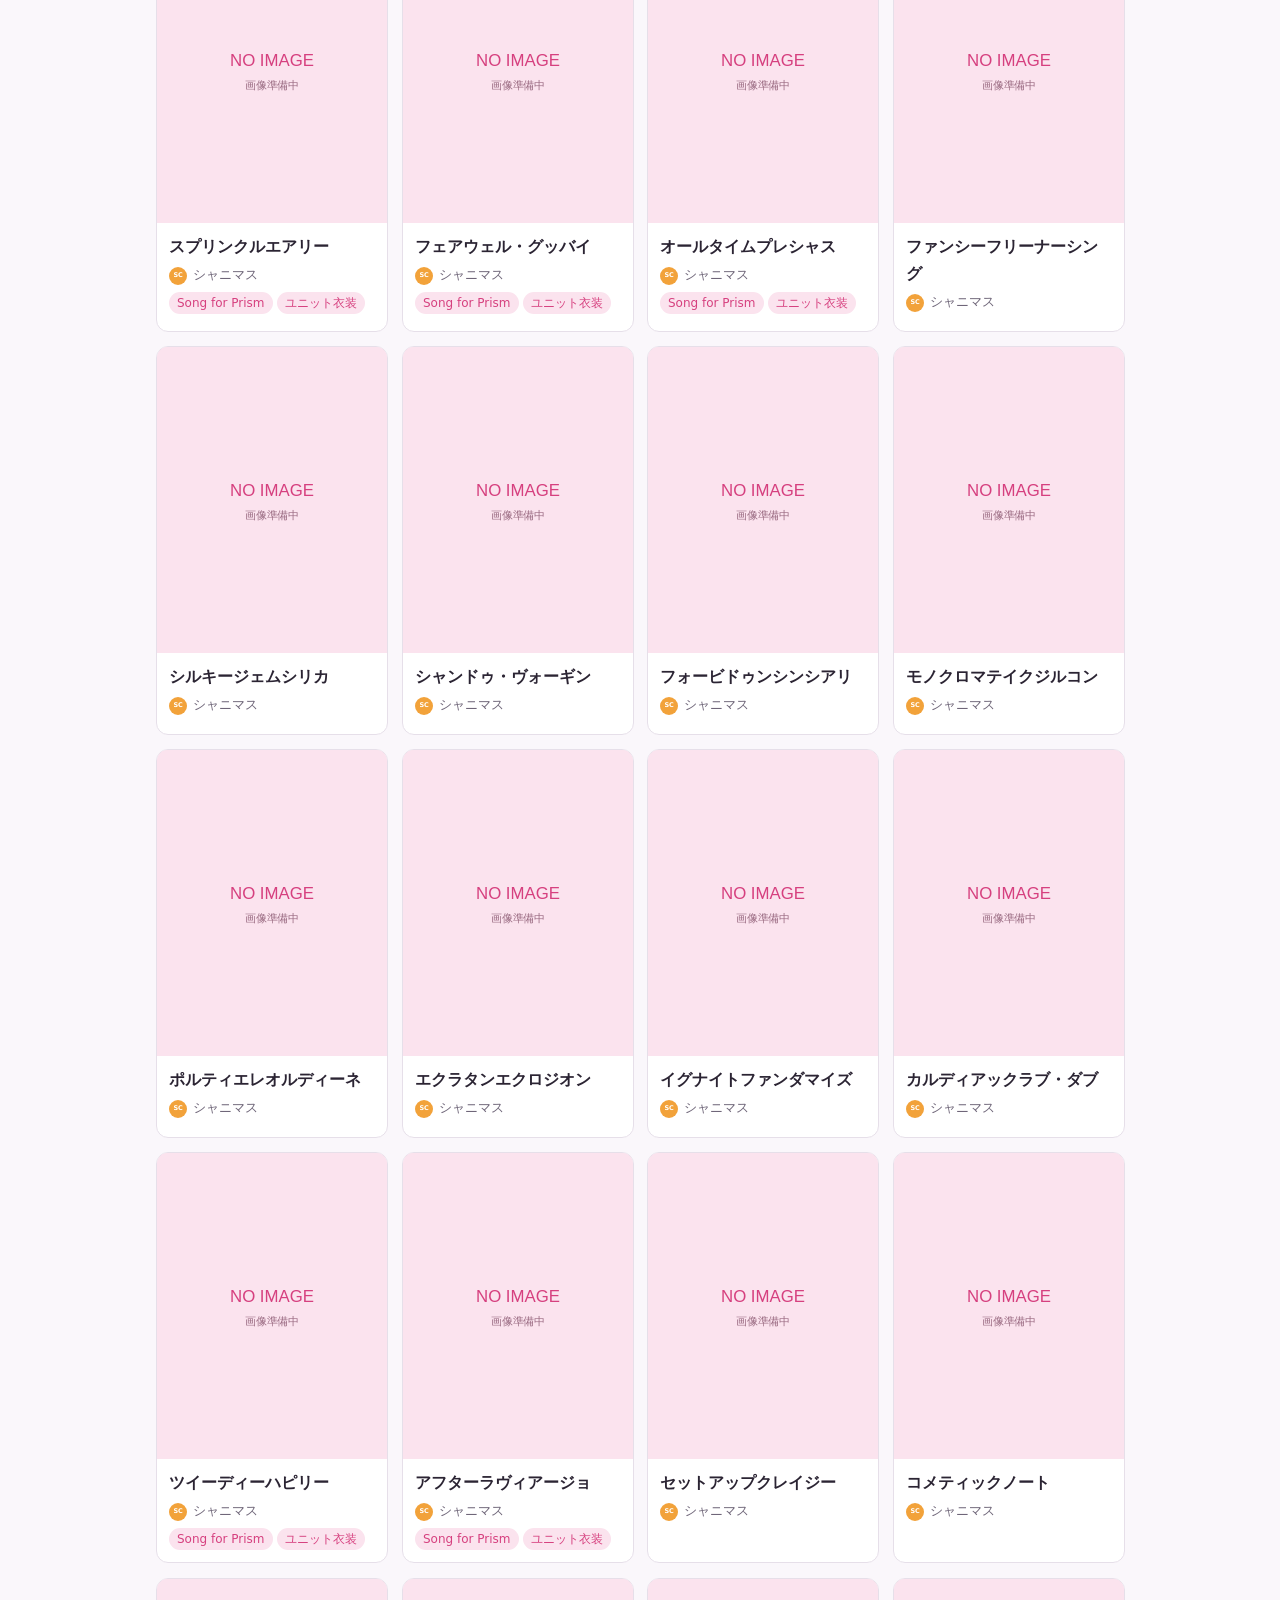
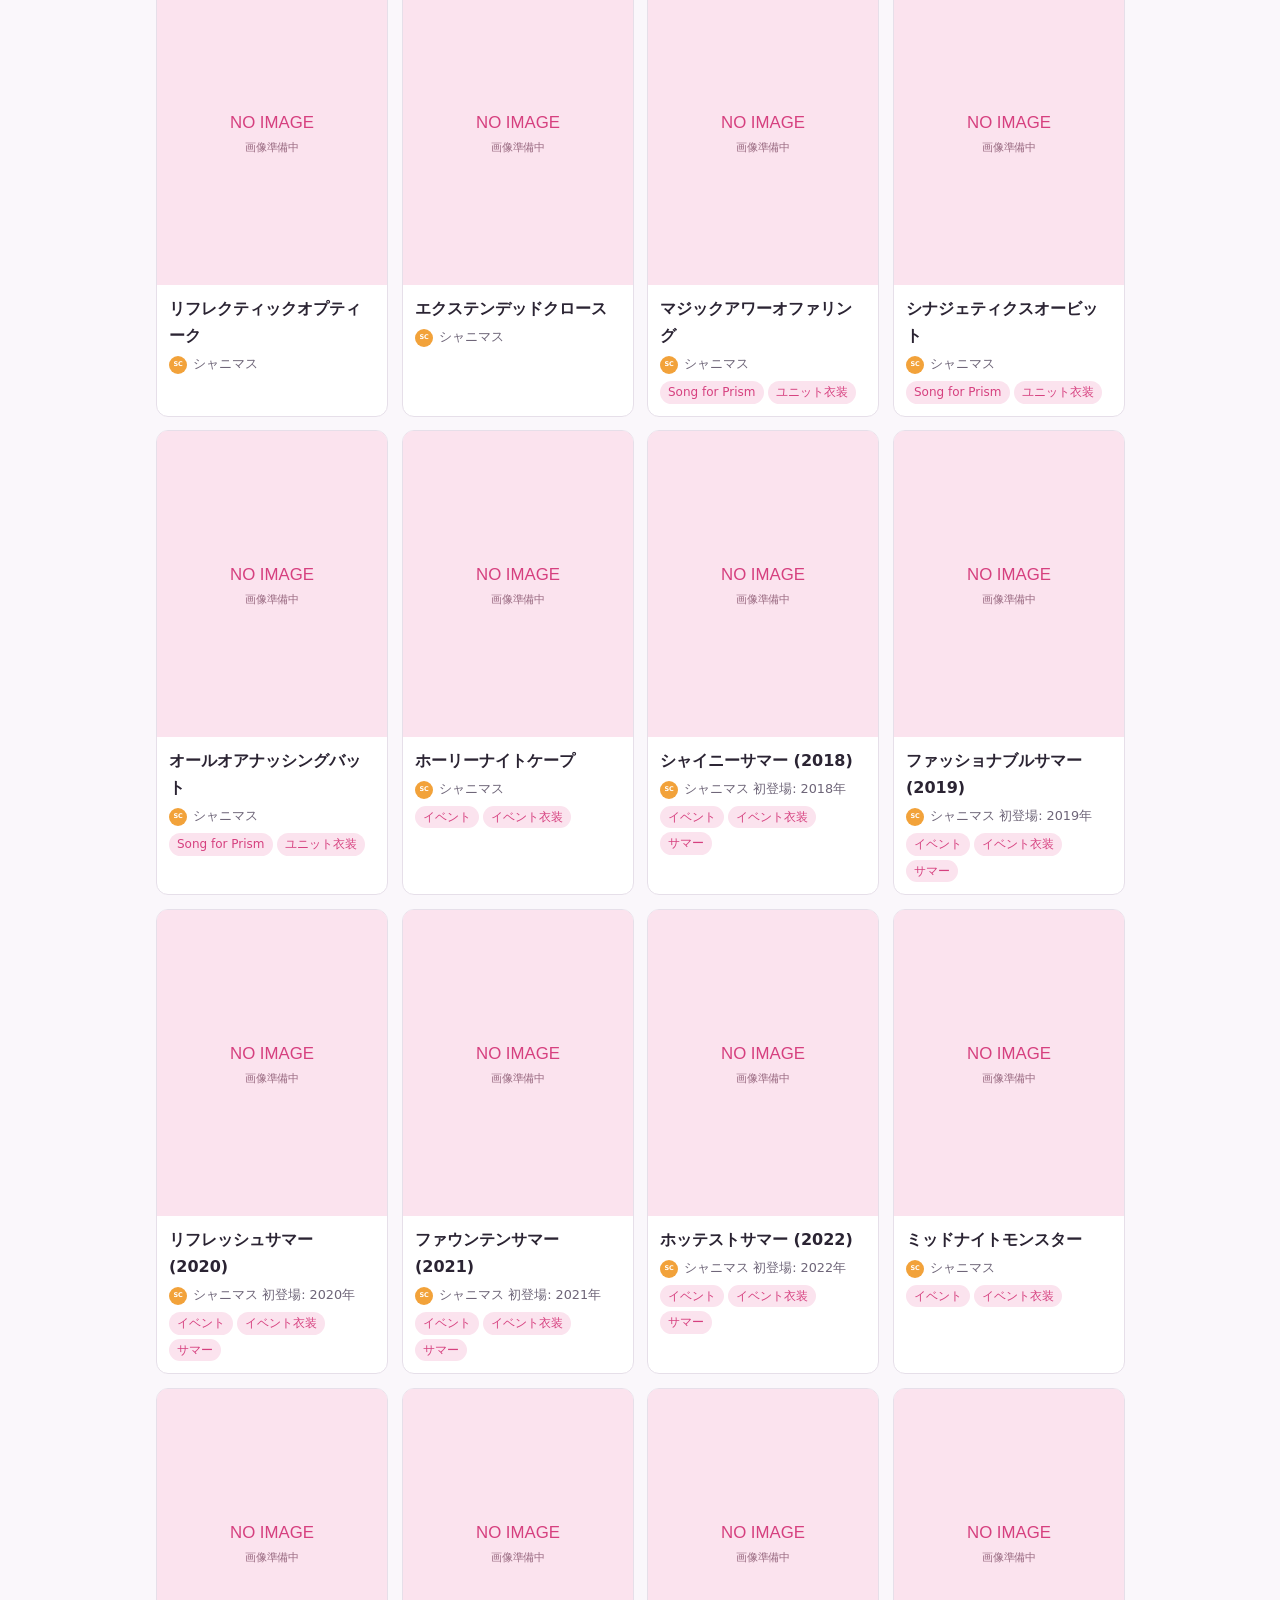
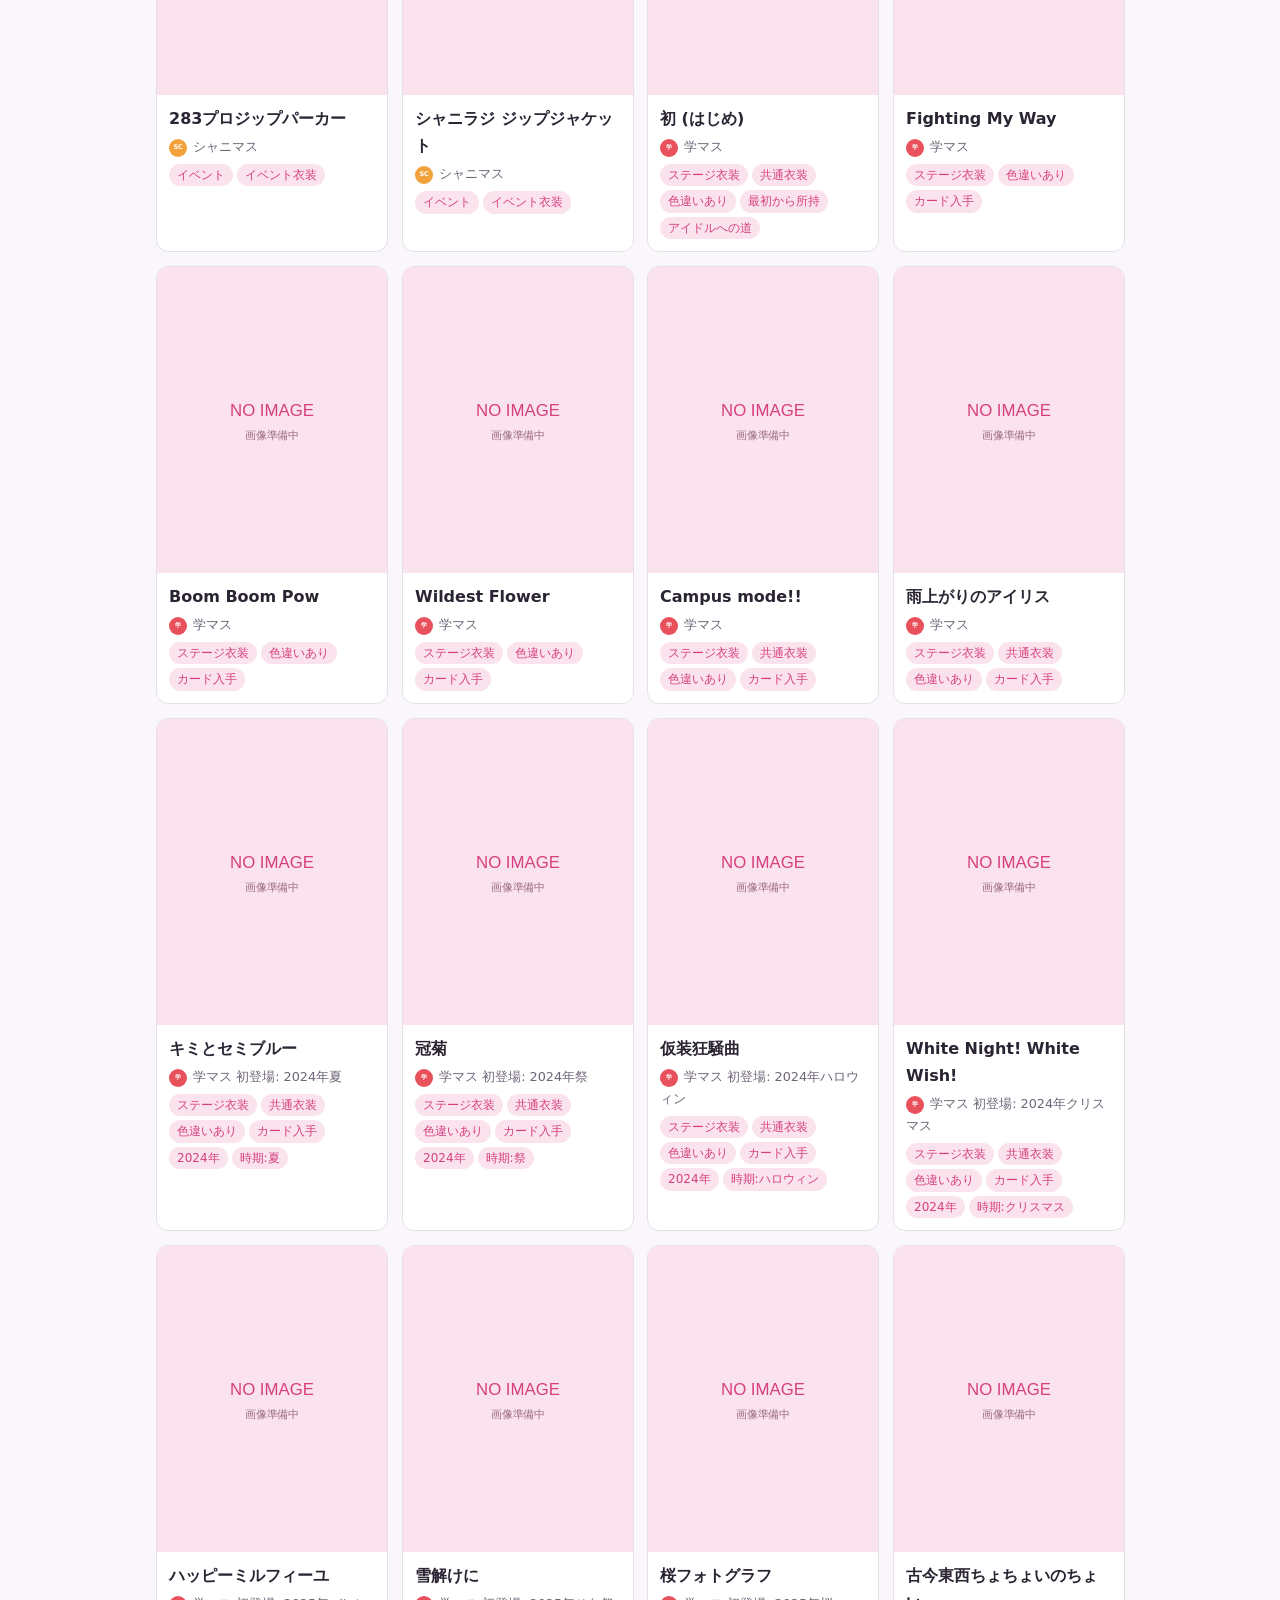
==== commit 09a0e2b1: "検索機能の変更、それにともないデータの持ち方を変更" ====
--- a/index.html
+++ b/index.html
@@ -18,10 +18,13 @@
     <section class="filter" aria-label="絞り込み">
       <h2>タグで絞り込み</h2>
       <div class="row">
-        <input id="search" type="search" placeholder="衣装名・アイドル名・ライブ名・楽曲名で検索">
+        <input id="search" type="search" placeholder="衣装名・着用者・ライブ名・楽曲名で検索">
         <button id="clear" class="btn" type="button">条件をクリア</button>
       </div>
       <div id="chips" class="chips"></div>
+
+      <h2 class="sub">着用者で絞り込み</h2>
+      <div id="wearers"></div>
     </section>
 
     <p id="count" class="count"></p>
--- a/css/style.css
+++ b/css/style.css
@@ -65,6 +65,11 @@
   border: 1px solid var(--border); background: var(--card); color: var(--fg);
   border-radius: 8px; padding: 6px 12px; font: inherit; font-size: .85rem; cursor: pointer;
 }
+.filter h2.sub { margin-top: 14px; }
+.chip-group { margin-bottom: 8px; }
+.chip-group-label { margin: 0 0 4px; font-size: .8rem; color: var(--muted); display: flex; align-items: center; gap: 6px; }
+.chip.wearer[aria-pressed="true"] { background: #4b7bec; border-color: #4b7bec; }
+.wearer-list { list-style: none; margin: 0; padding: 0; display: flex; flex-wrap: wrap; gap: 6px; }
 .count { color: var(--muted); font-size: .9rem; margin: 0 0 12px; }
 
 /* 一覧 */
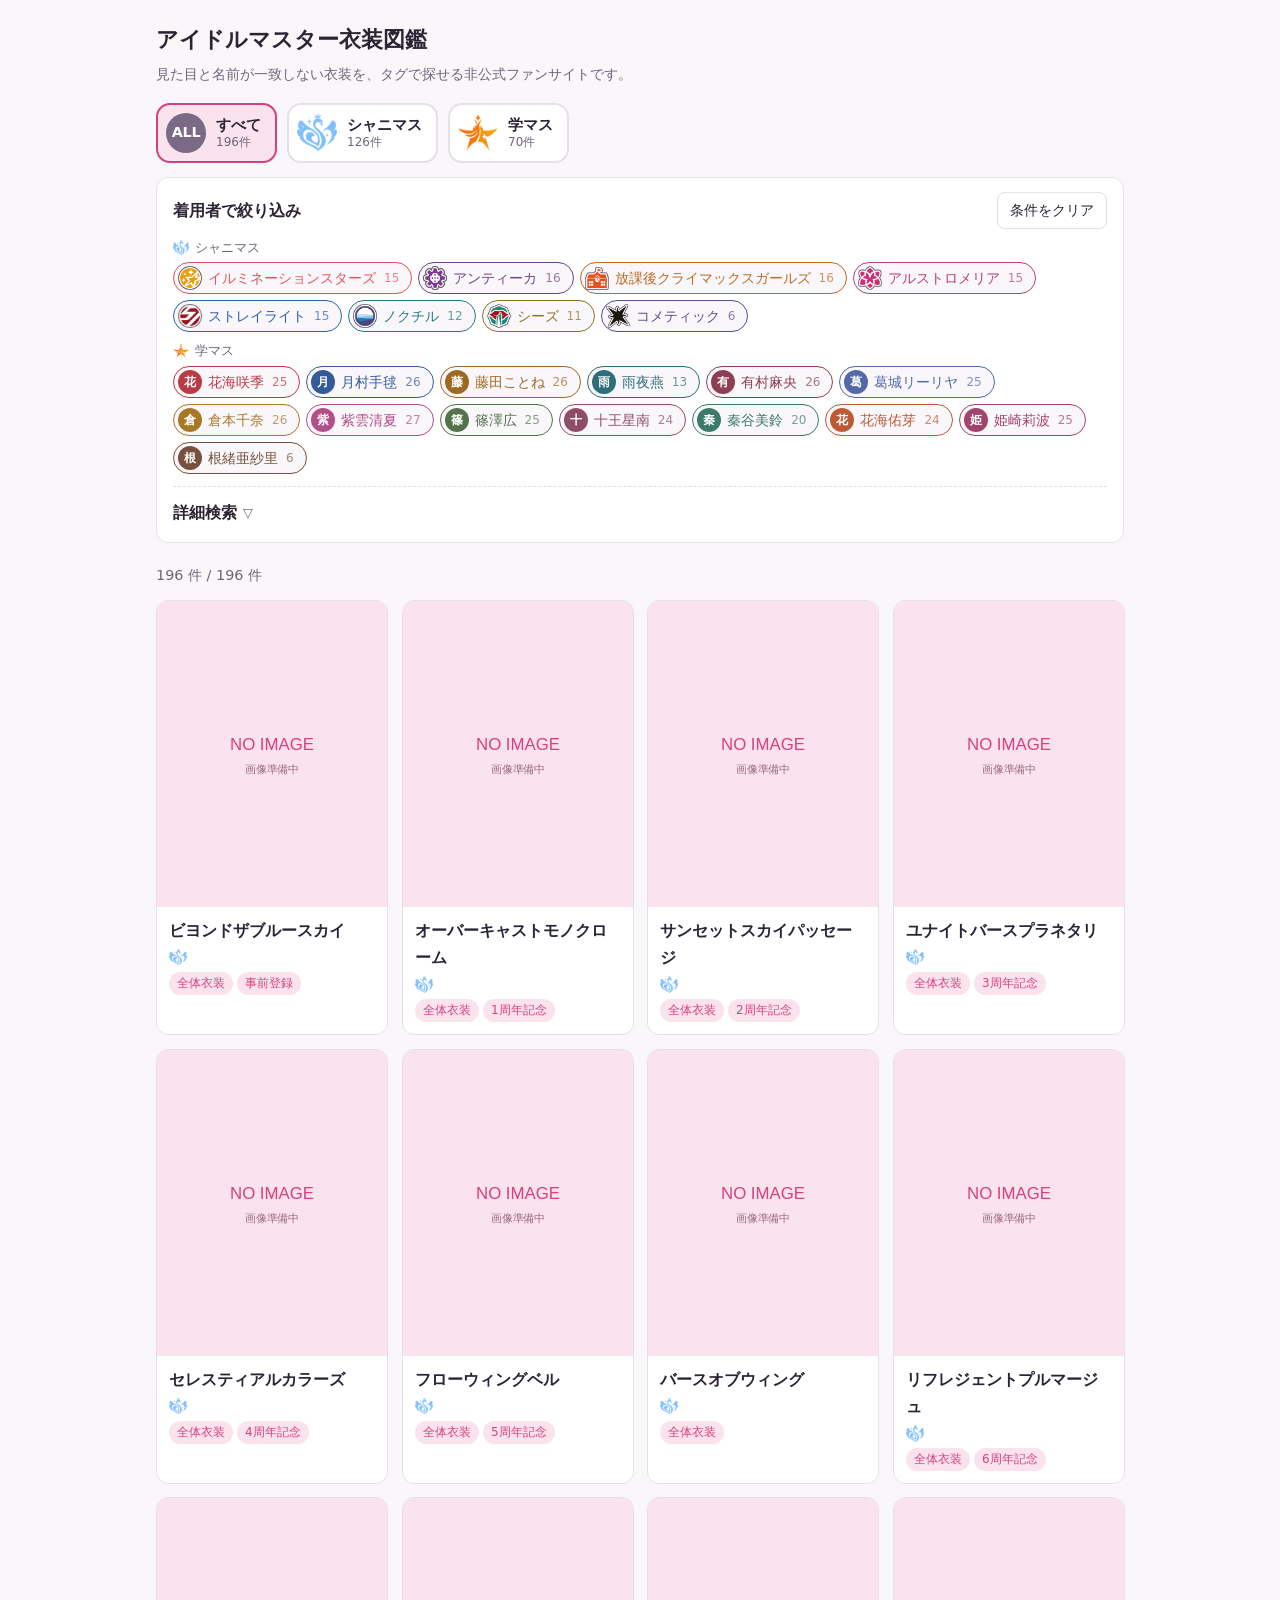
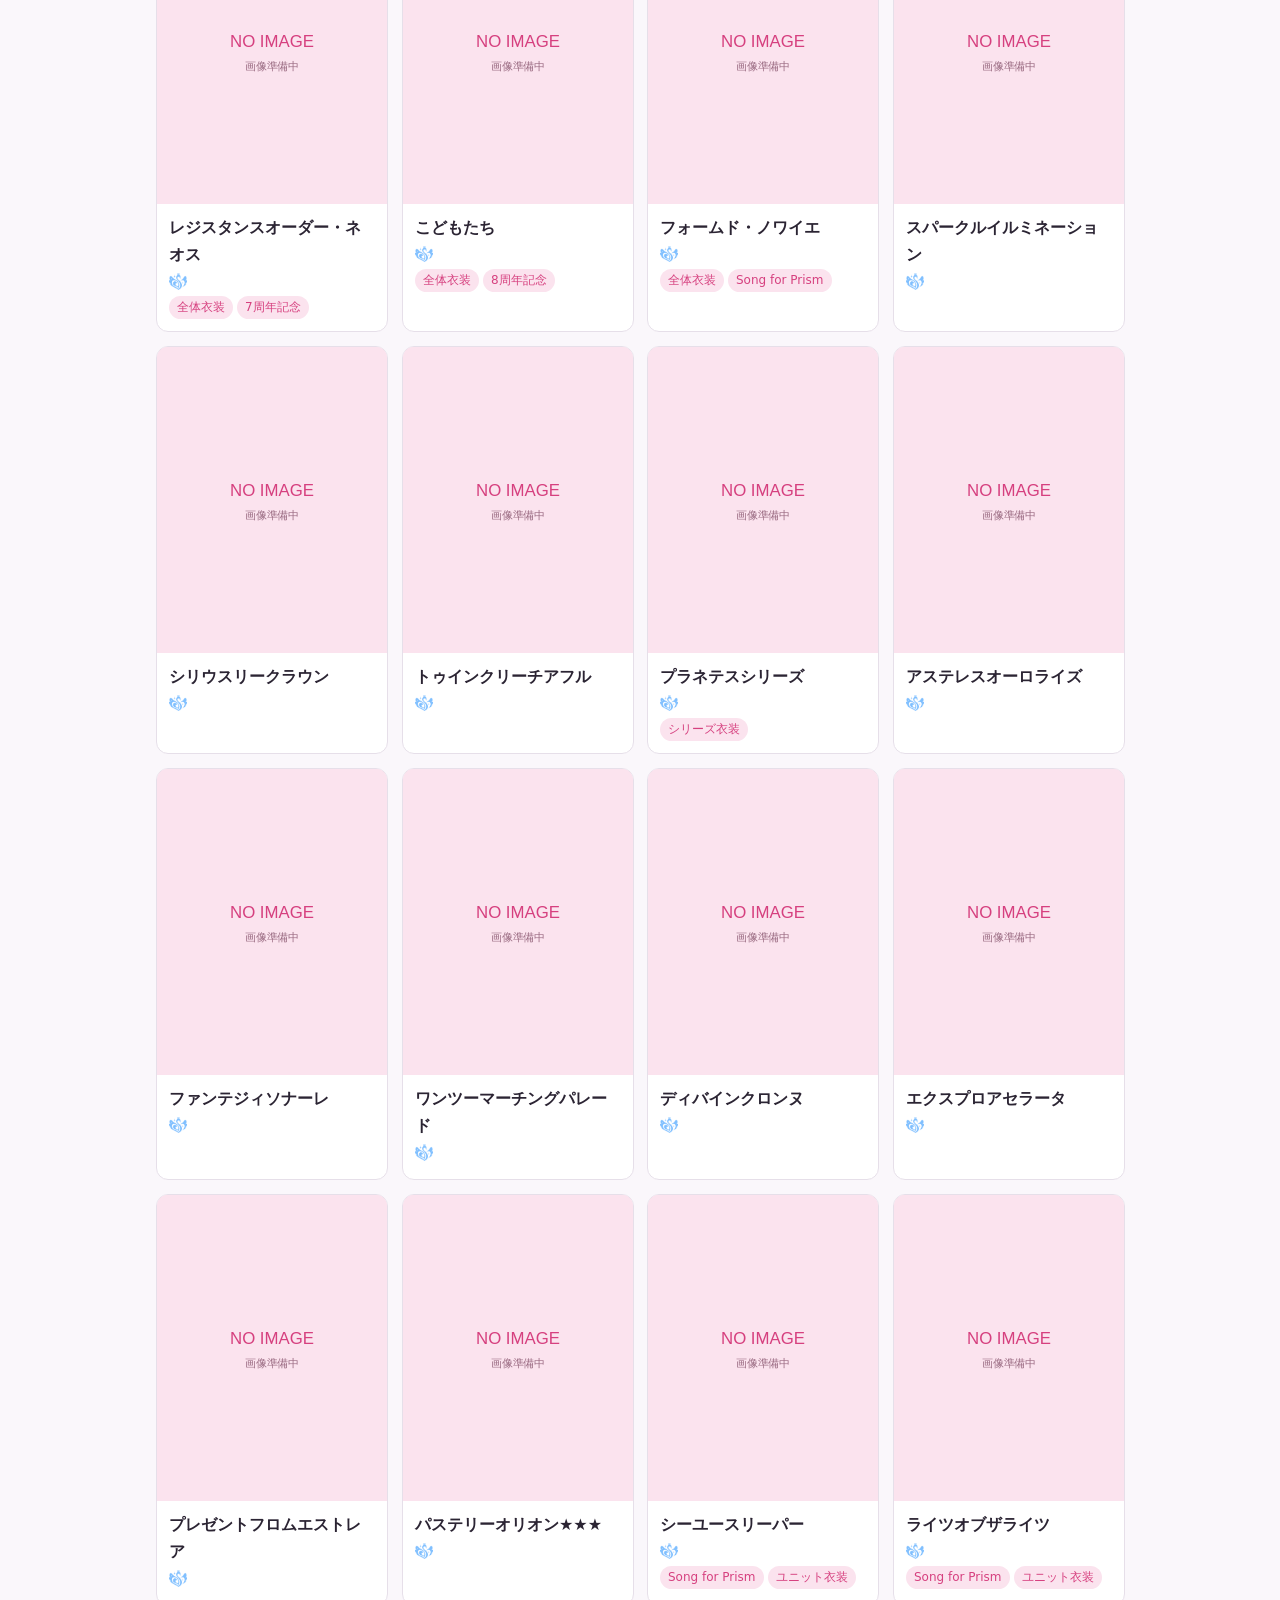
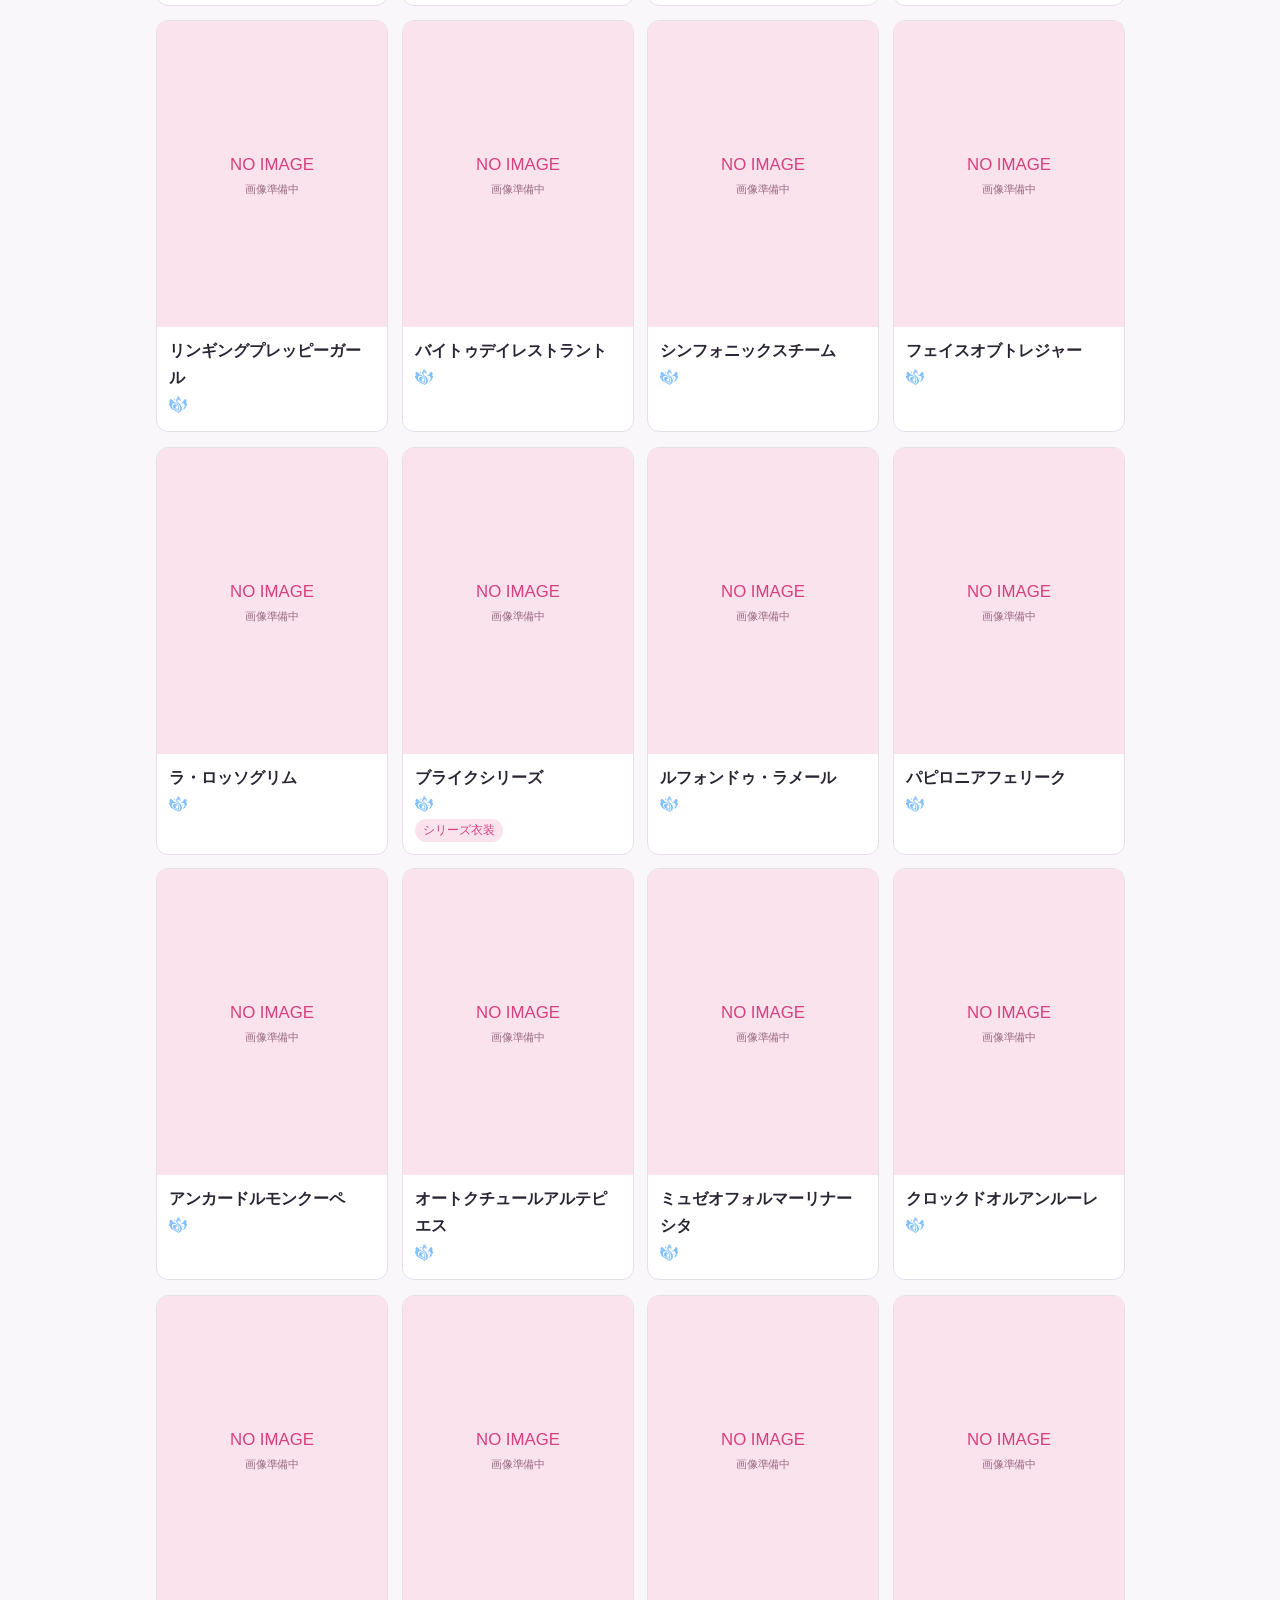
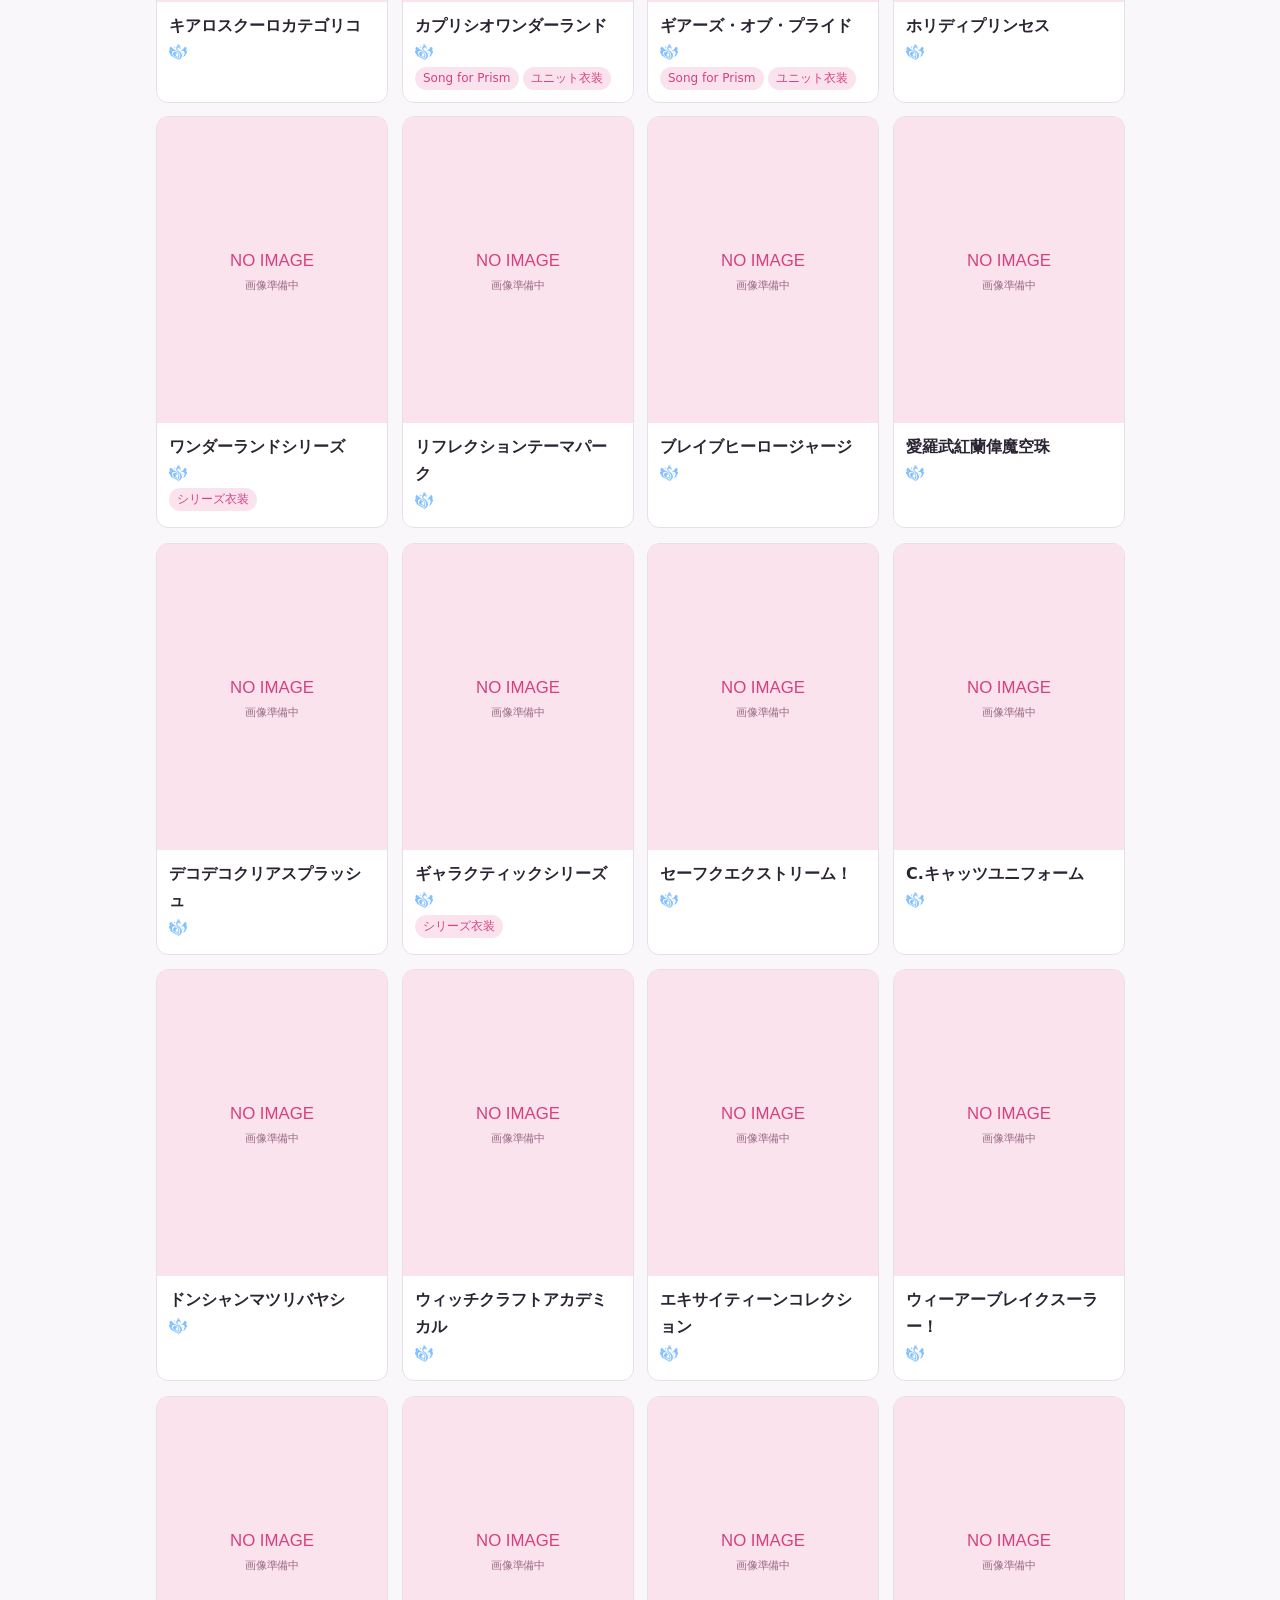
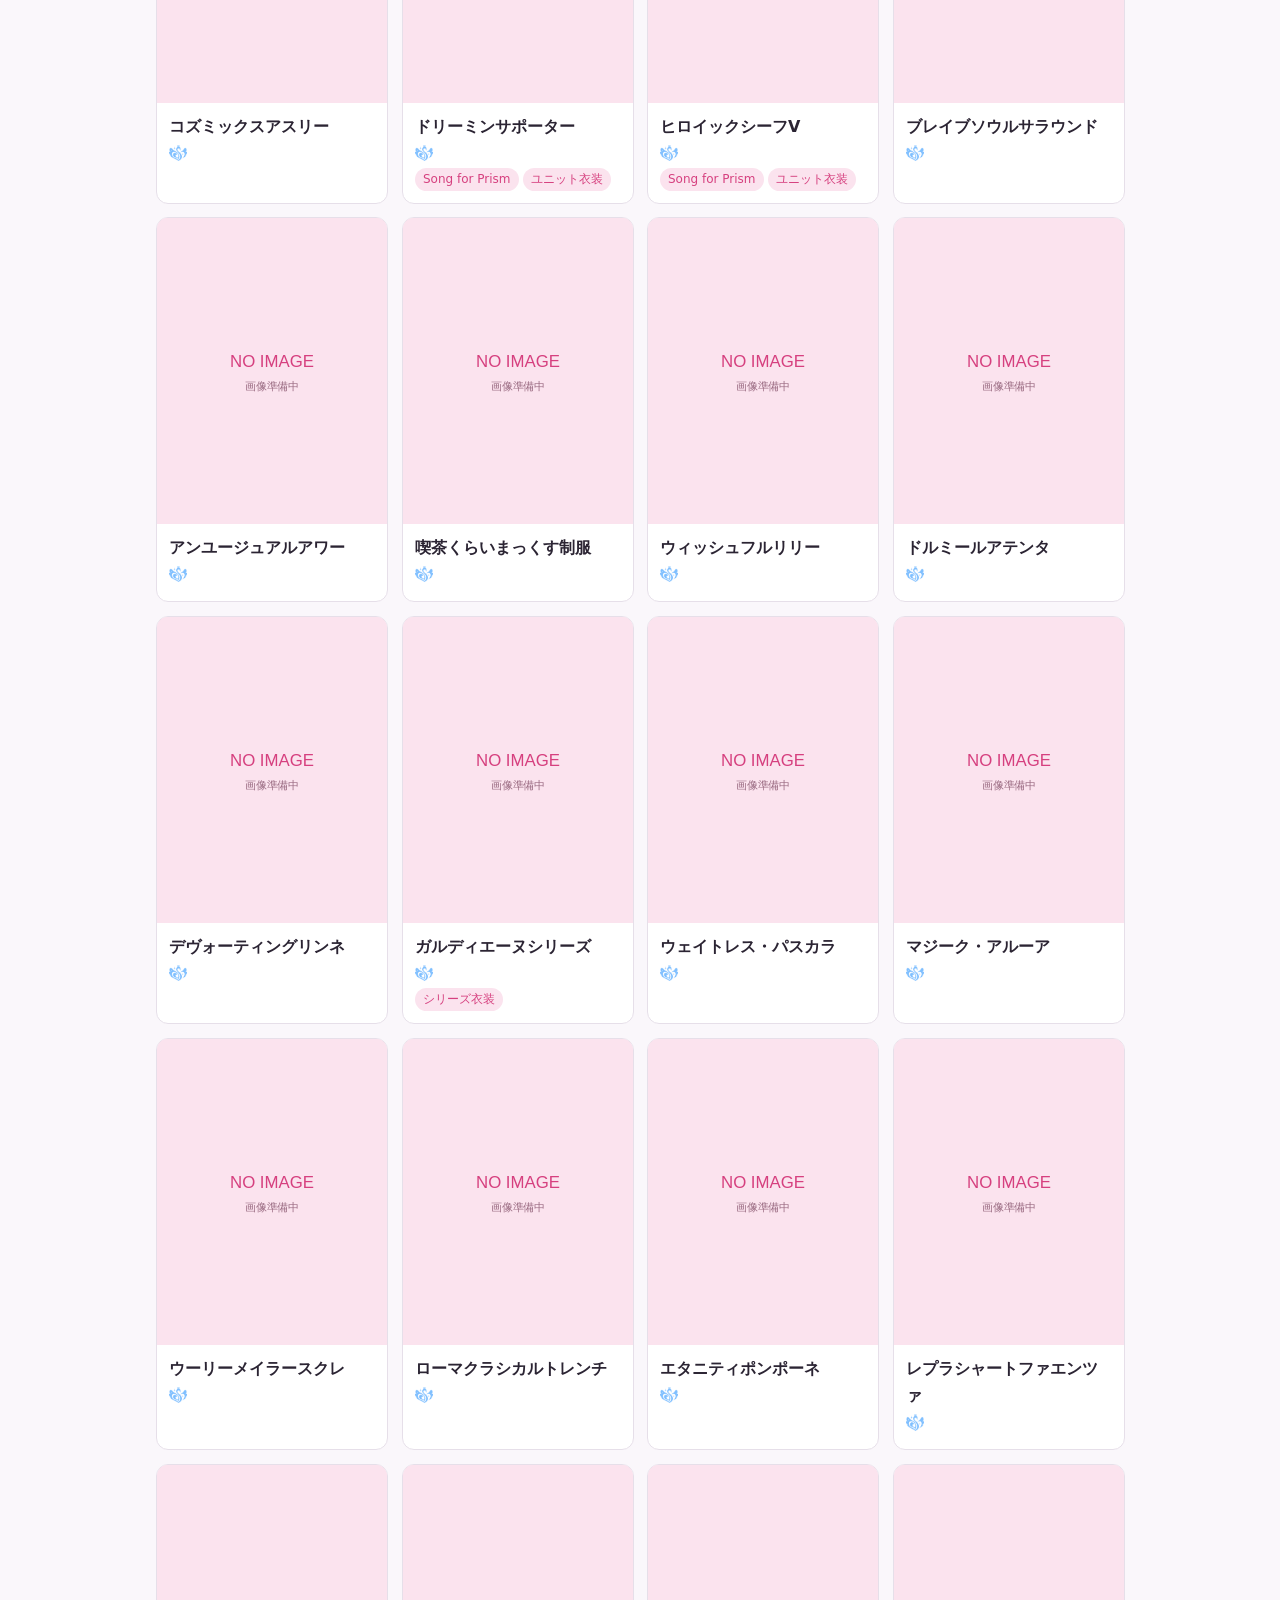
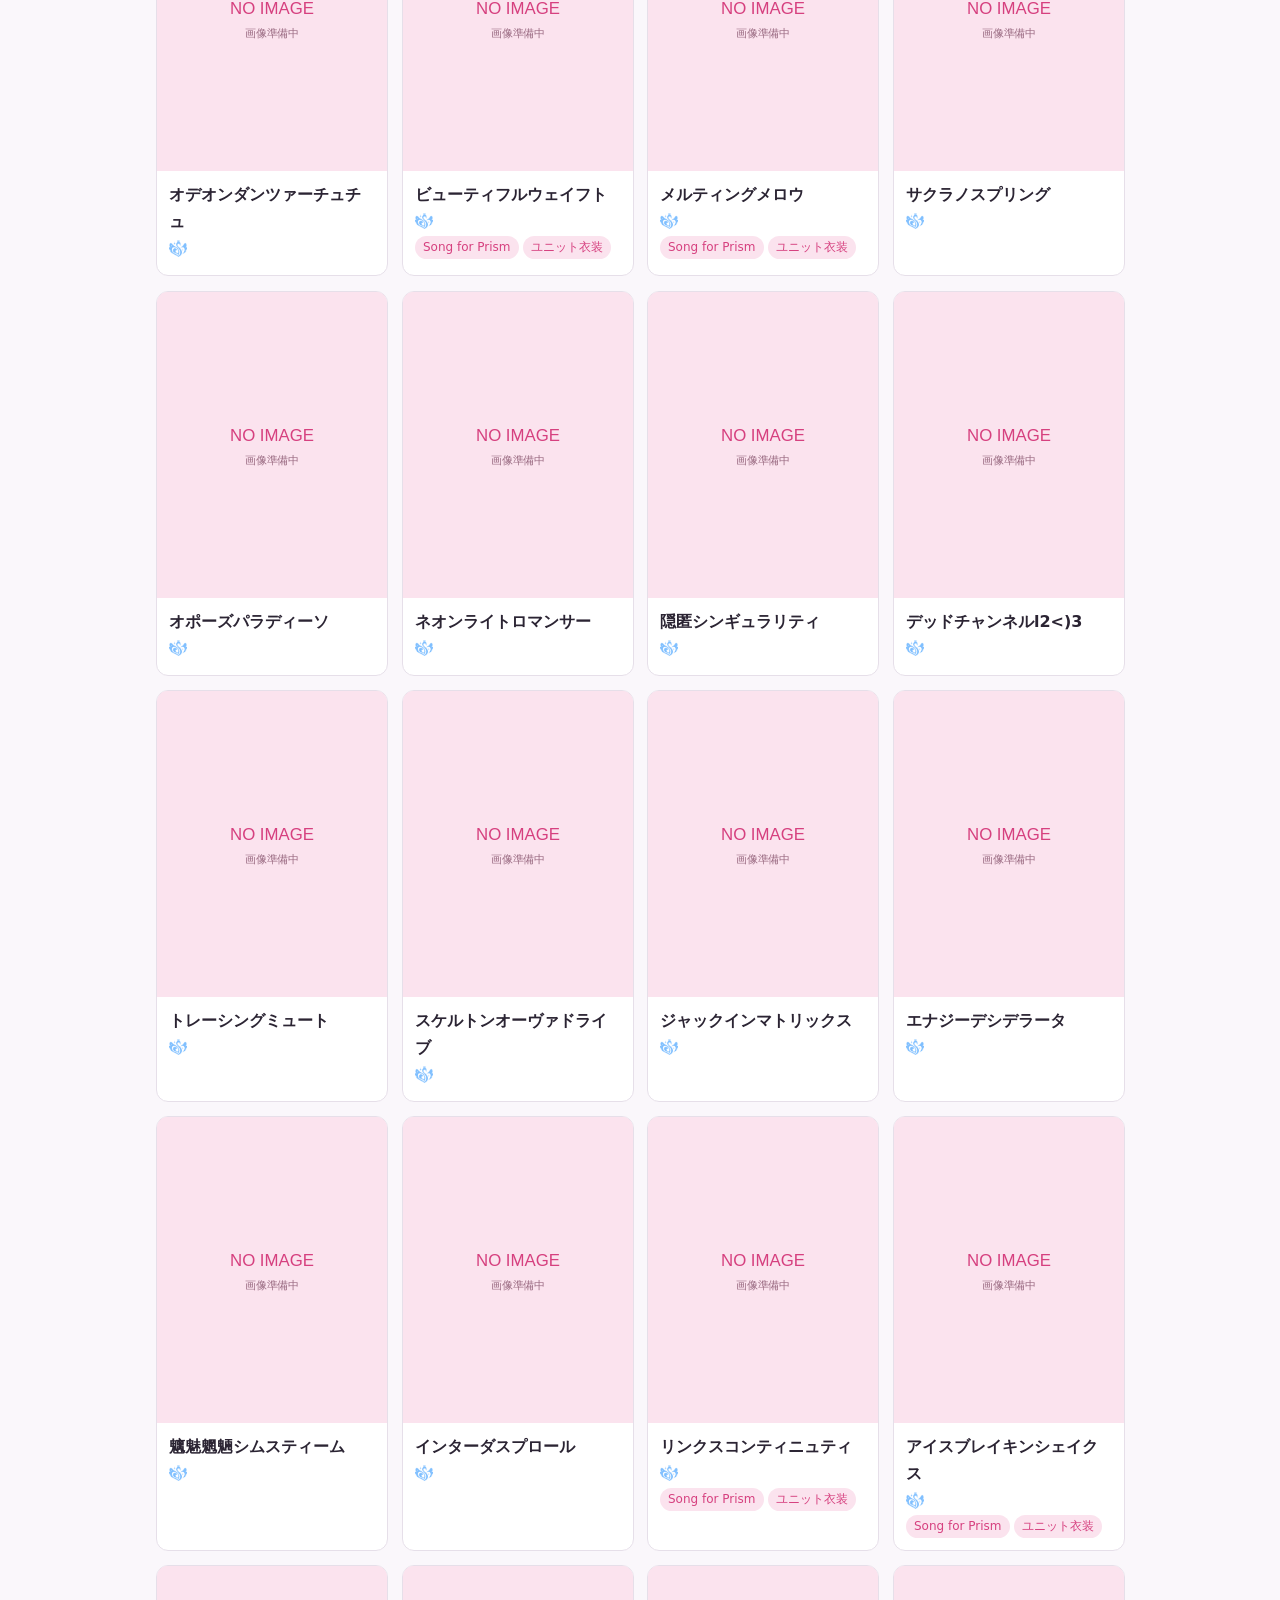
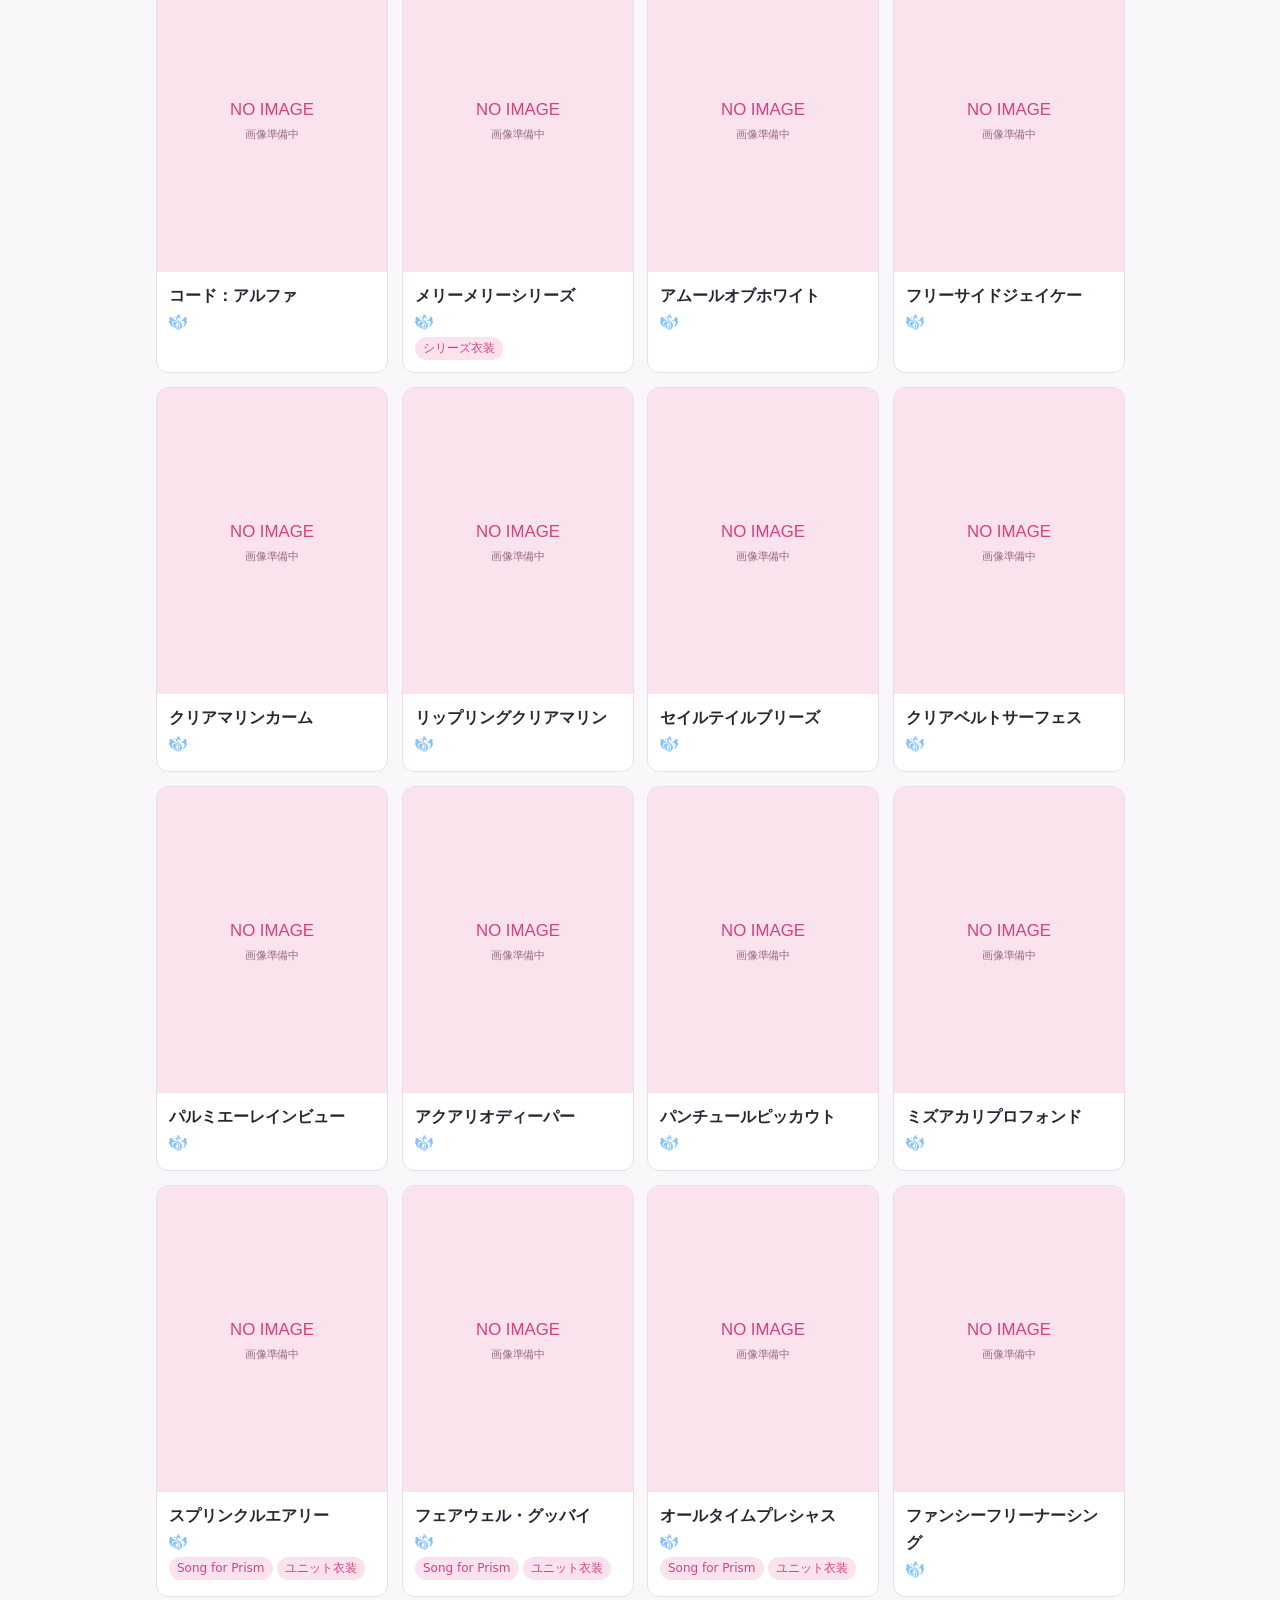
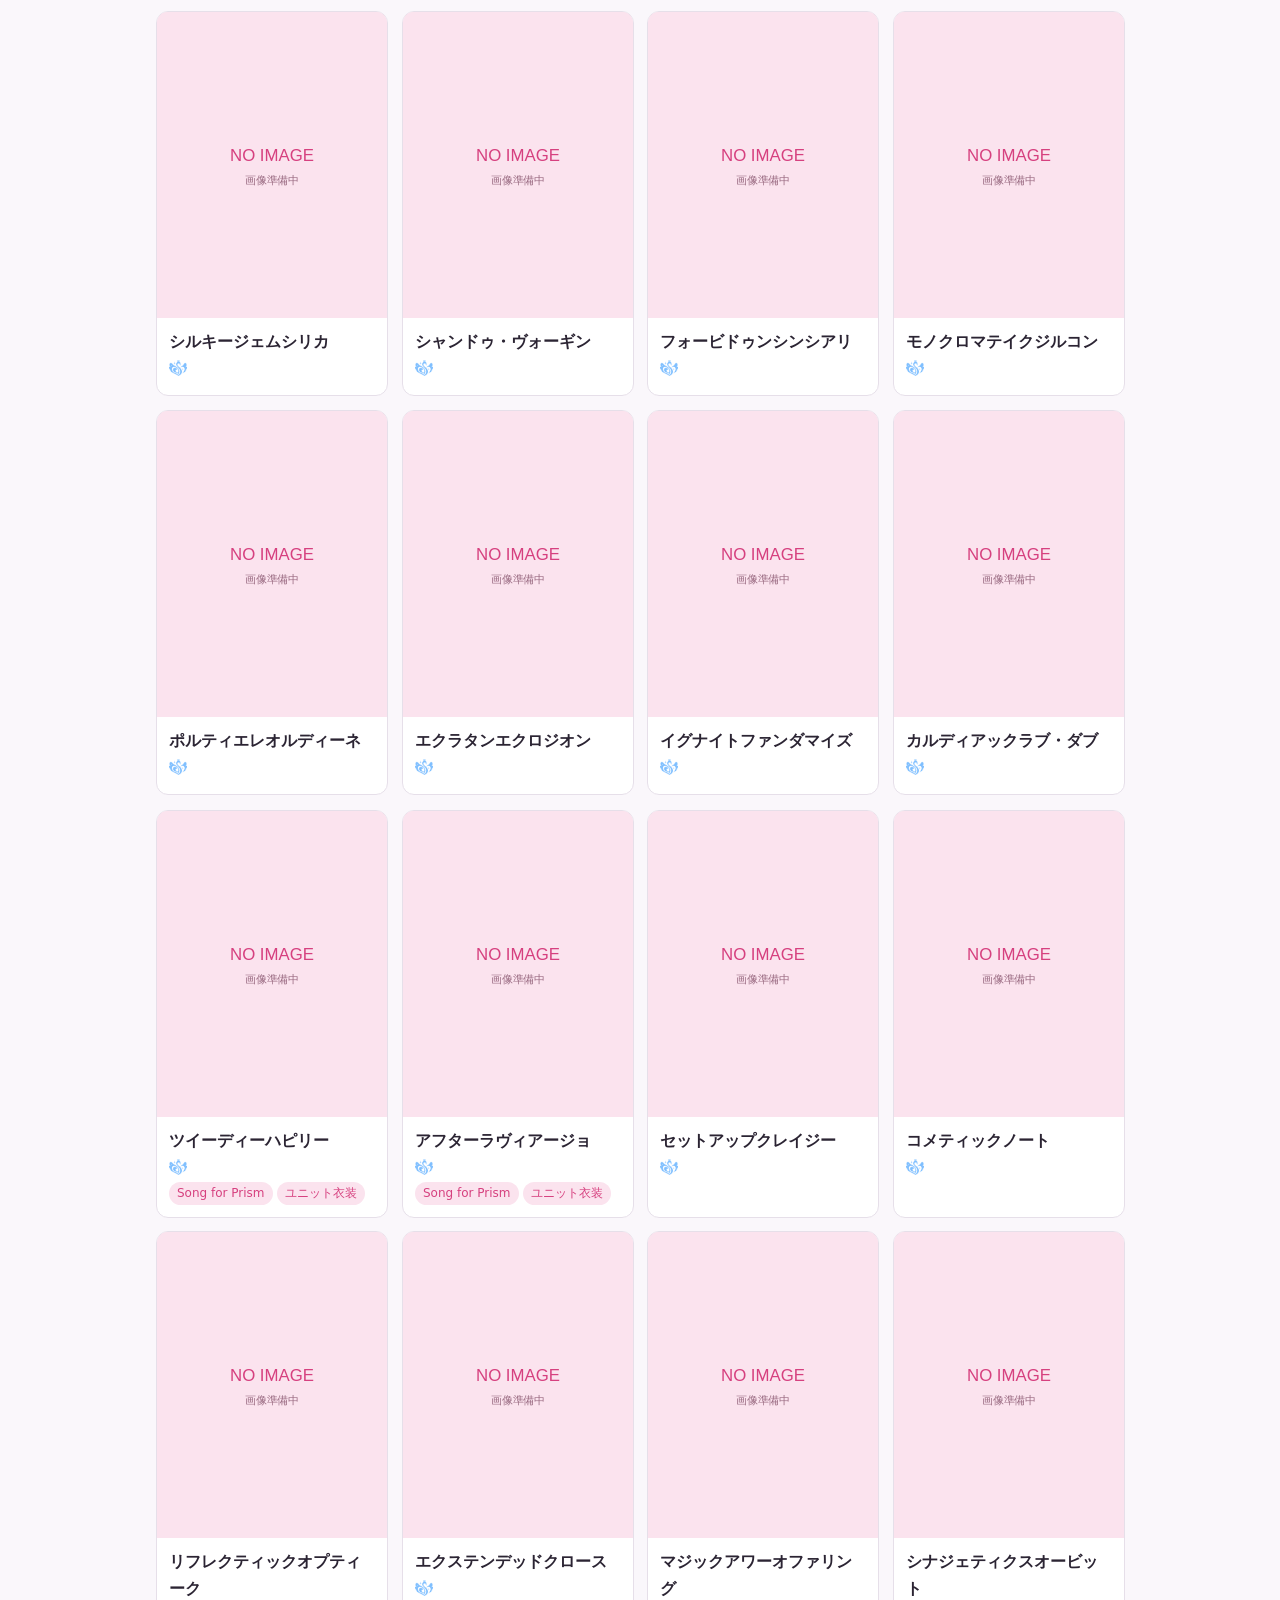
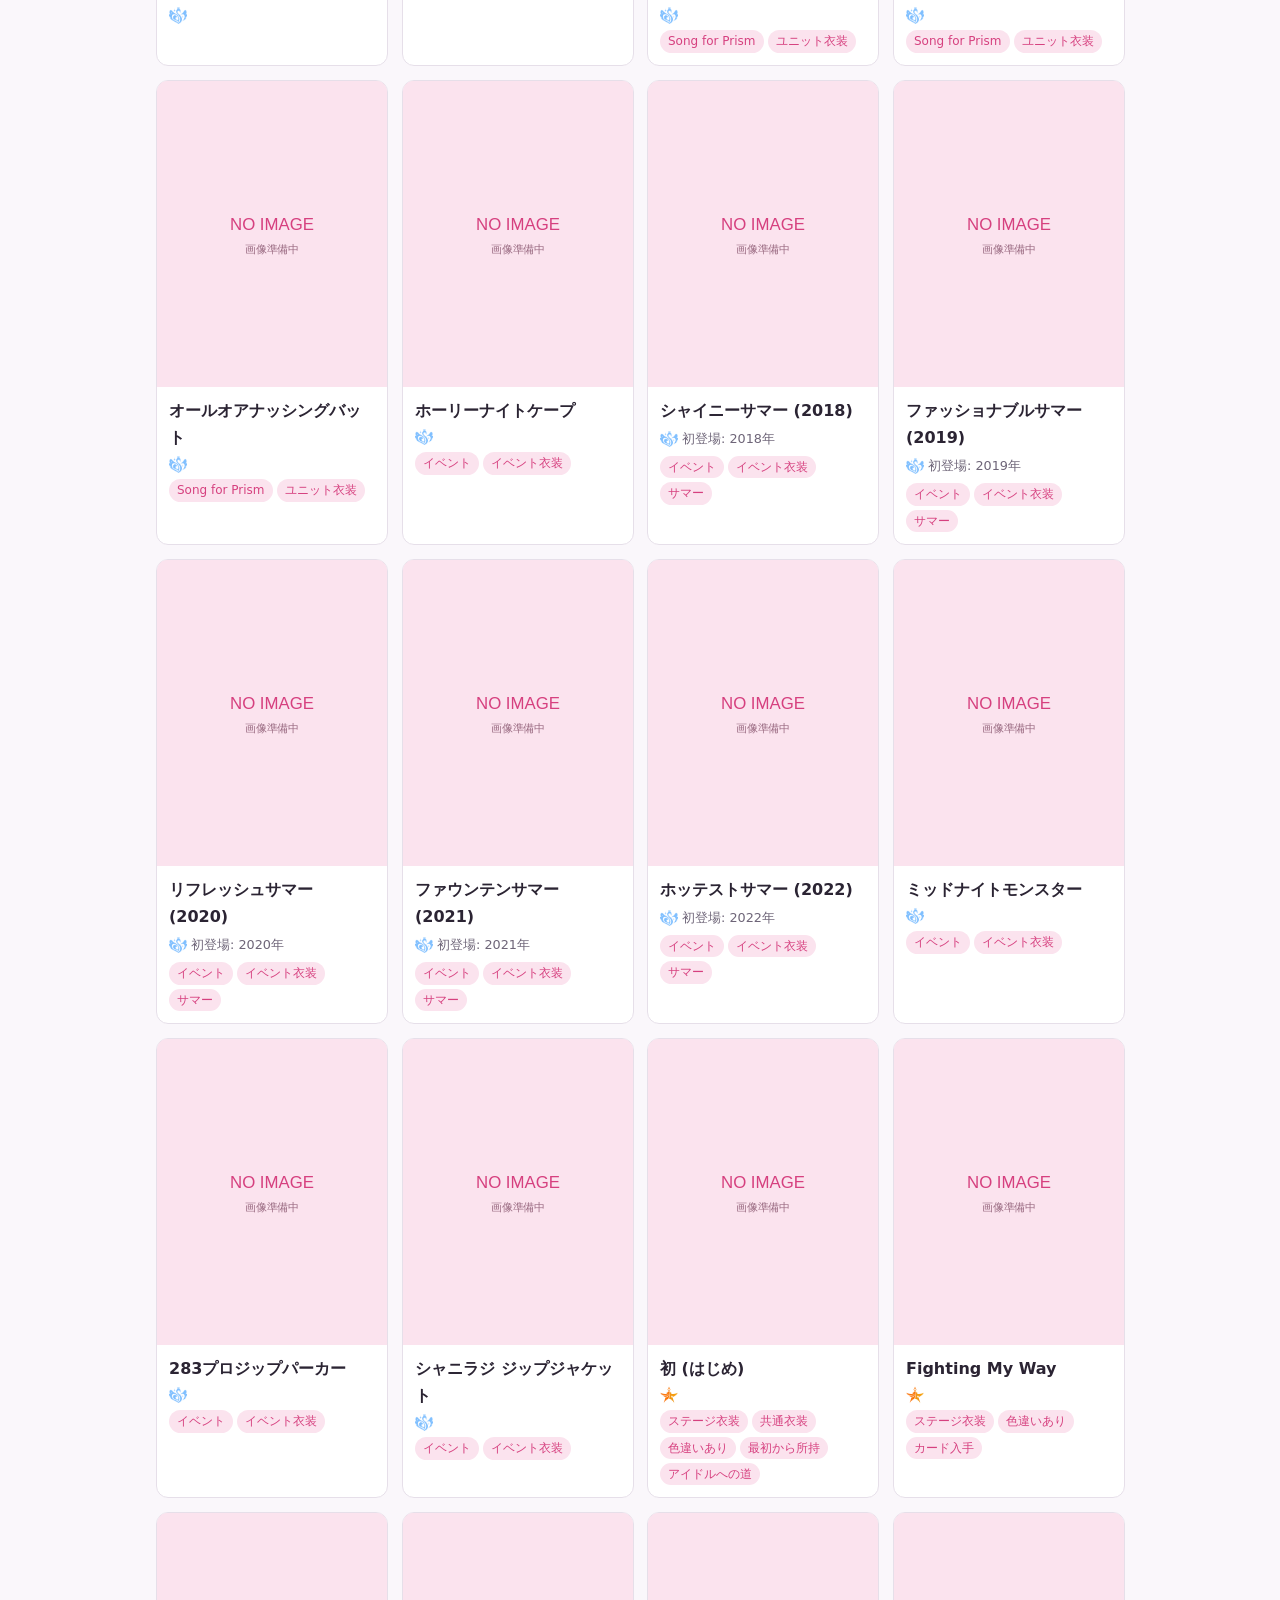
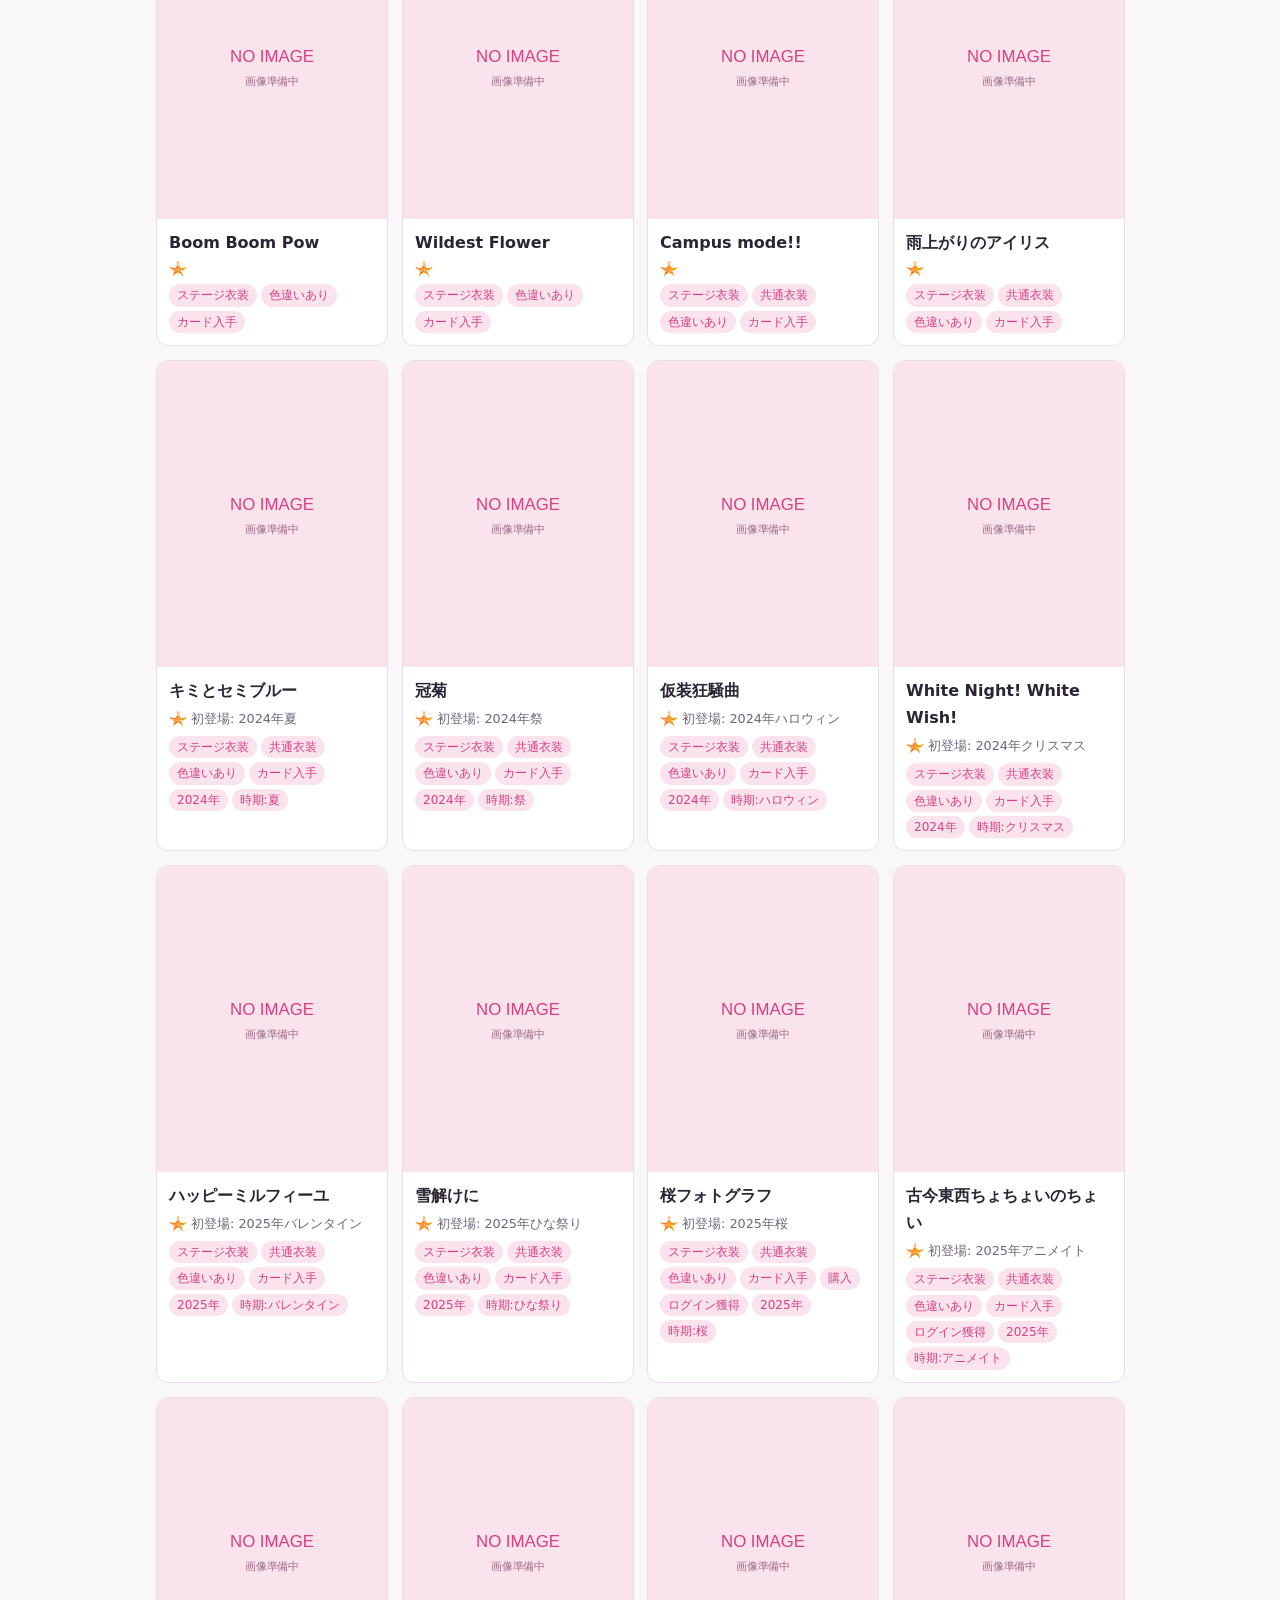
==== commit 5038ff58: "トップページの表示情報の修正、それにともないjsonデータの変更、アイコンの追加" ====
--- a/index.html
+++ b/index.html
@@ -16,15 +16,20 @@
     <nav id="series" class="series" aria-label="作品の切り替え"></nav>
 
     <section class="filter" aria-label="絞り込み">
-      <h2>タグで絞り込み</h2>
-      <div class="row">
-        <input id="search" type="search" placeholder="衣装名・着用者・ライブ名・楽曲名で検索">
+      <div class="filter-head">
+        <h2>着用者で絞り込み</h2>
         <button id="clear" class="btn" type="button">条件をクリア</button>
       </div>
-      <div id="chips" class="chips"></div>
+      <div id="wearers"></div>
 
-      <h2 class="sub">着用者で絞り込み</h2>
-      <div id="wearers"></div>
+      <details id="advanced" class="advanced">
+        <summary>詳細検索<span id="adv-count" class="adv-count"></span></summary>
+        <div class="row">
+          <input id="search" type="search" placeholder="衣装名・着用者・ライブ名・楽曲名で検索">
+        </div>
+        <h3>タグで絞り込み</h3>
+        <div id="chips" class="chips"></div>
+      </details>
     </section>
 
     <p id="count" class="count"></p>
--- a/css/style.css
+++ b/css/style.css
@@ -65,10 +65,45 @@
   border: 1px solid var(--border); background: var(--card); color: var(--fg);
   border-radius: 8px; padding: 6px 12px; font: inherit; font-size: .85rem; cursor: pointer;
 }
-.filter h2.sub { margin-top: 14px; }
+.filter-head { display: flex; justify-content: space-between; align-items: center; gap: 8px; margin-bottom: 8px; }
+.filter-head h2 { margin: 0; }
+
+/* 詳細検索(開閉) */
+.advanced { margin-top: 12px; border-top: 1px dashed var(--border); padding-top: 10px; }
+.advanced summary {
+  cursor: pointer; font-weight: 700; font-size: 1rem; list-style: none;
+  display: flex; align-items: center; gap: 6px; user-select: none; padding: 2px 0;
+}
+.advanced summary::-webkit-details-marker { display: none; }
+.advanced summary::after { content: "▽"; font-size: .8em; color: var(--muted); }
+.advanced[open] summary::after { content: "△"; }
+.advanced summary:hover { color: var(--accent); }
+.adv-count { background: var(--accent); color: #fff; border-radius: 999px; font-size: .72rem; padding: 0 8px; line-height: 1.6; }
+.adv-count:empty { display: none; }
+.advanced h3 { margin: 12px 0 8px; font-size: .95rem; }
+.advanced .row { margin-top: 10px; }
+
+/* 着用者アイコン */
+.w-icon {
+  --size: 24px;
+  display: inline-flex; align-items: center; justify-content: center; flex: none;
+  width: var(--size); height: var(--size); border-radius: 50%;
+  color: #fff; font-weight: 800; font-size: calc(var(--size) * .5);
+  object-fit: cover; vertical-align: middle; overflow: hidden;
+}
+img.w-icon { border-radius: 0; object-fit: contain; }
+.chip.wearer { display: inline-flex; align-items: center; gap: 6px; padding: 3px 12px 3px 4px; }
+.chip.wearer .n { margin-left: 2px; }
+.chip.wearer { border-color: var(--wearer-color, var(--border)); }
+.chip.wearer[aria-pressed="false"] { color: var(--wearer-color, var(--fg)); }
+.chip.wearer[aria-pressed="true"] {
+  background: var(--wearer-color, #4b7bec);
+  border-color: var(--wearer-color, #4b7bec);
+  color: var(--wearer-text-color, #fff);
+}
+ul.plain li .w-icon { --size: 20px; margin-right: 6px; }
 .chip-group { margin-bottom: 8px; }
 .chip-group-label { margin: 0 0 4px; font-size: .8rem; color: var(--muted); display: flex; align-items: center; gap: 6px; }
-.chip.wearer[aria-pressed="true"] { background: #4b7bec; border-color: #4b7bec; }
 .wearer-list { list-style: none; margin: 0; padding: 0; display: flex; flex-wrap: wrap; gap: 6px; }
 .count { color: var(--muted); font-size: .9rem; margin: 0 0 12px; }
 
@@ -83,7 +118,15 @@
 .card img { width: 100%; aspect-ratio: 3 / 4; object-fit: cover; display: block; background: var(--accent-soft); }
 .card .body { padding: 10px 12px 12px; }
 .card .name { font-weight: 700; margin: 0 0 4px; }
-.card .meta { font-size: .8rem; color: var(--muted); margin: 0 0 6px; }
+.card .meta {
+  display: flex; align-items: center; flex-wrap: wrap; gap: 4px;
+  font-size: .8rem; color: var(--muted); margin: 0 0 6px;
+}
+.card .meta .s-badge { flex: none; }
+.card .meta img.s-badge {
+  width: var(--size); height: var(--size); aspect-ratio: 1;
+  border-radius: 0; object-fit: contain; background: transparent;
+}
 .tags { display: flex; flex-wrap: wrap; gap: 4px; }
 .tag {
   font-size: .75rem; background: var(--accent-soft); color: var(--accent);
@@ -130,7 +173,7 @@
   color: #fff; font-weight: 800; font-size: calc(var(--size) * .36);
   letter-spacing: -.02em; vertical-align: middle;
 }
-.card .meta .s-badge { margin-right: 2px; }
+img.s-badge { border-radius: 0; object-fit: contain; }
 .costume .series-line { display: flex; align-items: center; gap: 8px; margin: 0 0 6px; color: var(--muted); font-size: .9rem; }
 
 /* ===== アニメーション ===== */
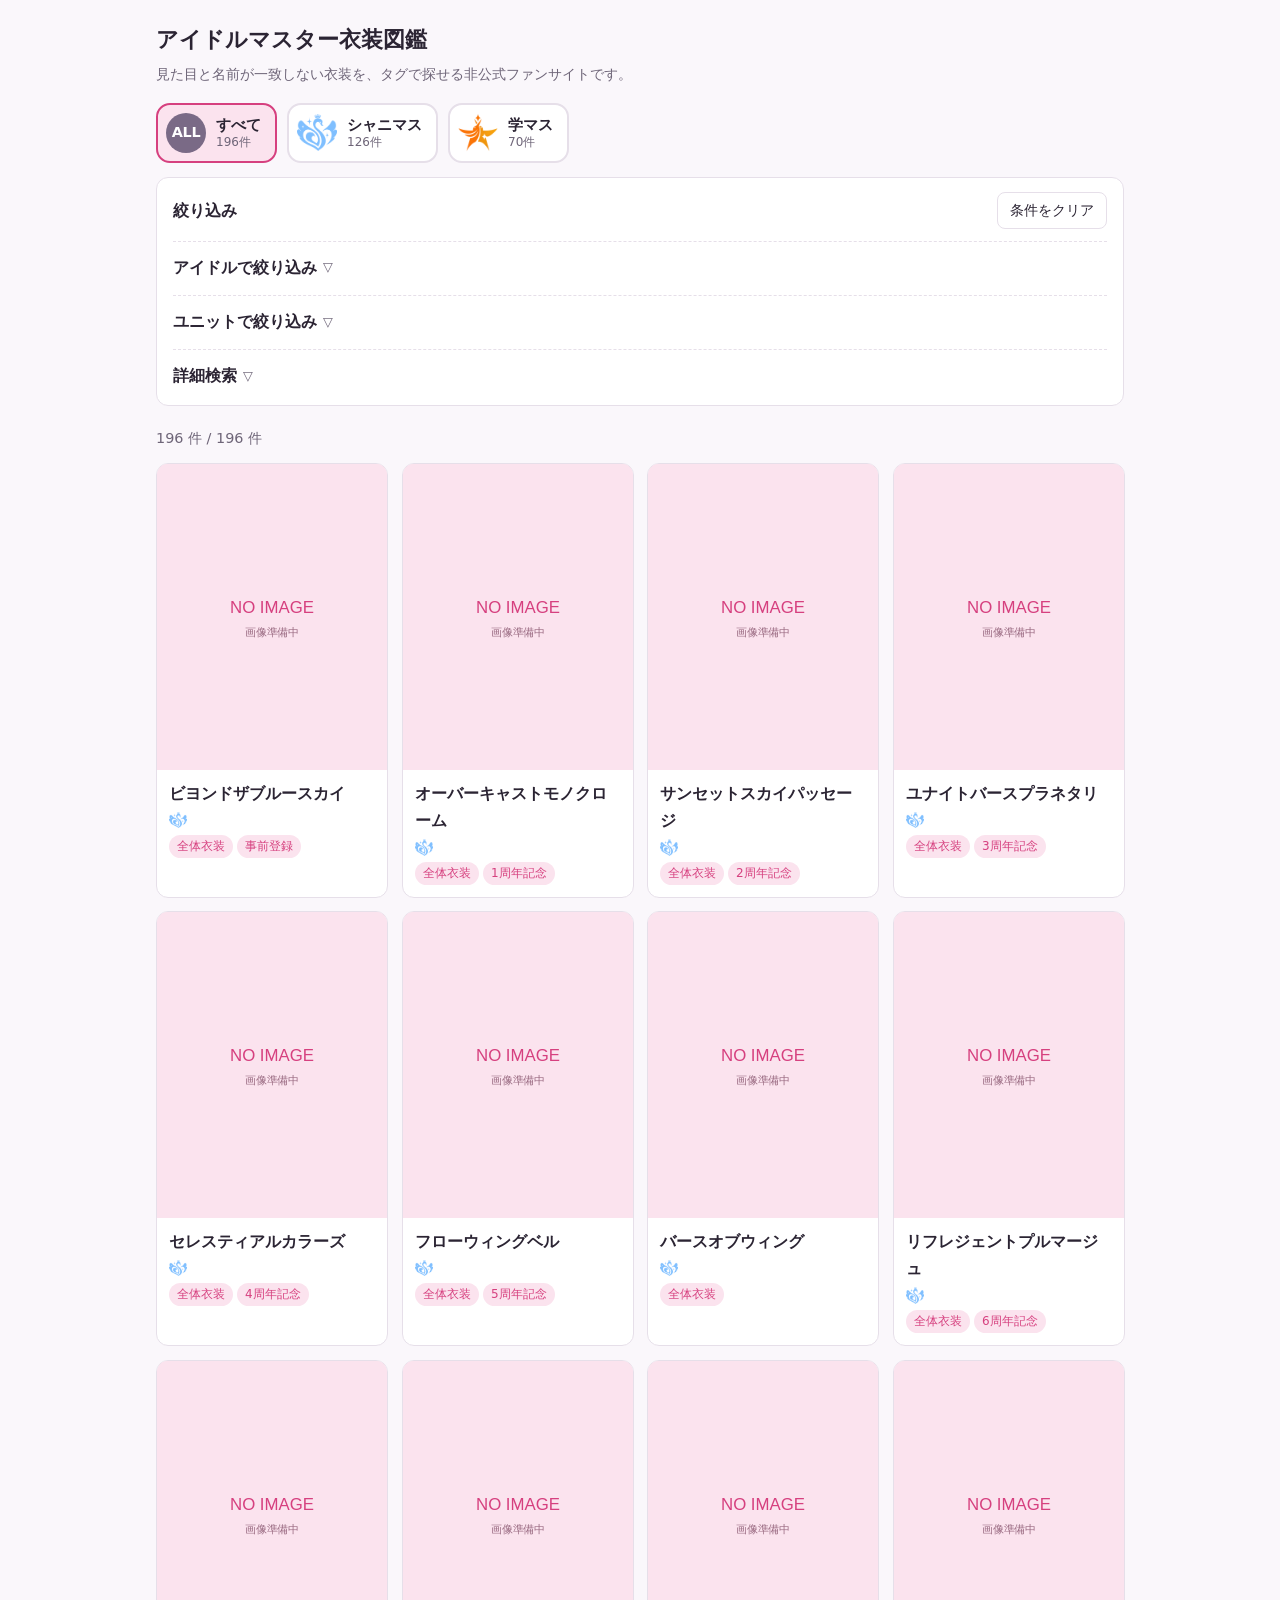
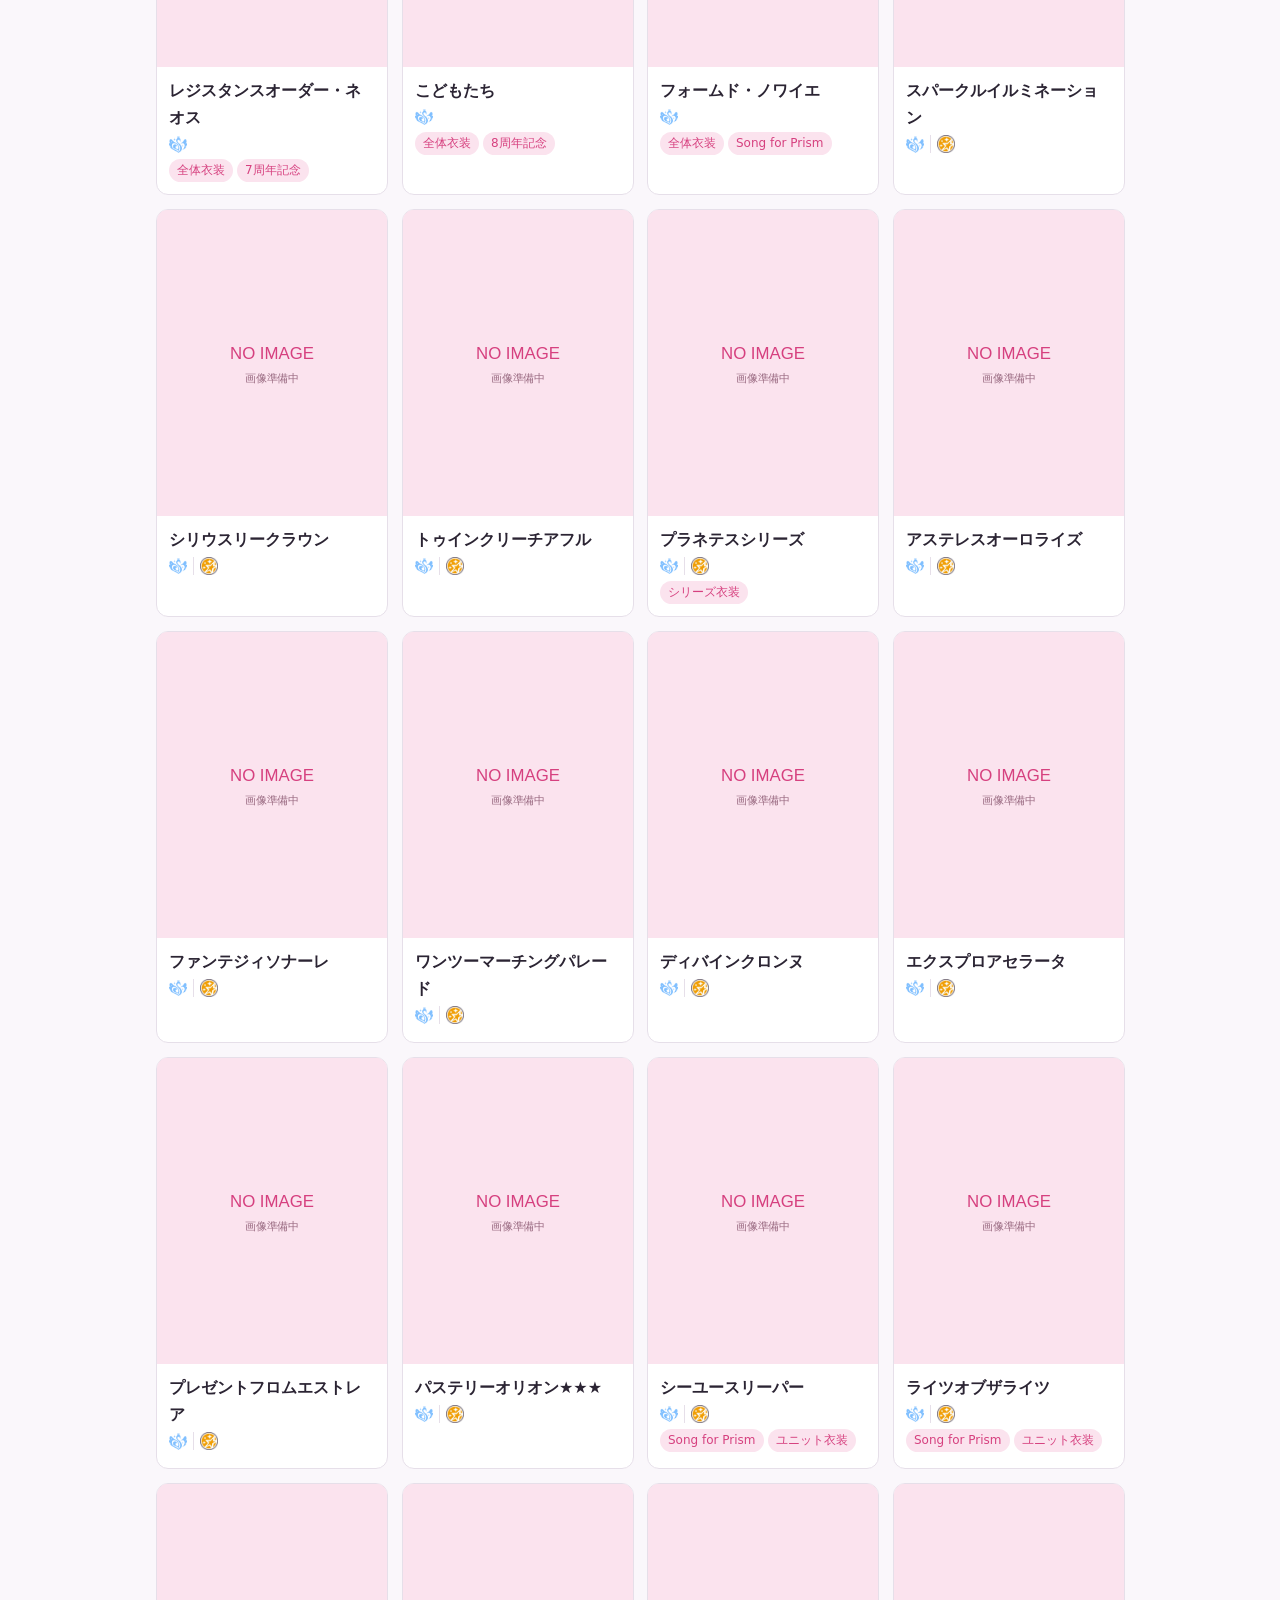
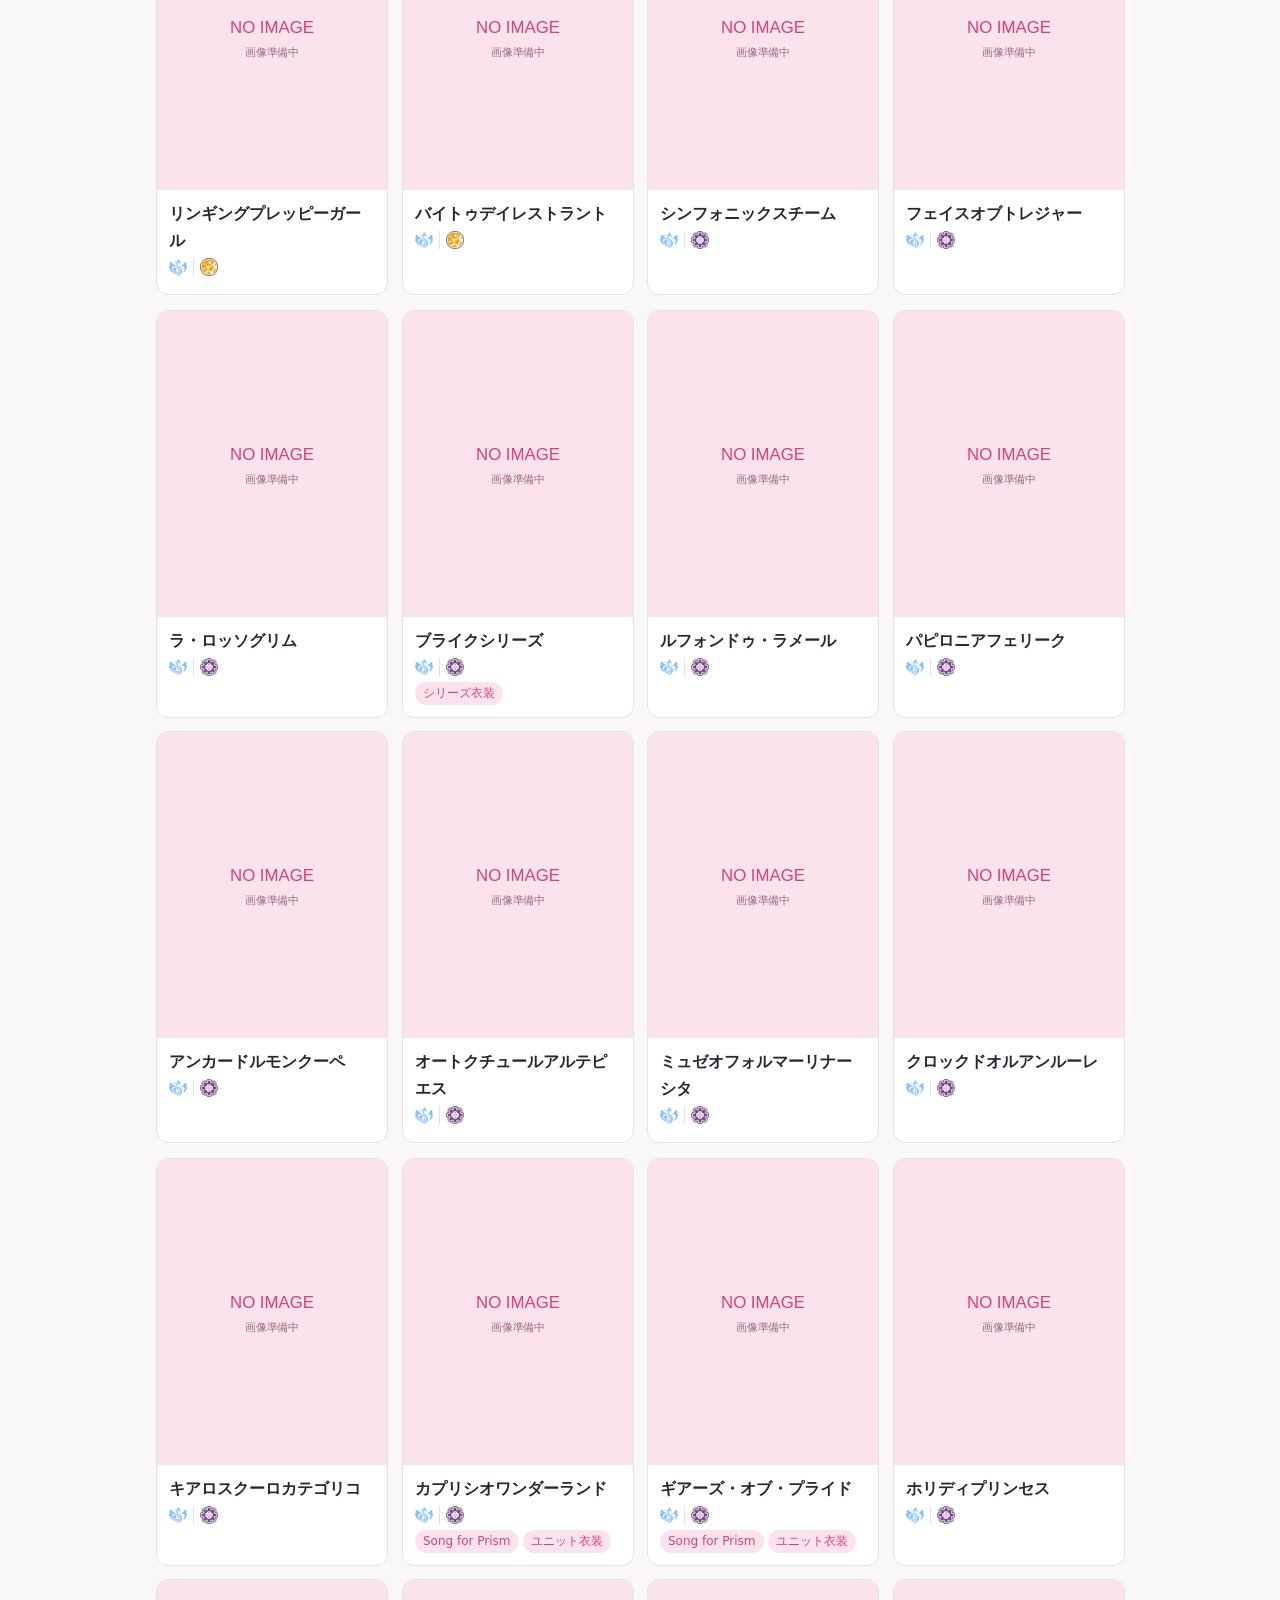
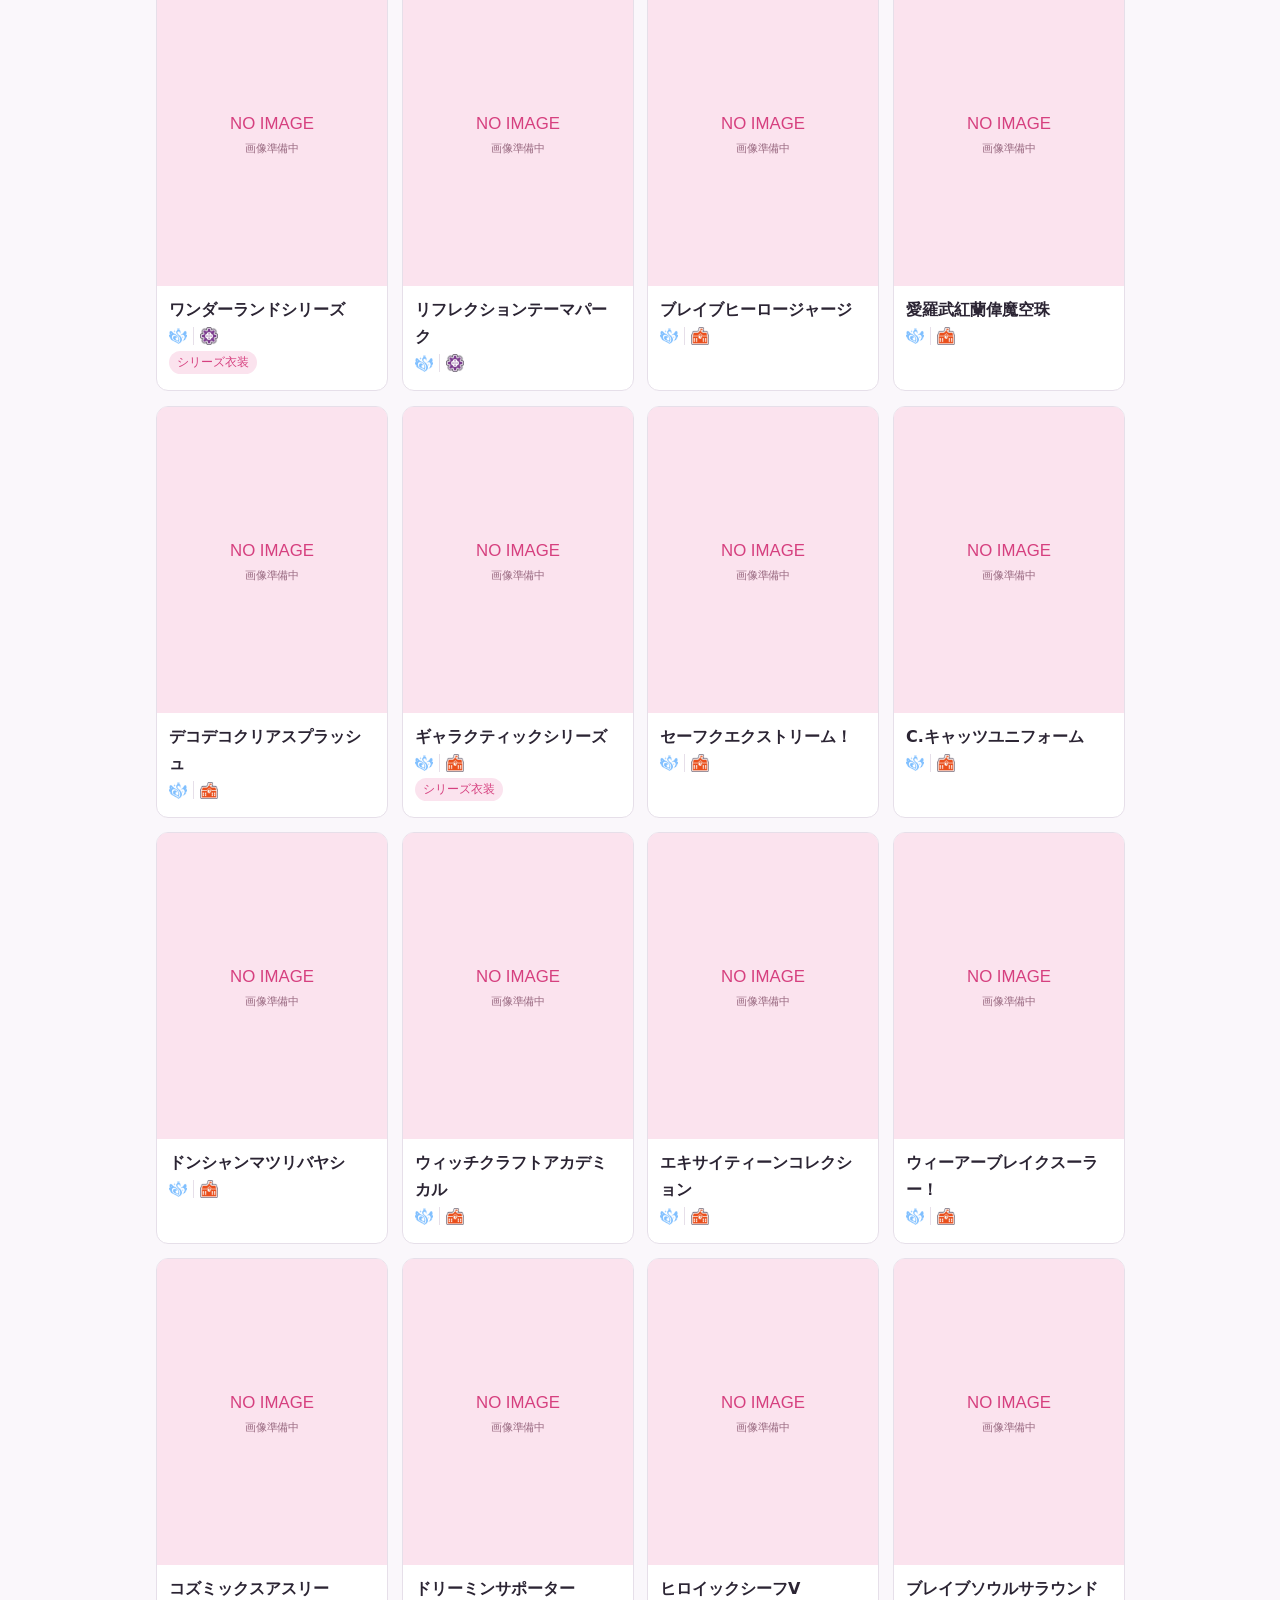
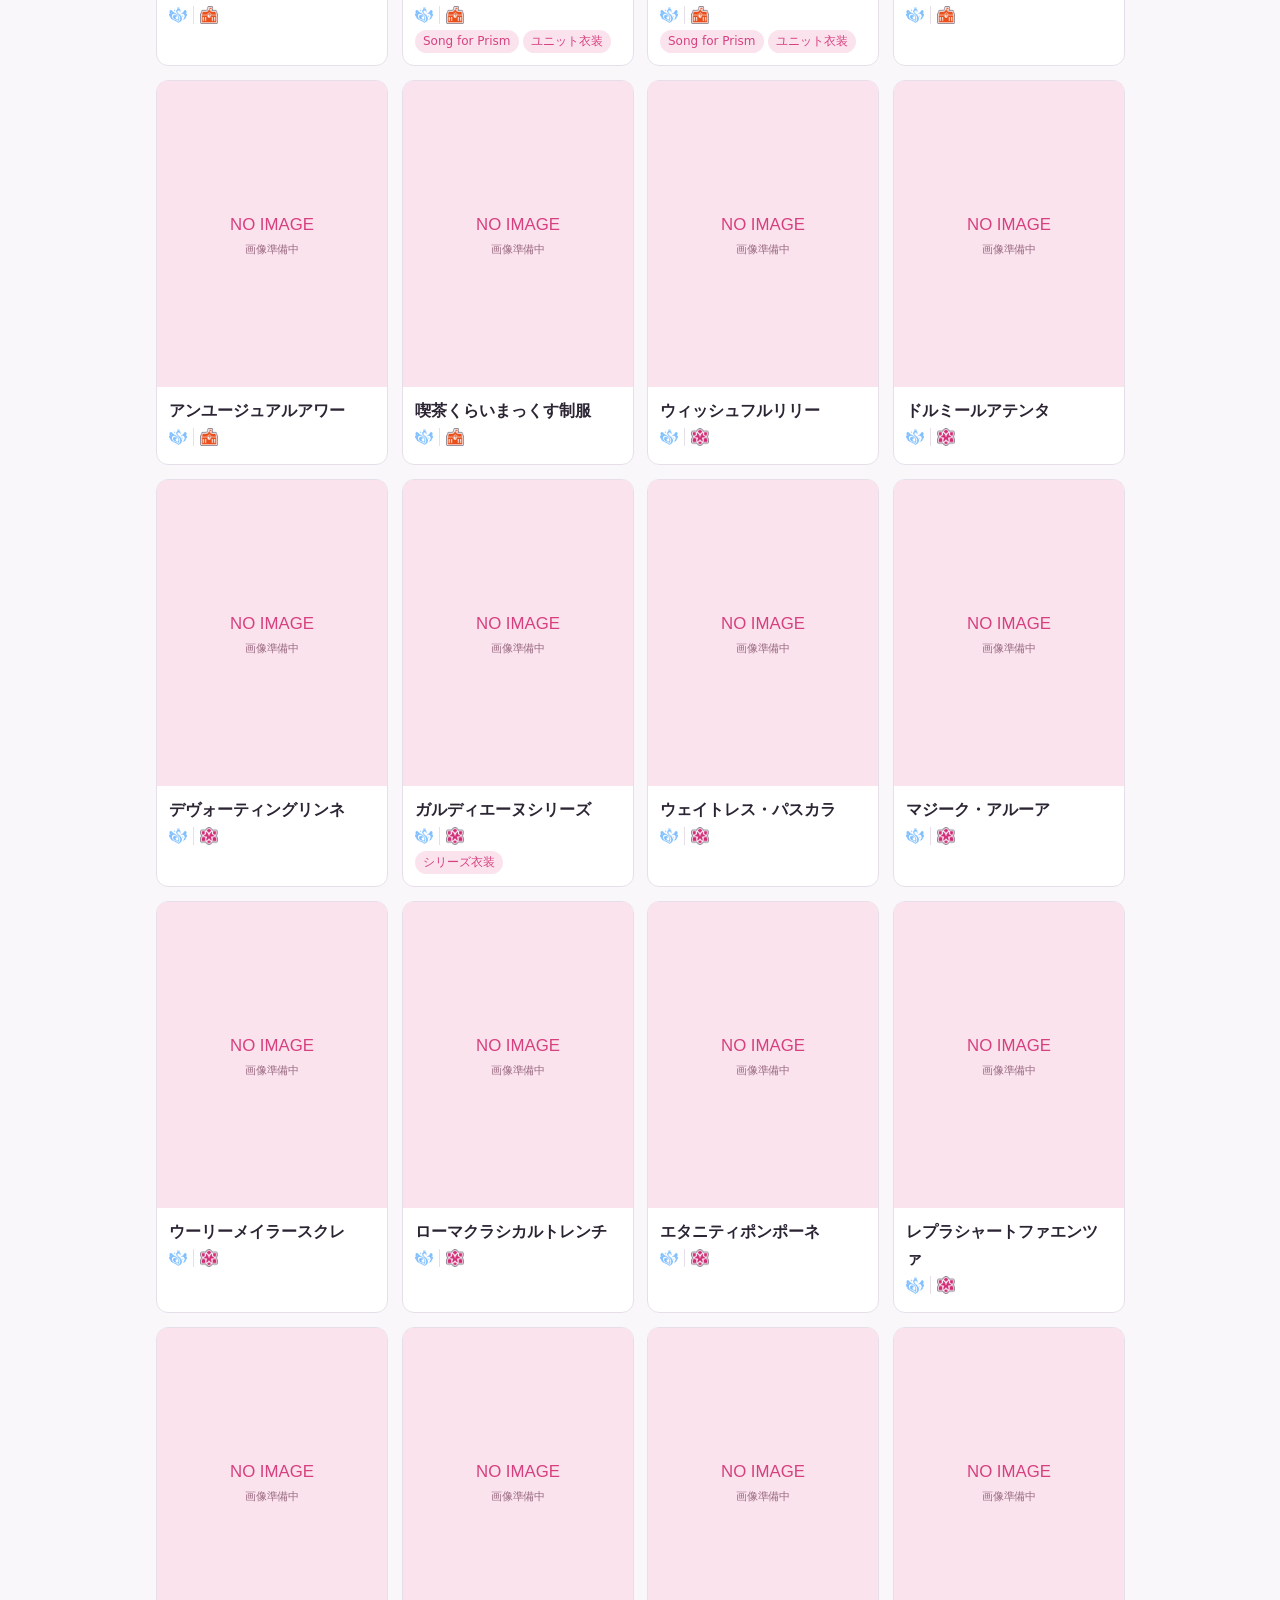
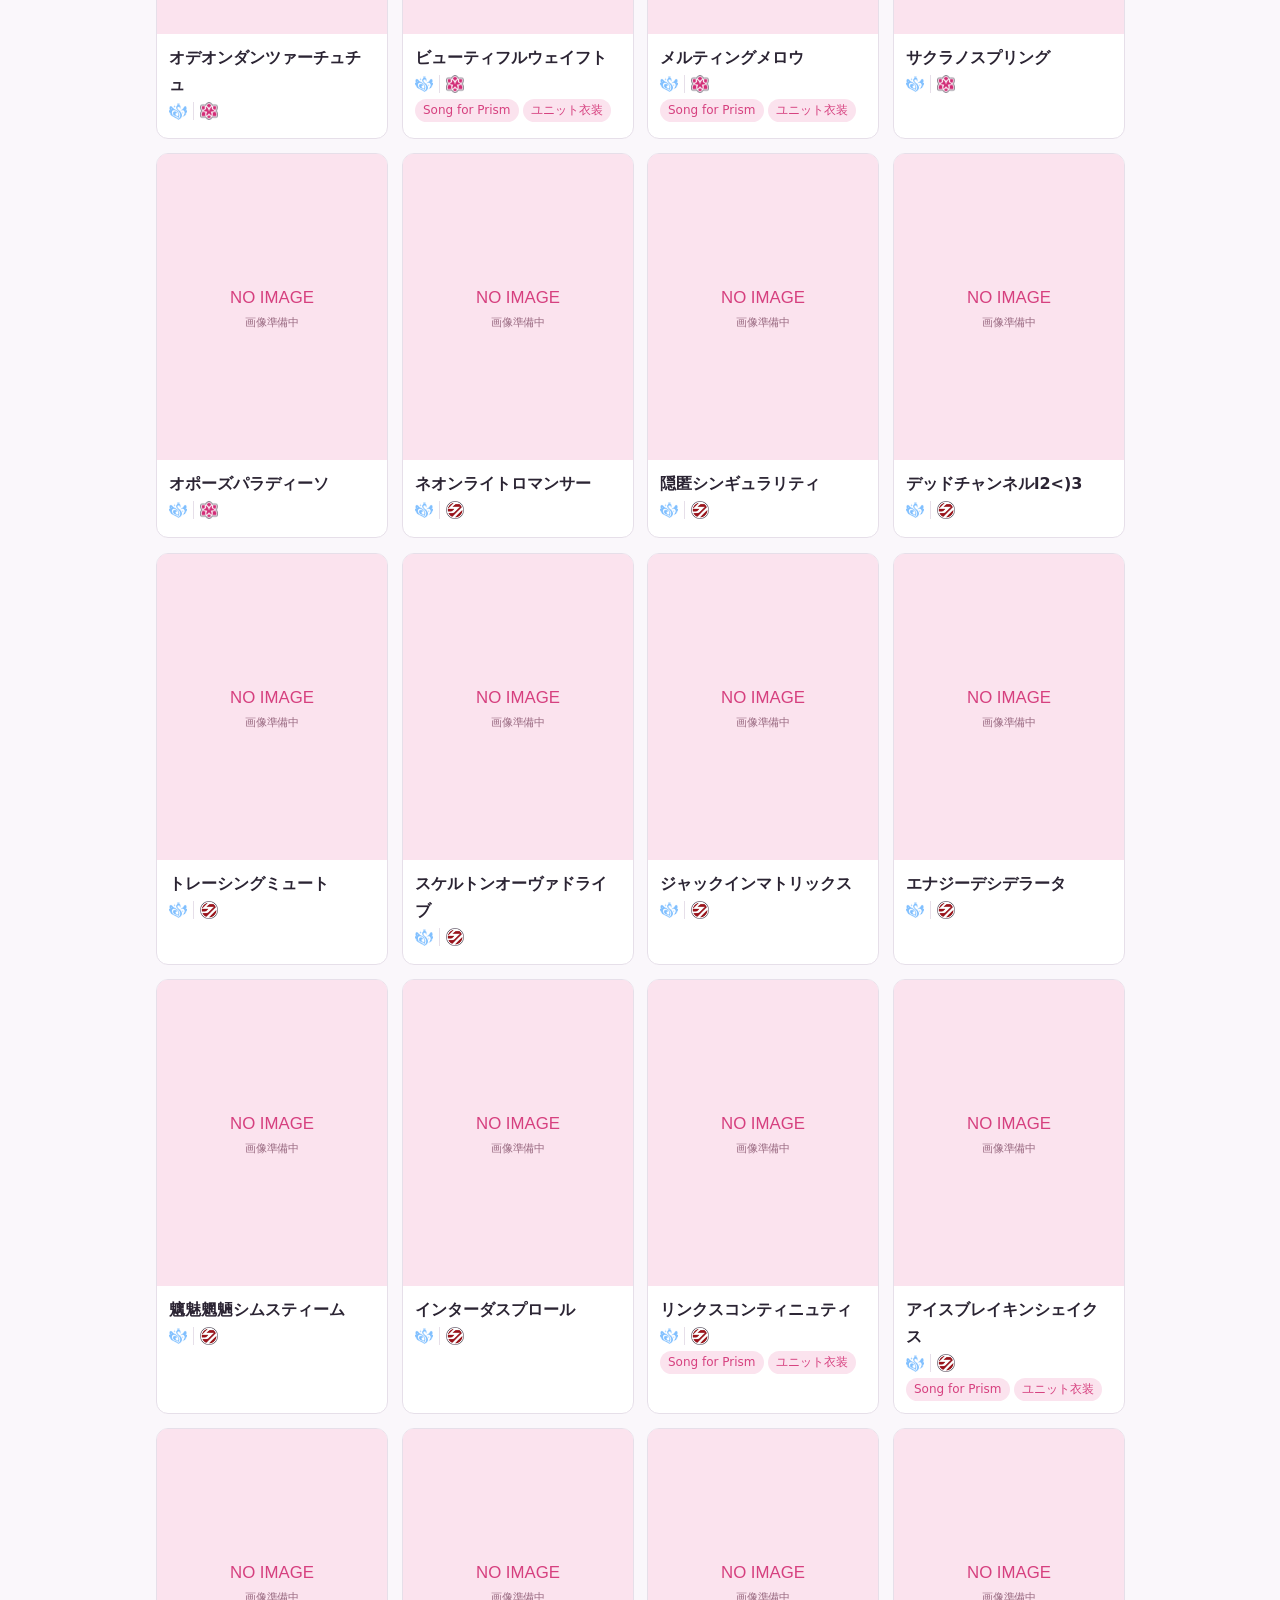
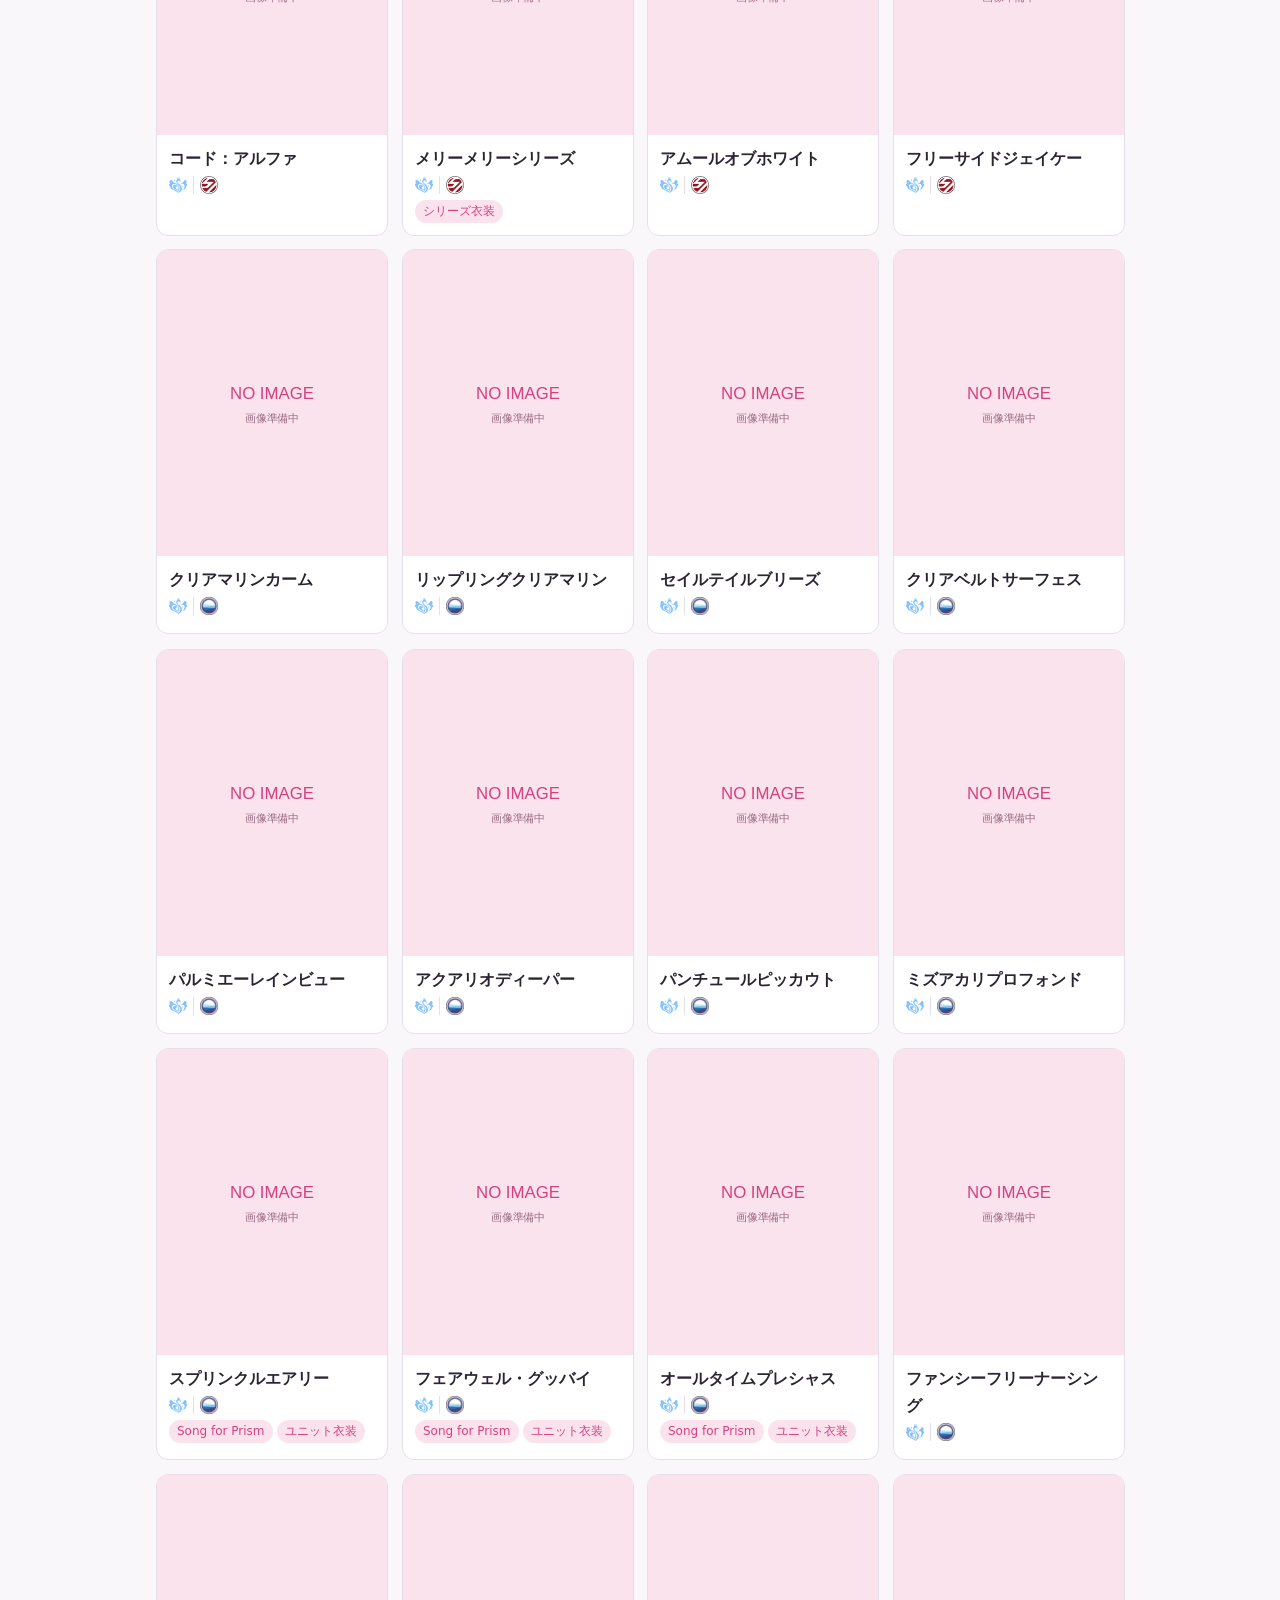
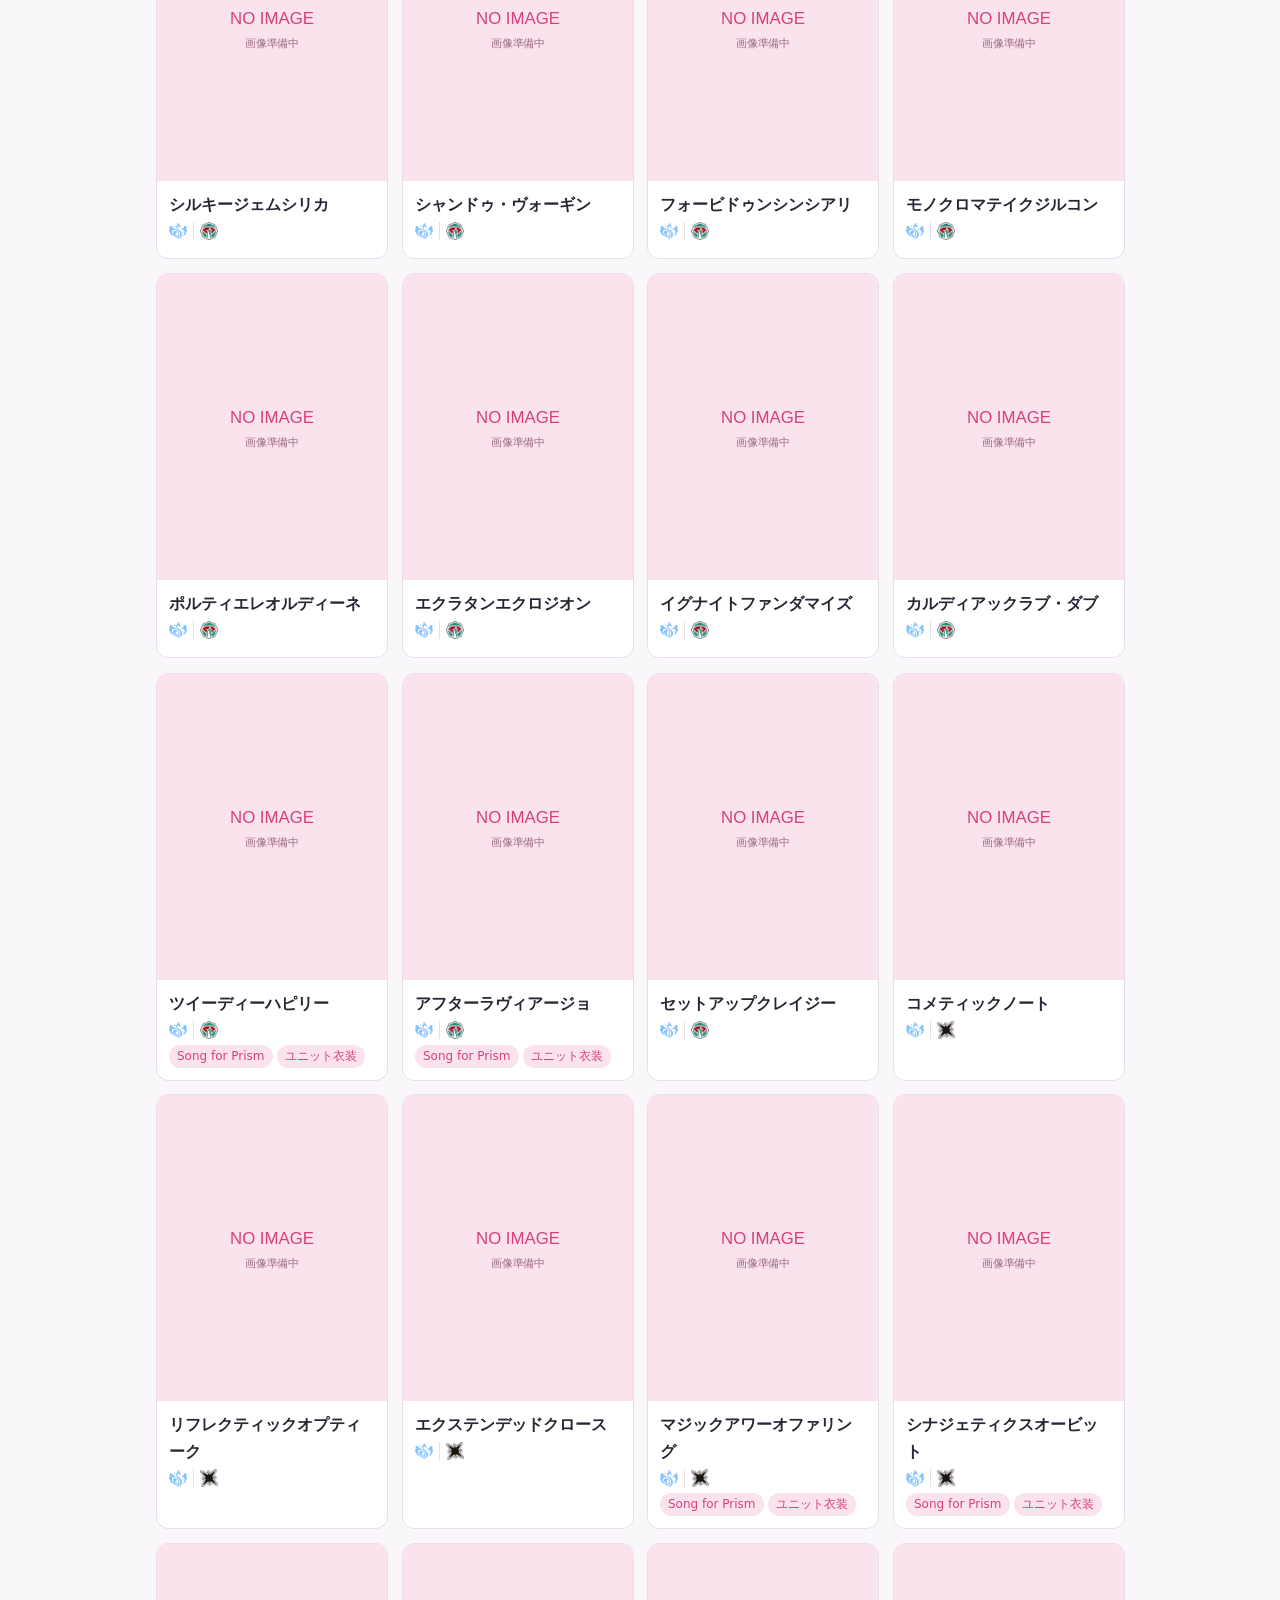
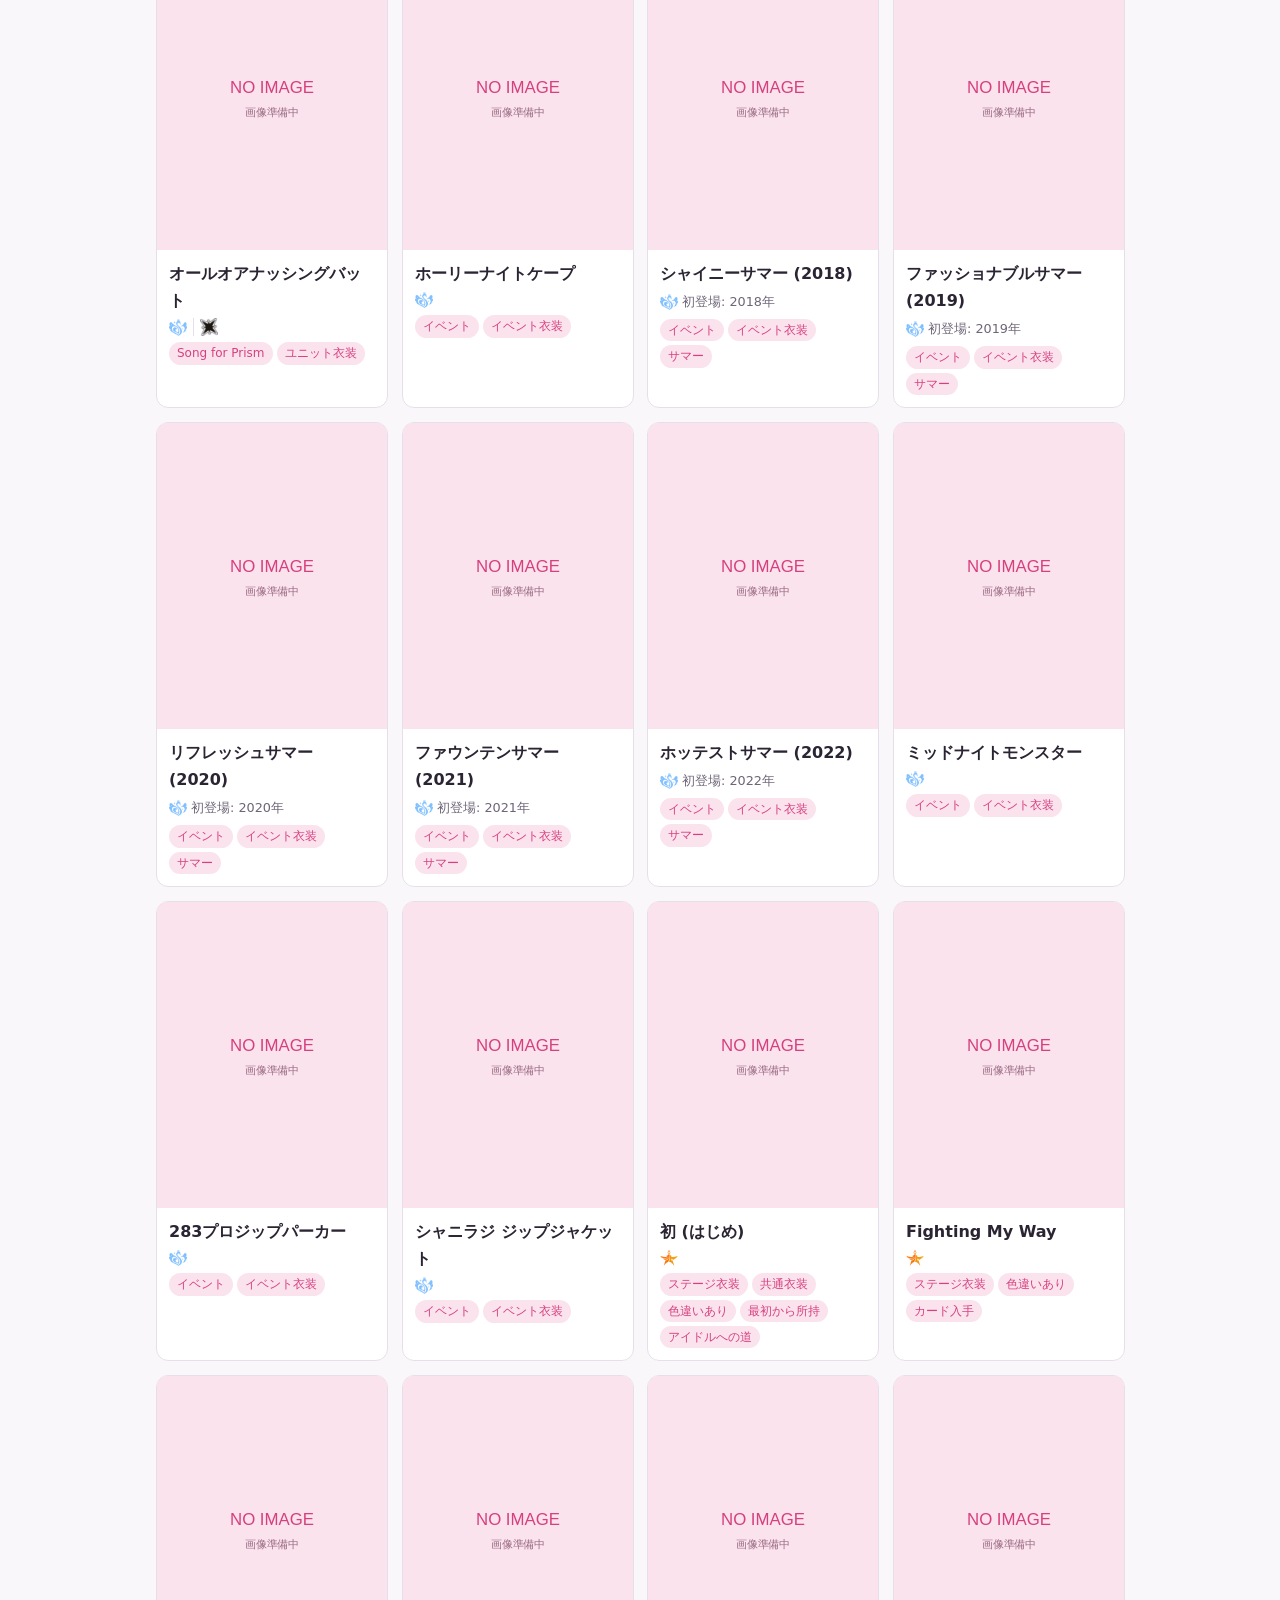
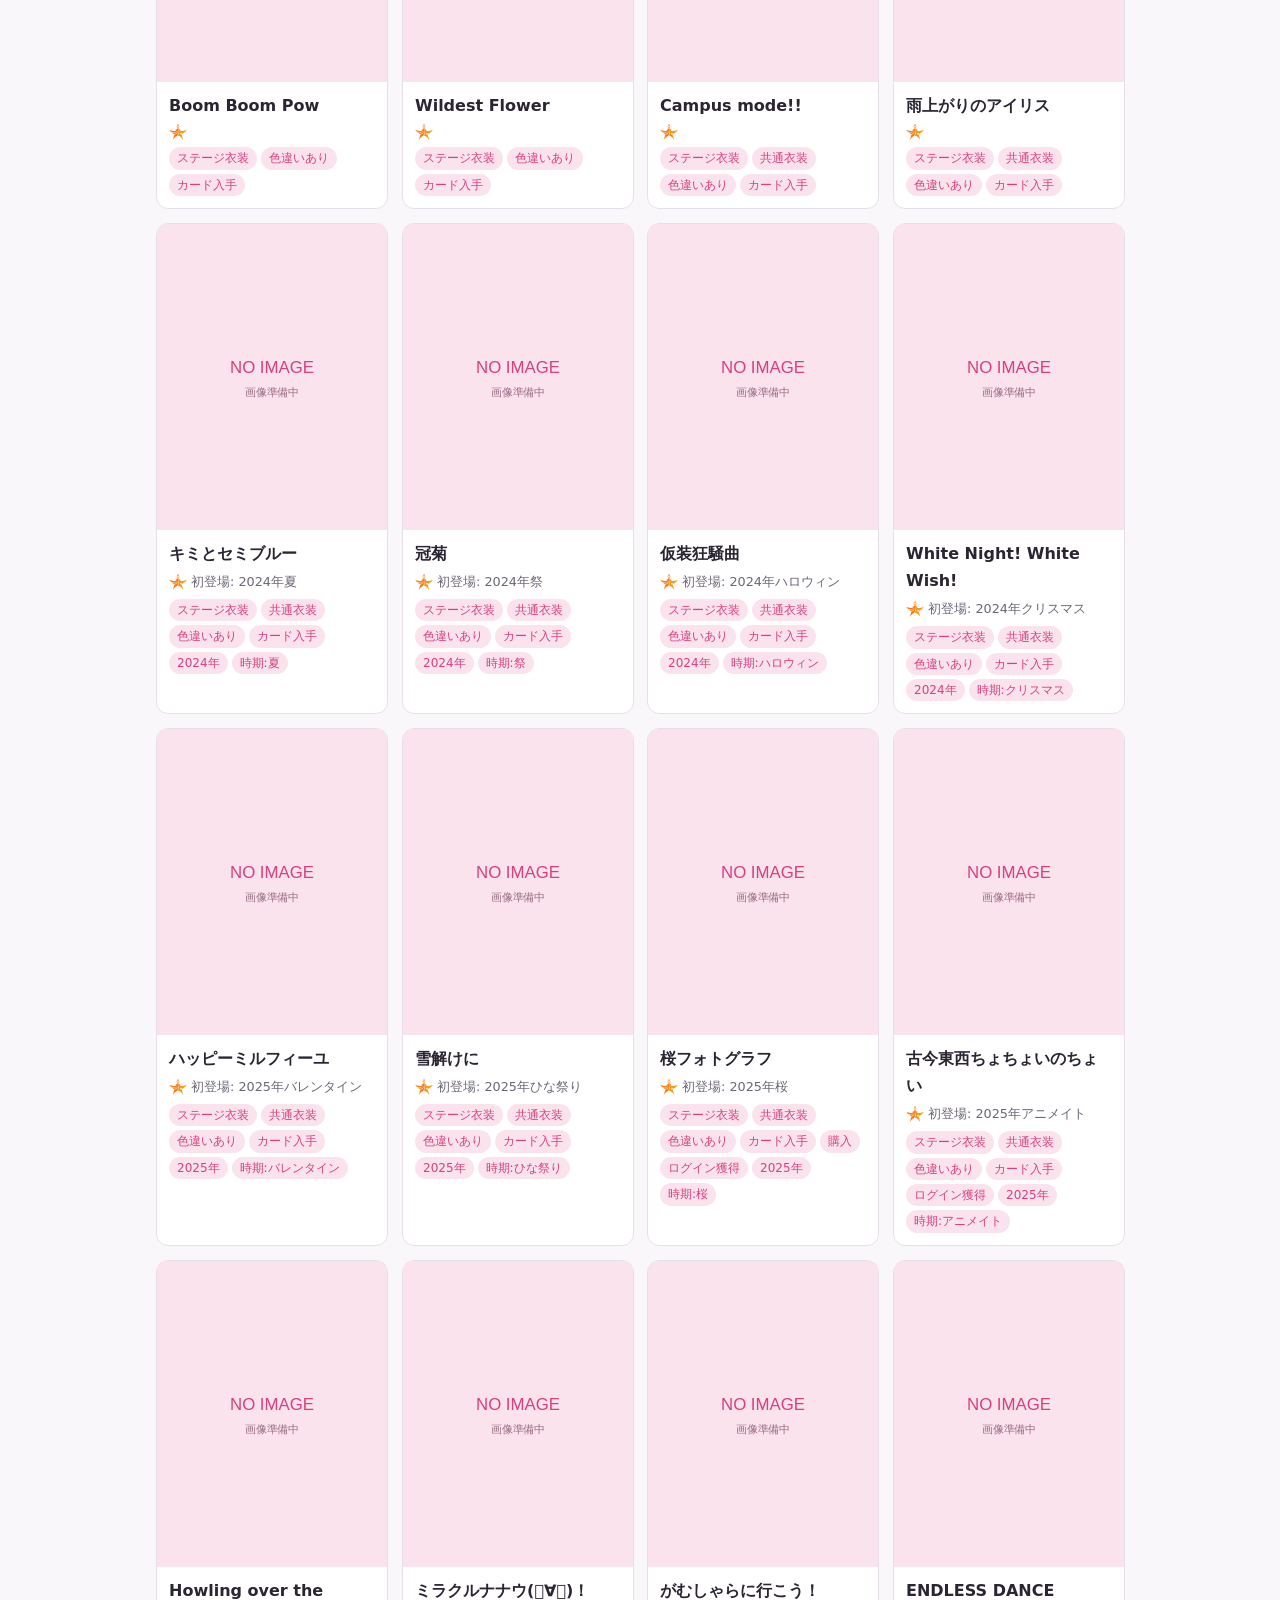
==== commit d3450d9a: "アイドル名、ユニット名、詳細設定の3段階で絞り込めるように検索ロジックの変更" ====
--- a/index.html
+++ b/index.html
@@ -17,10 +17,19 @@
 
     <section class="filter" aria-label="絞り込み">
       <div class="filter-head">
-        <h2>着用者で絞り込み</h2>
+        <h2>絞り込み</h2>
         <button id="clear" class="btn" type="button">条件をクリア</button>
       </div>
-      <div id="wearers"></div>
+
+      <details id="wearers-filter" class="advanced">
+        <summary>アイドルで絞り込み<span id="wearer-count" class="adv-count"></span></summary>
+        <div id="wearers"></div>
+      </details>
+
+      <details id="units-filter" class="advanced">
+        <summary>ユニットで絞り込み<span id="unit-count" class="adv-count"></span></summary>
+        <div id="units"></div>
+      </details>
 
       <details id="advanced" class="advanced">
         <summary>詳細検索<span id="adv-count" class="adv-count"></span></summary>
--- a/css/style.css
+++ b/css/style.css
@@ -59,7 +59,26 @@
   border: 1px solid var(--border); background: var(--bg); color: var(--fg);
   border-radius: 999px; padding: 4px 12px; font: inherit; font-size: .85rem; cursor: pointer;
 }
+.chip.unit-filter { display: inline-flex; align-items: center; }
+.chip.unit-filter .tag-icon { display: block; }
+.chip.unit-filter { column-gap: 4px; }
+.chip.unit-filter .n { margin-left: 0; }
 .chip[aria-pressed="true"] { background: var(--accent); border-color: var(--accent); color: #fff; }
+.chip.tag-filter {
+  background: var(--tag-color, var(--bg));
+  border-color: var(--tag-color, var(--border));
+  color: var(--tag-text-color, var(--fg));
+}
+.chip.tag-filter[aria-pressed="true"] {
+  background: var(--tag-color, var(--accent));
+  border-color: var(--tag-color, var(--accent));
+  color: var(--tag-text-color, #fff);
+}
+.chip.unit-filter[aria-pressed="true"] {
+  background: var(--tag-color, var(--accent));
+  border-color: var(--tag-color, var(--accent));
+  color: var(--tag-text-color, #fff);
+}
 .chip .n { opacity: .7; margin-left: 4px; font-size: .75rem; }
 .btn {
   border: 1px solid var(--border); background: var(--card); color: var(--fg);
@@ -127,11 +146,19 @@
   width: var(--size); height: var(--size); aspect-ratio: 1;
   border-radius: 0; object-fit: contain; background: transparent;
 }
+.brand-unit-divider { height: 18px; border-left: 1px solid var(--border); margin: 0 2px; }
+.card .meta .tag-icon {
+  width: 18px; height: 18px; aspect-ratio: auto;
+  display: inline-block; object-fit: contain; background: transparent;
+}
 .tags { display: flex; flex-wrap: wrap; gap: 4px; }
 .tag {
-  font-size: .75rem; background: var(--accent-soft); color: var(--accent);
+  display: inline-flex; align-items: center; gap: 4px;
+  font-size: .75rem; background: var(--tag-color, var(--accent-soft)); color: var(--tag-text-color, var(--accent));
   border-radius: 999px; padding: 1px 8px; text-decoration: none;
 }
+.tag-icon { width: 16px; height: 16px; object-fit: contain; flex: none; }
+.card .tag-icon { width: 16px; height: 16px; aspect-ratio: auto; object-fit: contain; display: inline-block; background: transparent; }
 .empty { padding: 32px; text-align: center; color: var(--muted); }
 
 /* 衣装紹介ページ */
